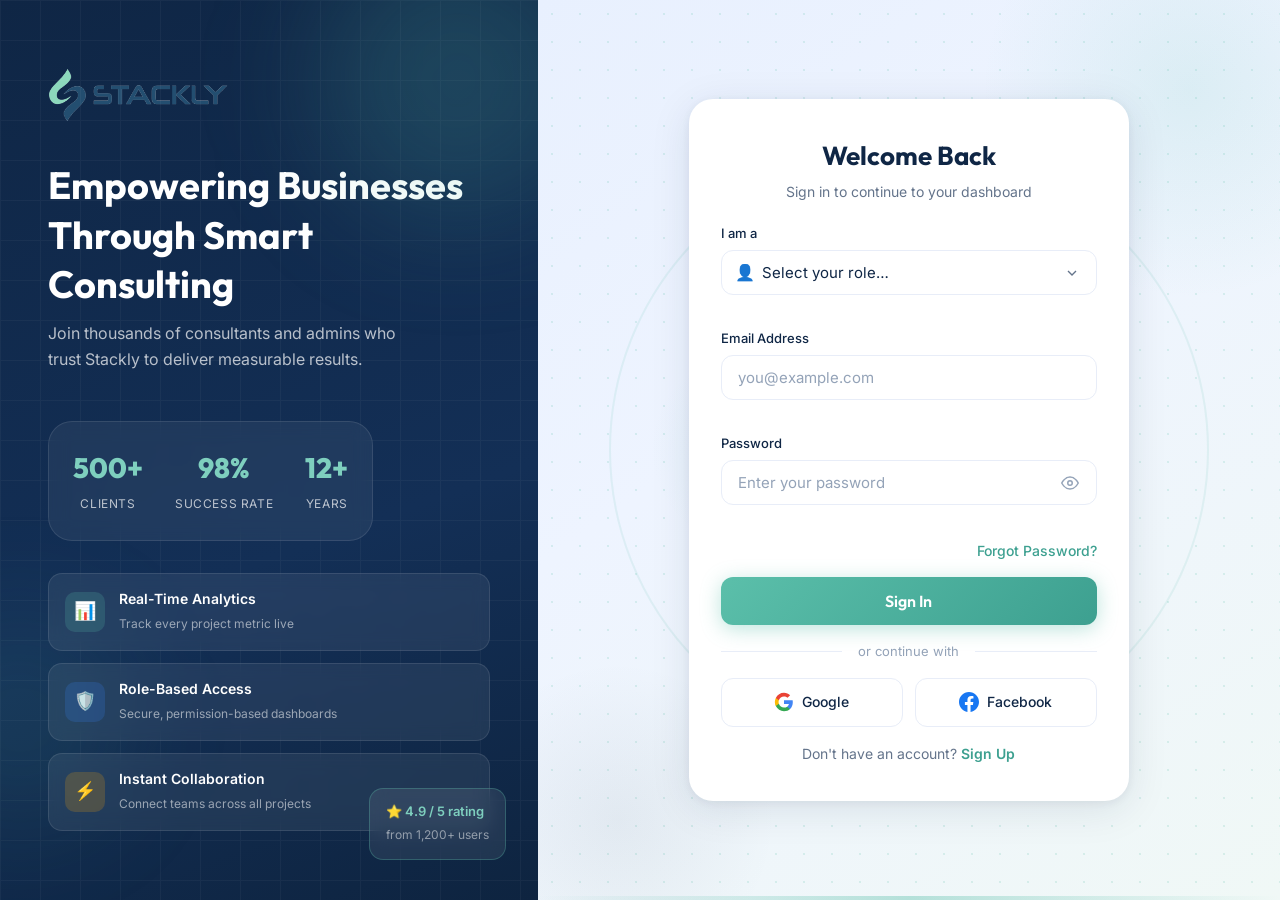
==== index.html @ 60224962 "feat: implement core authentication UI and styling for login, signup, and dashboard pages" ====
<!DOCTYPE html>
<html lang="en">

<head>
  <meta charset="UTF-8">
  <meta name="viewport" content="width=device-width, initial-scale=1.0">
  <meta name="description" content="Sign in to Stackly Business Consulting — your intelligent consulting platform.">
  <title>Stackly — Sign In</title>
  <link rel="stylesheet" href="style.css">
  <style>
    /* ── Reduced form spacing ─────────────────────── */
    .form-group {
      margin-bottom: 0.75rem;
    }

    .form-header {
      margin-bottom: 1.25rem;
    }

    .form-forgot {
      margin-bottom: 0.875rem;
    }

    .divider {
      margin: 1rem 0;
    }

    .auth-switch {
      margin-top: 1rem;
    }

    /* ── Brand Panel Visual Enhancements ─────────── */
    .brand-panel {
      background: linear-gradient(160deg, #0F2645 0%, #132f56 60%, #0e2440 100%);
      overflow: hidden;
    }

    /* ── Form Panel Rich Background ──────────────── */
    .form-panel {
      position: relative;
      overflow: hidden;
      background: linear-gradient(145deg, #E8F0FE 0%, #EEF4FF 40%, #F0F8F6 100%) !important;
    }

    /* Dot grid overlay */
    .form-panel::before {
      content: '';
      position: absolute;
      inset: 0;
      background-image: radial-gradient(circle, rgba(91, 191, 170, 0.18) 1.5px, transparent 1.5px);
      background-size: 28px 28px;
      pointer-events: none;
      z-index: 0;
    }

    /* Large glowing teal orb — top right */
    .form-panel::after {
      content: '';
      position: absolute;
      width: 420px;
      height: 420px;
      background: radial-gradient(circle, rgba(91, 191, 170, 0.13) 0%, transparent 70%);
      top: -120px;
      right: -120px;
      border-radius: 50%;
      pointer-events: none;
      z-index: 0;
    }

    /* Extra decorative orbs via injected divs */
    .fp-orb-bl {
      position: absolute;
      width: 320px;
      height: 320px;
      background: radial-gradient(circle, rgba(15, 38, 69, 0.06) 0%, transparent 70%);
      bottom: -80px;
      left: -80px;
      border-radius: 50%;
      pointer-events: none;
      z-index: 0;
    }

    .fp-orb-center {
      position: absolute;
      width: 200px;
      height: 200px;
      background: radial-gradient(circle, rgba(91, 191, 170, 0.07) 0%, transparent 70%);
      top: 50%;
      left: 15%;
      transform: translateY(-50%);
      border-radius: 50%;
      pointer-events: none;
      z-index: 0;
    }

    /* Arc / wave shape behind the card */
    .fp-arc {
      position: absolute;
      width: 600px;
      height: 600px;
      border: 2px solid rgba(91, 191, 170, 0.12);
      border-radius: 50%;
      top: 50%;
      left: 50%;
      transform: translate(-50%, -50%);
      pointer-events: none;
      z-index: 0;
    }

    .fp-arc-2 {
      position: absolute;
      width: 420px;
      height: 420px;
      border: 1.5px solid rgba(91, 191, 170, 0.08);
      border-radius: 50%;
      top: 50%;
      left: 50%;
      transform: translate(-50%, -50%);
      pointer-events: none;
      z-index: 0;
    }

    /* Floating accent chip top-left */
    .fp-chip {
      position: absolute;
      top: 1.5rem;
      left: 1.5rem;
      display: none;
      background: rgba(91, 191, 170, 0.12);
      border: 1px solid rgba(91, 191, 170, 0.25);
      border-radius: 99px;
      padding: 0.4rem 1rem;
      font-size: 0.75rem;
      font-weight: 600;
      color: #3DA090;
      pointer-events: none;
      z-index: 1;
      animation: fadeIn 0.8s ease both;
    }

    /* Bottom decorative bar */
    .fp-bar {
      position: absolute;
      bottom: 0;
      left: 0;
      right: 0;
      height: 4px;
      background: linear-gradient(90deg, transparent, rgba(91, 191, 170, 0.4), transparent);
      pointer-events: none;
      z-index: 1;
    }

    /* Ensure card sits above decorations */
    .form-card {
      position: relative;
      z-index: 2;
    }

    @media (min-width: 768px) {
      .fp-chip {
        display: flex;
        align-items: center;
        gap: 0.4rem;
      }
    }

    /* Floating feature cards */
    .brand-features {
      display: flex;
      flex-direction: column;
      gap: 0.75rem;
      margin-top: 2rem;
      width: 100%;
    }

    .feat-card {
      display: flex;
      align-items: center;
      gap: 0.875rem;
      background: rgba(255, 255, 255, 0.07);
      border: 1px solid rgba(255, 255, 255, 0.1);
      border-radius: 0.875rem;
      padding: 0.875rem 1rem;
      backdrop-filter: blur(8px);
      animation: slideInLeft 0.5s ease both;
    }

    .feat-card:nth-child(1) {
      animation-delay: 0.1s;
    }

    .feat-card:nth-child(2) {
      animation-delay: 0.2s;
    }

    .feat-card:nth-child(3) {
      animation-delay: 0.3s;
    }

    .feat-icon {
      width: 40px;
      height: 40px;
      border-radius: 0.625rem;
      flex-shrink: 0;
      display: flex;
      align-items: center;
      justify-content: center;
      font-size: 1.125rem;
    }

    .feat-icon.teal {
      background: rgba(91, 191, 170, 0.2);
    }

    .feat-icon.blue {
      background: rgba(59, 130, 246, 0.2);
    }

    .feat-icon.amber {
      background: rgba(245, 158, 11, 0.2);
    }

    .feat-text p {
      font-size: 0.875rem;
      font-weight: 600;
      color: #fff;
    }

    .feat-text span {
      font-size: 0.75rem;
      color: rgba(255, 255, 255, 0.55);
    }

    /* Decorative grid pattern */
    .brand-grid {
      position: absolute;
      inset: 0;
      opacity: 0.035;
      background-image: linear-gradient(rgba(255, 255, 255, 1) 1px, transparent 1px),
        linear-gradient(90deg, rgba(255, 255, 255, 1) 1px, transparent 1px);
      background-size: 40px 40px;
      pointer-events: none;
    }

    /* Glowing orb */
    .brand-orb {
      position: absolute;
      border-radius: 50%;
      pointer-events: none;
      filter: blur(60px);
    }

    .orb-1 {
      width: 280px;
      height: 280px;
      background: rgba(91, 191, 170, 0.18);
      top: -60px;
      right: -60px;
    }

    .orb-2 {
      width: 200px;
      height: 200px;
      background: rgba(91, 191, 170, 0.1);
      bottom: 80px;
      left: -80px;
    }

    /* Floating badge (desktop only) */
    .brand-badge {
      display: none;
      position: absolute;
      bottom: 2.5rem;
      right: 2rem;
      background: rgba(255, 255, 255, 0.08);
      border: 1px solid rgba(91, 191, 170, 0.3);
      border-radius: 0.875rem;
      padding: 0.75rem 1rem;
      backdrop-filter: blur(10px);
      animation: float 4s ease-in-out infinite;
    }

    .brand-badge p {
      font-size: 0.8125rem;
      font-weight: 600;
      color: var(--accent-light);
    }

    .brand-badge span {
      font-size: 0.75rem;
      color: rgba(255, 255, 255, 0.5);
    }

    /* Hide features on mobile, show on desktop in brand-panel */
    @media (max-width: 767px) {
      .brand-features {
        display: none;
      }

      .brand-panel {
        padding-bottom: 1.5rem;
      }
    }

    @media (min-width: 768px) {
      .brand-badge {
        display: block;
      }

      .brand-panel::before,
      .brand-panel::after {
        display: none;
      }
    }

    @keyframes slideInLeft {
      from {
        opacity: 0;
        transform: translateX(-20px);
      }

      to {
        opacity: 1;
        transform: translateX(0);
      }
    }

    /* ── Form card glass effect ───────────────────── */
    /* form-panel background handled above with ::before / ::after */
    .form-card {
      background: #fff;
      border-radius: 1.25rem;
      box-shadow: 0 8px 40px rgba(15, 38, 69, 0.1), 0 2px 8px rgba(15, 38, 69, 0.06);
      padding: 2rem 1.75rem;
    }

    @media (min-width: 768px) {
      .form-card {
        border-radius: 1.5rem;
        padding: 2.25rem 2rem;
      }

      .form-panel {
        padding: 0;
      }
    }

    /* ── Role select icon prefix ─────────────────── */
    .select-wrap {
      position: relative;
    }

    .select-wrap .select-icon {
      position: absolute;
      left: 0.875rem;
      top: 50%;
      transform: translateY(-50%);
      font-size: 1rem;
      pointer-events: none;
      z-index: 1;
    }

    .select-wrap select {
      padding-left: 2.5rem;
    }
  </style>
</head>

<body class="auth-page">

  <!-- ── Brand Panel ─────────────────────────────── -->
  <div class="brand-panel">
    <div class="brand-grid"></div>
    <div class="brand-orb orb-1"></div>
    <div class="brand-orb orb-2"></div>

    <img src="assets/logo.png" alt="Stackly" class="brand-logo">
    <h1 class="brand-tagline">Empowering Businesses<br>Through Smart Consulting</h1>
    <p class="brand-sub">Join thousands of consultants and admins who trust Stackly to deliver measurable results.</p>

    <!-- Stats (desktop) -->
    <div class="brand-stats">
      <div class="stat"><span class="stat-num">500+</span><span class="stat-label">Clients</span></div>
      <div class="stat"><span class="stat-num">98%</span><span class="stat-label">Success Rate</span></div>
      <div class="stat"><span class="stat-num">12+</span><span class="stat-label">Years</span></div>
    </div>

    <!-- Feature Cards (desktop) -->
    <div class="brand-features">
      <div class="feat-card">
        <div class="feat-icon teal">📊</div>
        <div class="feat-text">
          <p>Real-Time Analytics</p>
          <span>Track every project metric live</span>
        </div>
      </div>
      <div class="feat-card">
        <div class="feat-icon blue">🛡️</div>
        <div class="feat-text">
          <p>Role-Based Access</p>
          <span>Secure, permission-based dashboards</span>
        </div>
      </div>
      <div class="feat-card">
        <div class="feat-icon amber">⚡</div>
        <div class="feat-text">
          <p>Instant Collaboration</p>
          <span>Connect teams across all projects</span>
        </div>
      </div>
    </div>

    <!-- Floating badge -->
    <div class="brand-badge">
      <p>⭐ 4.9 / 5 rating</p>
      <span>from 1,200+ users</span>
    </div>
  </div>

  <!-- ── Form Panel ────────────────────────────────── -->
  <div class="form-panel">
    <!-- Decorative background elements -->
    <div class="fp-orb-bl"></div>
    <div class="fp-orb-center"></div>
    <div class="fp-arc"></div>
    <div class="fp-arc-2"></div>

    <div class="fp-bar"></div>
    <div class="form-card">
      <div class="form-header">
        <img src="assets/logo.png" alt="Stackly" class="form-logo">
        <h2>Welcome Back</h2>
        <p>Sign in to continue to your dashboard</p>
      </div>

      <!-- Alert Banner -->
      <div class="alert" id="alertBanner"></div>

      <!-- Login Form -->
      <form id="loginForm" novalidate>

        <!-- Role Select -->
        <div class="form-group" id="grpRole">
          <label for="role">I am a</label>
          <div class="select-wrap">
            <span class="select-icon">👤</span>
            <select id="role" name="role">
              <option value="">Select your role…</option>
              <option value="consultant">💼 Consultant</option>
              <option value="admin">🛡️ Admin</option>
            </select>
          </div>
          <span class="error-msg" id="roleError"></span>
        </div>

        <!-- Email -->
        <div class="form-group" id="grpEmail">
          <label for="email">Email Address</label>
          <input type="email" id="email" name="email" placeholder="you@example.com" autocomplete="email">
          <span class="error-msg" id="emailError"></span>
        </div>

        <!-- Password -->
        <div class="form-group" id="grpPassword">
          <label for="password">Password</label>
          <div class="pw-wrap">
            <input type="password" id="password" name="password" placeholder="Enter your password"
              autocomplete="current-password">
            <button type="button" class="toggle-pw" id="togglePw" aria-label="Toggle password visibility">
              <svg id="eyeIcon" xmlns="http://www.w3.org/2000/svg" viewBox="0 0 24 24" fill="none" stroke="currentColor"
                stroke-width="2" stroke-linecap="round" stroke-linejoin="round">
                <path d="M1 12s4-8 11-8 11 8 11 8-4 8-11 8-11-8-11-8z" />
                <circle cx="12" cy="12" r="3" />
              </svg>
            </button>
          </div>
          <span class="error-msg" id="passwordError"></span>
        </div>

        <div class="form-forgot">
          <a href="404.html" class="link-accent">Forgot Password?</a>
        </div>

        <button type="submit" class="btn-primary" id="loginBtn">
          <span id="loginBtnText">Sign In</span>
          <div class="btn-loader hidden" id="loginLoader"></div>
        </button>
      </form>

      <div class="divider"><span>or continue with</span></div>

      <!-- SSO Buttons -->
      <div class="sso-group">
        <a href="404.html" class="sso-btn" id="googleBtn">
          <svg viewBox="0 0 24 24" xmlns="http://www.w3.org/2000/svg" width="20" height="20">
            <path
              d="M22.56 12.25c0-.78-.07-1.53-.2-2.25H12v4.26h5.92c-.26 1.37-1.04 2.53-2.21 3.31v2.77h3.57c2.08-1.92 3.28-4.74 3.28-8.09z"
              fill="#4285F4" />
            <path
              d="M12 23c2.97 0 5.46-.98 7.28-2.66l-3.57-2.77c-.98.66-2.23 1.06-3.71 1.06-2.86 0-5.29-1.93-6.16-4.53H2.18v2.84C3.99 20.53 7.7 23 12 23z"
              fill="#34A853" />
            <path
              d="M5.84 14.09c-.22-.66-.35-1.36-.35-2.09s.13-1.43.35-2.09V7.07H2.18C1.43 8.55 1 10.22 1 12s.43 3.45 1.18 4.93l3.66-2.84z"
              fill="#FBBC05" />
            <path
              d="M12 5.38c1.62 0 3.06.56 4.21 1.64l3.15-3.15C17.45 2.09 14.97 1 12 1 7.7 1 3.99 3.47 2.18 7.07l3.66 2.84c.87-2.6 3.3-4.53 6.16-4.53z"
              fill="#EA4335" />
          </svg>
          Google
        </a>
        <a href="404.html" class="sso-btn" id="facebookBtn">
          <svg viewBox="0 0 24 24" xmlns="http://www.w3.org/2000/svg" width="20" height="20">
            <path
              d="M24 12.073c0-6.627-5.373-12-12-12s-12 5.373-12 12c0 5.99 4.388 10.954 10.125 11.854v-8.385H7.078v-3.47h3.047V9.43c0-3.007 1.792-4.669 4.533-4.669 1.312 0 2.686.235 2.686.235v2.953H15.83c-1.491 0-1.956.925-1.956 1.874v2.25h3.328l-.532 3.47h-2.796v8.385C19.612 23.027 24 18.062 24 12.073z"
              fill="#1877F2" />
          </svg>
          Facebook
        </a>
      </div>

      <p class="auth-switch">Don't have an account? <a href="signup.html" class="link-accent">Sign Up</a></p>

    </div>
  </div>

  <script src="auth.js"></script>
  <script>
    redirectIfLoggedIn();

    const form = document.getElementById('loginForm');
    const roleEl = document.getElementById('role');
    const emailEl = document.getElementById('email');
    const passwordEl = document.getElementById('password');
    const loginBtn = document.getElementById('loginBtn');
    const loginText = document.getElementById('loginBtnText');
    const loginLoader = document.getElementById('loginLoader');
    const alertBanner = document.getElementById('alertBanner');

    // ── Password toggle ───────────────────────────────
    document.getElementById('togglePw').addEventListener('click', () => {
      const isText = passwordEl.type === 'text';
      passwordEl.type = isText ? 'password' : 'text';
      document.getElementById('eyeIcon').innerHTML = isText
        ? '<path d="M1 12s4-8 11-8 11 8 11 8-4 8-11 8-11-8-11-8z"/><circle cx="12" cy="12" r="3"/>'
        : '<path d="M17.94 17.94A10.07 10.07 0 0 1 12 20c-7 0-11-8-11-8a18.45 18.45 0 0 1 5.06-5.94"/><path d="M9.9 4.24A9.12 9.12 0 0 1 12 4c7 0 11 8 11 8a18.5 18.5 0 0 1-2.16 3.19"/><line x1="1" y1="1" x2="23" y2="23"/>';
    });

    // ── Alert helpers ─────────────────────────────────
    function showAlert(msg, type = 'error') { alertBanner.textContent = msg; alertBanner.className = `alert ${type} show`; }
    function hideAlert() { alertBanner.className = 'alert'; }

    // ── Field error helpers ───────────────────────────
    function setError(grpId, msgId, msg) { document.getElementById(grpId).classList.add('has-error'); document.getElementById(msgId).textContent = msg; }
    function clearError(grpId, msgId) { document.getElementById(grpId).classList.remove('has-error'); document.getElementById(msgId).textContent = ''; }

    // ── Blur validations ──────────────────────────────
    roleEl.addEventListener('change', () => roleEl.value ? clearError('grpRole', 'roleError') : null);
    emailEl.addEventListener('blur', () => {
      if (!emailEl.value) setError('grpEmail', 'emailError', 'Email is required.');
      else if (!/^[^\s@]+@[^\s@]+\.[^\s@]+$/.test(emailEl.value)) setError('grpEmail', 'emailError', 'Enter a valid email address.');
      else clearError('grpEmail', 'emailError');
    });
    passwordEl.addEventListener('blur', () => {
      if (!passwordEl.value) setError('grpPassword', 'passwordError', 'Password is required.');
      else clearError('grpPassword', 'passwordError');
    });

    // ── Form submit ───────────────────────────────────
    form.addEventListener('submit', e => {
      e.preventDefault();
      hideAlert();
      let valid = true;

      const role = roleEl.value;
      const email = emailEl.value.trim();
      const password = passwordEl.value;

      if (!role) { setError('grpRole', 'roleError', 'Please select your role.'); valid = false; }
      else clearError('grpRole', 'roleError');
      if (!email) { setError('grpEmail', 'emailError', 'Email is required.'); valid = false; }
      else if (!/^[^\s@]+@[^\s@]+\.[^\s@]+$/.test(email)) { setError('grpEmail', 'emailError', 'Enter a valid email.'); valid = false; }
      else clearError('grpEmail', 'emailError');
      if (!password) { setError('grpPassword', 'passwordError', 'Password is required.'); valid = false; }
      else clearError('grpPassword', 'passwordError');

      if (!valid) return;

      loginBtn.disabled = true;
      loginText.textContent = 'Signing in…';
      loginLoader.classList.remove('hidden');

      setTimeout(() => {
        const result = login(email, password, role);
        loginBtn.disabled = false;
        loginText.textContent = 'Sign In';
        loginLoader.classList.add('hidden');
        if (result.success) {
          showAlert('Login successful! Redirecting…', 'success');
          setTimeout(() => { window.location.href = getDashboardUrl(result.user.role); }, 800);
        } else {
          showAlert(result.message, 'error');
        }
      }, 900);
    });
  </script>

  <style>
    .demo-hint {
      margin-top: 1rem;
      padding: 0.625rem 0.875rem;
      background: rgba(91, 191, 170, 0.07);
      border: 1px dashed var(--accent);
      border-radius: var(--radius-md);
      font-size: 0.72rem;
      color: var(--text-secondary);
      text-align: center;
      line-height: 1.7;
    }
  </style>
</body>

</html>
---- style.css ----
/* =====================================================
   STACKLY — Global Auth Stylesheet
   Mobile-First | 60-30-10 Color Rule
   60% = #0F2645 Navy | 30% = #F5F8FF White | 10% = #5BBFAA Teal
   ===================================================== */
@import url('https://fonts.googleapis.com/css2?family=Inter:wght@300;400;500;600;700&family=Outfit:wght@400;600;700;800&display=swap');

/* ── Custom Properties ─────────────────────────────── */
:root {
  --primary: #0F2645;
  --primary-light: #1a3a6b;
  --primary-dark: #081629;
  --secondary: #F5F8FF;
  --secondary-dark: #E8EDF8;
  --white: #FFFFFF;
  --accent: #5BBFAA;
  --accent-light: #7ECFBE;
  --accent-dark: #3DA090;
  --accent-glass: rgba(91, 191, 170, 0.15);
  --text-primary: #0F2645;
  --text-secondary: #64748B;
  --text-muted: #94A3B8;
  --text-white: #FFFFFF;
  --text-white-70: rgba(255, 255, 255, 0.7);
  --error: #EF4444;
  --error-bg: #FEF2F2;
  --success: #10B981;
  --success-bg: #ECFDF5;
  --radius-sm: 0.375rem;
  --radius-md: 0.75rem;
  --radius-lg: 1rem;
  --radius-xl: 1.5rem;
  --radius-2xl: 2rem;
  --radius-full: 9999px;
  --shadow-sm: 0 1px 3px rgba(15, 38, 69, 0.08);
  --shadow-md: 0 4px 16px rgba(15, 38, 69, 0.12);
  --shadow-lg: 0 8px 32px rgba(15, 38, 69, 0.18);
  --shadow-xl: 0 20px 60px rgba(15, 38, 69, 0.25);
  --shadow-acc: 0 4px 20px rgba(91, 191, 170, 0.4);
  --t: all 0.25s cubic-bezier(0.4, 0, 0.2, 1);
  --t-fast: all 0.15s ease;
  --font-body: 'Inter', -apple-system, sans-serif;
  --font-display: 'Outfit', sans-serif;
}

/* ── Reset ─────────────────────────────────────────── */
*,
*::before,
*::after {
  box-sizing: border-box;
  margin: 0;
  padding: 0;
}

html {
  font-size: 16px;
  scroll-behavior: smooth;
}

body {
  font-family: var(--font-body);
  color: var(--text-primary);
  line-height: 1.6;
  -webkit-font-smoothing: antialiased;
}

a {
  text-decoration: none;
  color: inherit;
}

img {
  max-width: 100%;
  display: block;
}

button,
input,
select,
textarea {
  font-family: inherit;
}

/* ── Auth Layout (Mobile-first: stacked) ───────────── */
.auth-page {
  min-height: 100vh;
  display: flex;
  flex-direction: column;
  background: var(--primary);
}

/* Brand Panel */
.brand-panel {
  position: relative;
  background: var(--primary);
  padding: 2.5rem 2rem 2rem;
  overflow: hidden;
  display: flex;
  flex-direction: column;
  align-items: center;
  text-align: center;
}

.brand-panel::before {
  content: '';
  position: absolute;
  width: 300px;
  height: 300px;
  background: radial-gradient(circle, var(--accent-glass) 0%, transparent 70%);
  top: -80px;
  right: -80px;
  border-radius: 50%;
  pointer-events: none;
}

.brand-panel::after {
  content: '';
  position: absolute;
  width: 200px;
  height: 200px;
  background: radial-gradient(circle, rgba(91, 191, 170, 0.08) 0%, transparent 70%);
  bottom: -40px;
  left: -40px;
  border-radius: 50%;
  pointer-events: none;
}

.brand-logo {
  height: 44px;
  width: auto;
  margin-bottom: 1.5rem;

}

.brand-tagline {
  font-family: var(--font-display);
  font-size: 1.5rem;
  font-weight: 700;
  color: var(--white);
  line-height: 1.3;
  margin-bottom: 0.75rem;
}

.brand-sub {
  font-size: 0.875rem;
  color: var(--text-white-70);
  max-width: 360px;
}

.brand-stats {
  display: none;
}

/* Form Panel */
.form-panel {
  flex: 1;
  background: var(--secondary);
  border-radius: 2rem 2rem 0 0;
  padding: 2rem 1.5rem 3rem;
  display: flex;
  flex-direction: column;
  align-items: center;
}

.form-card {
  width: 100%;
  max-width: 440px;
  animation: slideUp 0.5s cubic-bezier(0.4, 0, 0.2, 1) both;
}

.form-header {
  text-align: center;
  margin-bottom: 1.75rem;
}

.form-logo {
  height: 36px;
  width: auto;
  margin: 0 auto 1rem;
}

.form-header h2 {
  font-family: var(--font-display);
  font-size: 1.625rem;
  font-weight: 700;
  color: var(--primary);
  margin-bottom: 0.25rem;
}

.form-header p {
  font-size: 0.875rem;
  color: var(--text-secondary);
}

/* ── Form Groups ───────────────────────────────────── */
.form-group {
  margin-bottom: 1.125rem;
  position: relative;
}

.form-group label {
  display: block;
  font-size: 0.8125rem;
  font-weight: 500;
  color: var(--text-primary);
  margin-bottom: 0.4rem;
}

.form-group input,
.form-group select {
  width: 100%;
  padding: 0.75rem 1rem;
  border: 1.5px solid var(--secondary-dark);
  border-radius: var(--radius-md);
  background: var(--white);
  color: var(--text-primary);
  font-size: 0.9375rem;
  transition: var(--t);
  outline: none;
}

.form-group input::placeholder {
  color: var(--text-muted);
}

.form-group input:focus,
.form-group select:focus {
  border-color: var(--accent);
  box-shadow: 0 0 0 3px rgba(91, 191, 170, 0.15);
}

.form-group.has-error input,
.form-group.has-error select {
  border-color: var(--error);
}

.form-group.has-error input:focus,
.form-group.has-error select:focus {
  box-shadow: 0 0 0 3px rgba(239, 68, 68, 0.12);
}

.form-group select {
  appearance: none;
  background-image: url("data:image/svg+xml,%3Csvg xmlns='http://www.w3.org/2000/svg' width='16' height='16' viewBox='0 0 24 24' fill='none' stroke='%2364748B' stroke-width='2'%3E%3Cpath d='m6 9 6 6 6-6'/%3E%3C/svg%3E");
  background-repeat: no-repeat;
  background-position: right 1rem center;
  padding-right: 2.5rem;
  cursor: pointer;
}

/* Password toggle */
.pw-wrap {
  position: relative;
}

.pw-wrap input {
  padding-right: 3rem;
}

.toggle-pw {
  position: absolute;
  right: 0.875rem;
  top: 50%;
  transform: translateY(-50%);
  background: none;
  border: none;
  cursor: pointer;
  padding: 0.25rem;
  color: var(--text-muted);
  transition: var(--t-fast);
  display: flex;
  align-items: center;
}

.toggle-pw:hover {
  color: var(--accent);
}

.toggle-pw svg {
  width: 18px;
  height: 18px;
}

/* Error messages */
.error-msg {
  display: block;
  font-size: 0.75rem;
  color: var(--error);
  margin-top: 0.3rem;
  min-height: 1rem;
  animation: fadeIn 0.2s ease;
}

/* Strength bar */
.strength-bar {
  display: flex;
  gap: 4px;
  margin-top: 0.5rem;
}

.strength-bar span {
  flex: 1;
  height: 3px;
  border-radius: 99px;
  background: var(--secondary-dark);
  transition: var(--t);
}

.strength-bar[data-strength="1"] span:nth-child(1) {
  background: var(--error);
}

.strength-bar[data-strength="2"] span:nth-child(-n+2) {
  background: var(--warning, #F59E0B);
}

.strength-bar[data-strength="3"] span:nth-child(-n+3) {
  background: var(--warning, #F59E0B);
}

.strength-bar[data-strength="4"] span:nth-child(-n+4) {
  background: var(--success);
}

.strength-bar[data-strength="5"] span {
  background: var(--success);
}

/* ── Forgot / Switch Links ─────────────────────────── */
.form-forgot {
  text-align: right;
  margin-bottom: 1.25rem;
}

.link-accent {
  color: var(--accent-dark);
  font-size: 0.875rem;
  font-weight: 500;
  transition: var(--t-fast);
}

.link-accent:hover {
  color: var(--accent);
  text-decoration: underline;
}

.auth-switch {
  text-align: center;
  font-size: 0.875rem;
  color: var(--text-secondary);
  margin-top: 1.25rem;
}

.auth-switch .link-accent {
  font-weight: 600;
}

/* ── Primary Button ────────────────────────────────── */
.btn-primary {
  width: 100%;
  padding: 0.875rem;
  background: linear-gradient(135deg, var(--accent) 0%, var(--accent-dark) 100%);
  color: var(--white);
  border: none;
  border-radius: var(--radius-md);
  font-size: 1rem;
  font-weight: 600;
  font-family: var(--font-display);
  cursor: pointer;
  transition: var(--t);
  box-shadow: var(--shadow-acc);
  display: flex;
  align-items: center;
  justify-content: center;
  gap: 0.5rem;
  position: relative;
  overflow: hidden;
}

.btn-primary::before {
  content: '';
  position: absolute;
  inset: 0;
  background: rgba(255, 255, 255, 0);
  transition: var(--t);
}

.btn-primary:hover::before {
  background: rgba(255, 255, 255, 0.1);
}

.btn-primary:hover {
  transform: translateY(-1px);
  box-shadow: 0 6px 24px rgba(91, 191, 170, 0.5);
}

.btn-primary:active {
  transform: translateY(0);
}

.btn-primary:disabled {
  opacity: 0.65;
  cursor: not-allowed;
  transform: none;
}

.btn-loader {
  width: 18px;
  height: 18px;
  border: 2px solid rgba(255, 255, 255, 0.35);
  border-top-color: #fff;
  border-radius: 50%;
  animation: spin 0.7s linear infinite;
}

.btn-loader.hidden {
  display: none;
}

/* ── Divider ───────────────────────────────────────── */
.divider {
  display: flex;
  align-items: center;
  gap: 1rem;
  margin: 1.25rem 0;
  color: var(--text-muted);
  font-size: 0.8125rem;
}

.divider::before,
.divider::after {
  content: '';
  flex: 1;
  height: 1px;
  background: var(--secondary-dark);
}

/* ── SSO Buttons ───────────────────────────────────── */
.sso-group {
  display: flex;
  gap: 0.75rem;
}

.sso-btn {
  flex: 1;
  display: flex;
  align-items: center;
  justify-content: center;
  gap: 0.5rem;
  padding: 0.75rem 0.5rem;
  border: 1.5px solid var(--secondary-dark);
  border-radius: var(--radius-md);
  background: var(--white);
  font-size: 0.875rem;
  font-weight: 500;
  color: var(--text-primary);
  cursor: pointer;
  transition: var(--t);
}

.sso-btn:hover {
  border-color: var(--accent);
  background: var(--accent-glass);
  transform: translateY(-1px);
  box-shadow: var(--shadow-sm);
}

.sso-btn svg {
  width: 20px;
  height: 20px;
  flex-shrink: 0;
}

/* ── Alert Banner ──────────────────────────────────── */
.alert {
  padding: 0.75rem 1rem;
  border-radius: var(--radius-md);
  font-size: 0.875rem;
  font-weight: 500;
  margin-bottom: 1rem;
  display: none;
  animation: fadeIn 0.3s ease;
}

.alert.show {
  display: block;
}

.alert.error {
  background: var(--error-bg);
  color: var(--error);
  border: 1px solid rgba(239, 68, 68, 0.2);
}

.alert.success {
  background: var(--success-bg);
  color: var(--success);
  border: 1px solid rgba(16, 185, 129, 0.2);
}

/* ── Role Badge (login header) ─────────────────────── */
.role-badges {
  display: flex;
  gap: 0.75rem;
  margin-bottom: 1.5rem;
  justify-content: center;
}

.role-badge {
  flex: 1;
  padding: 0.6rem;
  border: 1.5px solid var(--secondary-dark);
  border-radius: var(--radius-md);
  text-align: center;
  cursor: pointer;
  transition: var(--t);
  background: var(--white);
}

.role-badge input {
  display: none;
}

.role-badge span {
  font-size: 0.8125rem;
  font-weight: 600;
  color: var(--text-secondary);
  display: block;
}

.role-badge .rb-icon {
  font-size: 1.375rem;
  margin-bottom: 0.25rem;
}

.role-badge.selected,
.role-badge:has(input:checked) {
  border-color: var(--accent);
  background: var(--accent-glass);
}

.role-badge.selected span {
  color: var(--accent-dark);
}

/* ── Keyframes ─────────────────────────────────────── */
@keyframes slideUp {
  from {
    opacity: 0;
    transform: translateY(24px);
  }

  to {
    opacity: 1;
    transform: translateY(0);
  }
}

@keyframes fadeIn {
  from {
    opacity: 0;
  }

  to {
    opacity: 1;
  }
}

@keyframes spin {
  to {
    transform: rotate(360deg);
  }
}

@keyframes float {

  0%,
  100% {
    transform: translateY(0);
  }

  50% {
    transform: translateY(-8px);
  }
}

/* ── Desktop (≥ 768px) ─────────────────────────────── */
@media (min-width:768px) {
  .auth-page {
    flex-direction: row;
  }

  .brand-panel {
    width: 45%;
    min-height: 100vh;
    justify-content: center;
    padding: 3rem;
    text-align: left;
    align-items: flex-start;
    border-radius: 0;
  }

  .brand-panel::before {
    width: 500px;
    height: 500px;
    top: -150px;
    right: -150px;
  }

  .brand-logo {
    height: 52px;
    margin-bottom: 2.5rem;
  }

  .brand-tagline {
    font-size: 2rem;
  }

  .brand-sub {
    font-size: 1rem;
  }

  .brand-stats {
    display: flex;
    gap: 2rem;
    margin-top: 3rem;
    padding: 1.5rem;
    background: rgba(255, 255, 255, 0.06);
    border-radius: var(--radius-xl);
    border: 1px solid rgba(255, 255, 255, 0.1);
    backdrop-filter: blur(10px);
  }

  .stat {
    text-align: center;
  }

  .stat-num {
    display: block;
    font-family: var(--font-display);
    font-size: 1.75rem;
    font-weight: 800;
    color: var(--accent-light);
  }

  .stat-label {
    font-size: 0.75rem;
    color: var(--text-white-70);
    text-transform: uppercase;
    letter-spacing: 0.05em;
  }

  .form-panel {
    width: 55%;
    justify-content: center;
    border-radius: 0;
    padding: 3rem 2.5rem;
    min-height: 100vh;
    overflow-y: auto;
  }

  .form-logo {
    display: none;
  }
}

@media (min-width:1024px) {
  .brand-panel {
    width: 42%;
  }

  .form-panel {
    width: 58%;
  }

  .brand-tagline {
    font-size: 2.375rem;
  }
}
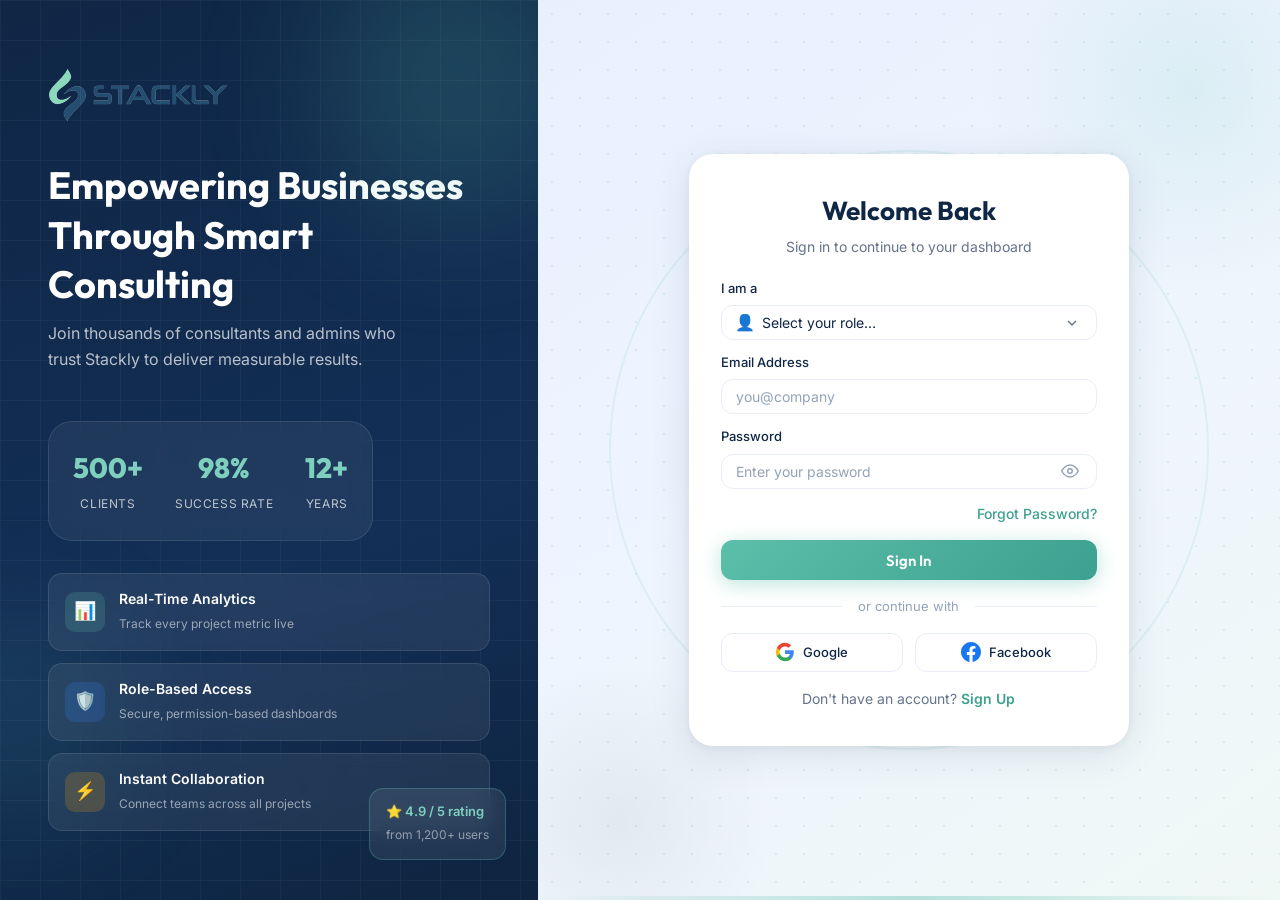
==== commit 105f2f0c: "refactor: tighten form layouts and simplify email validation logic" ====
--- a/index.html
+++ b/index.html
@@ -456,7 +456,7 @@
         <!-- Email -->
         <div class="form-group" id="grpEmail">
           <label for="email">Email Address</label>
-          <input type="email" id="email" name="email" placeholder="you@example.com" autocomplete="email">
+          <input type="text" id="email" name="email" placeholder="you@company" autocomplete="email">
           <span class="error-msg" id="emailError"></span>
         </div>
 
@@ -557,7 +557,7 @@
     roleEl.addEventListener('change', () => roleEl.value ? clearError('grpRole', 'roleError') : null);
     emailEl.addEventListener('blur', () => {
       if (!emailEl.value) setError('grpEmail', 'emailError', 'Email is required.');
-      else if (!/^[^\s@]+@[^\s@]+\.[^\s@]+$/.test(emailEl.value)) setError('grpEmail', 'emailError', 'Enter a valid email address.');
+      else if (!/^[^\s@]+@[^\s@]+$/.test(emailEl.value)) setError('grpEmail', 'emailError', 'Enter a valid email address.');
       else clearError('grpEmail', 'emailError');
     });
     passwordEl.addEventListener('blur', () => {
@@ -578,7 +578,7 @@
       if (!role) { setError('grpRole', 'roleError', 'Please select your role.'); valid = false; }
       else clearError('grpRole', 'roleError');
       if (!email) { setError('grpEmail', 'emailError', 'Email is required.'); valid = false; }
-      else if (!/^[^\s@]+@[^\s@]+\.[^\s@]+$/.test(email)) { setError('grpEmail', 'emailError', 'Enter a valid email.'); valid = false; }
+      else if (!/^[^\s@]+@[^\s@]+$/.test(email)) { setError('grpEmail', 'emailError', 'Enter a valid email.'); valid = false; }
       else clearError('grpEmail', 'emailError');
       if (!password) { setError('grpPassword', 'passwordError', 'Password is required.'); valid = false; }
       else clearError('grpPassword', 'passwordError');
--- a/style.css
+++ b/style.css
@@ -170,7 +170,7 @@
 
 .form-header {
   text-align: center;
-  margin-bottom: 1.75rem;
+  margin-bottom: 0.875rem;
 }
 
 .form-logo {
@@ -194,7 +194,7 @@
 
 /* ── Form Groups ───────────────────────────────────── */
 .form-group {
-  margin-bottom: 1.125rem;
+  margin-bottom: 0.4rem;
   position: relative;
 }
 
@@ -209,12 +209,12 @@
 .form-group input,
 .form-group select {
   width: 100%;
-  padding: 0.75rem 1rem;
+  padding: 0.5rem 0.875rem;
   border: 1.5px solid var(--secondary-dark);
   border-radius: var(--radius-md);
   background: var(--white);
   color: var(--text-primary);
-  font-size: 0.9375rem;
+  font-size: 0.875rem;
   transition: var(--t);
   outline: none;
 }
@@ -284,10 +284,10 @@
 /* Error messages */
 .error-msg {
   display: block;
-  font-size: 0.75rem;
+  font-size: 0.7rem;
   color: var(--error);
-  margin-top: 0.3rem;
-  min-height: 1rem;
+  margin-top: 0.15rem;
+  min-height: 0;
   animation: fadeIn 0.2s ease;
 }
 
@@ -295,7 +295,7 @@
 .strength-bar {
   display: flex;
   gap: 4px;
-  margin-top: 0.5rem;
+  margin-top: 0.2rem;
 }
 
 .strength-bar span {
@@ -358,12 +358,12 @@
 /* ── Primary Button ────────────────────────────────── */
 .btn-primary {
   width: 100%;
-  padding: 0.875rem;
+  padding: 0.65rem;
   background: linear-gradient(135deg, var(--accent) 0%, var(--accent-dark) 100%);
   color: var(--white);
   border: none;
   border-radius: var(--radius-md);
-  font-size: 1rem;
+  font-size: 0.9375rem;
   font-weight: 600;
   font-family: var(--font-display);
   cursor: pointer;
@@ -447,11 +447,11 @@
   align-items: center;
   justify-content: center;
   gap: 0.5rem;
-  padding: 0.75rem 0.5rem;
+  padding: 0.5rem 0.5rem;
   border: 1.5px solid var(--secondary-dark);
   border-radius: var(--radius-md);
   background: var(--white);
-  font-size: 0.875rem;
+  font-size: 0.8125rem;
   font-weight: 500;
   color: var(--text-primary);
   cursor: pointer;
@@ -654,9 +654,8 @@
     width: 55%;
     justify-content: center;
     border-radius: 0;
-    padding: 3rem 2.5rem;
+    padding: 2rem 2rem;
     min-height: 100vh;
-    overflow-y: auto;
   }
 
   .form-logo {
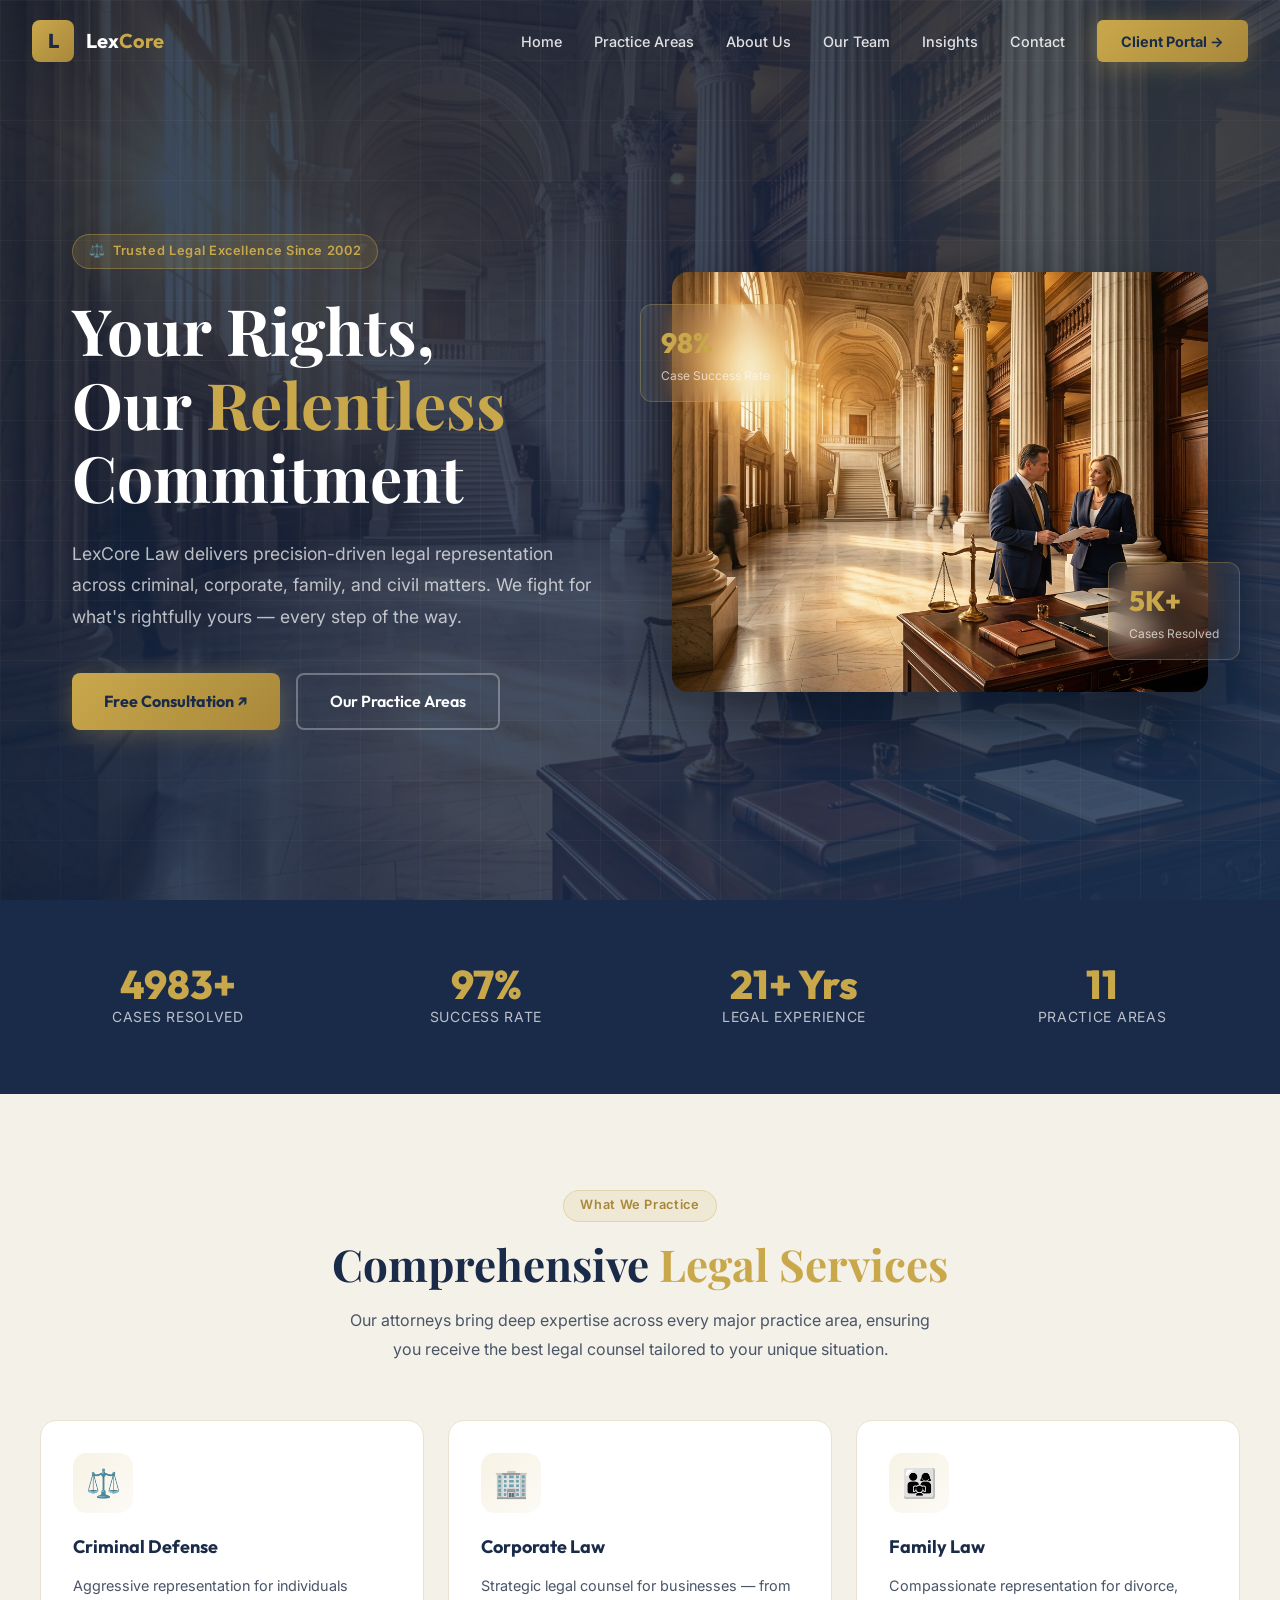
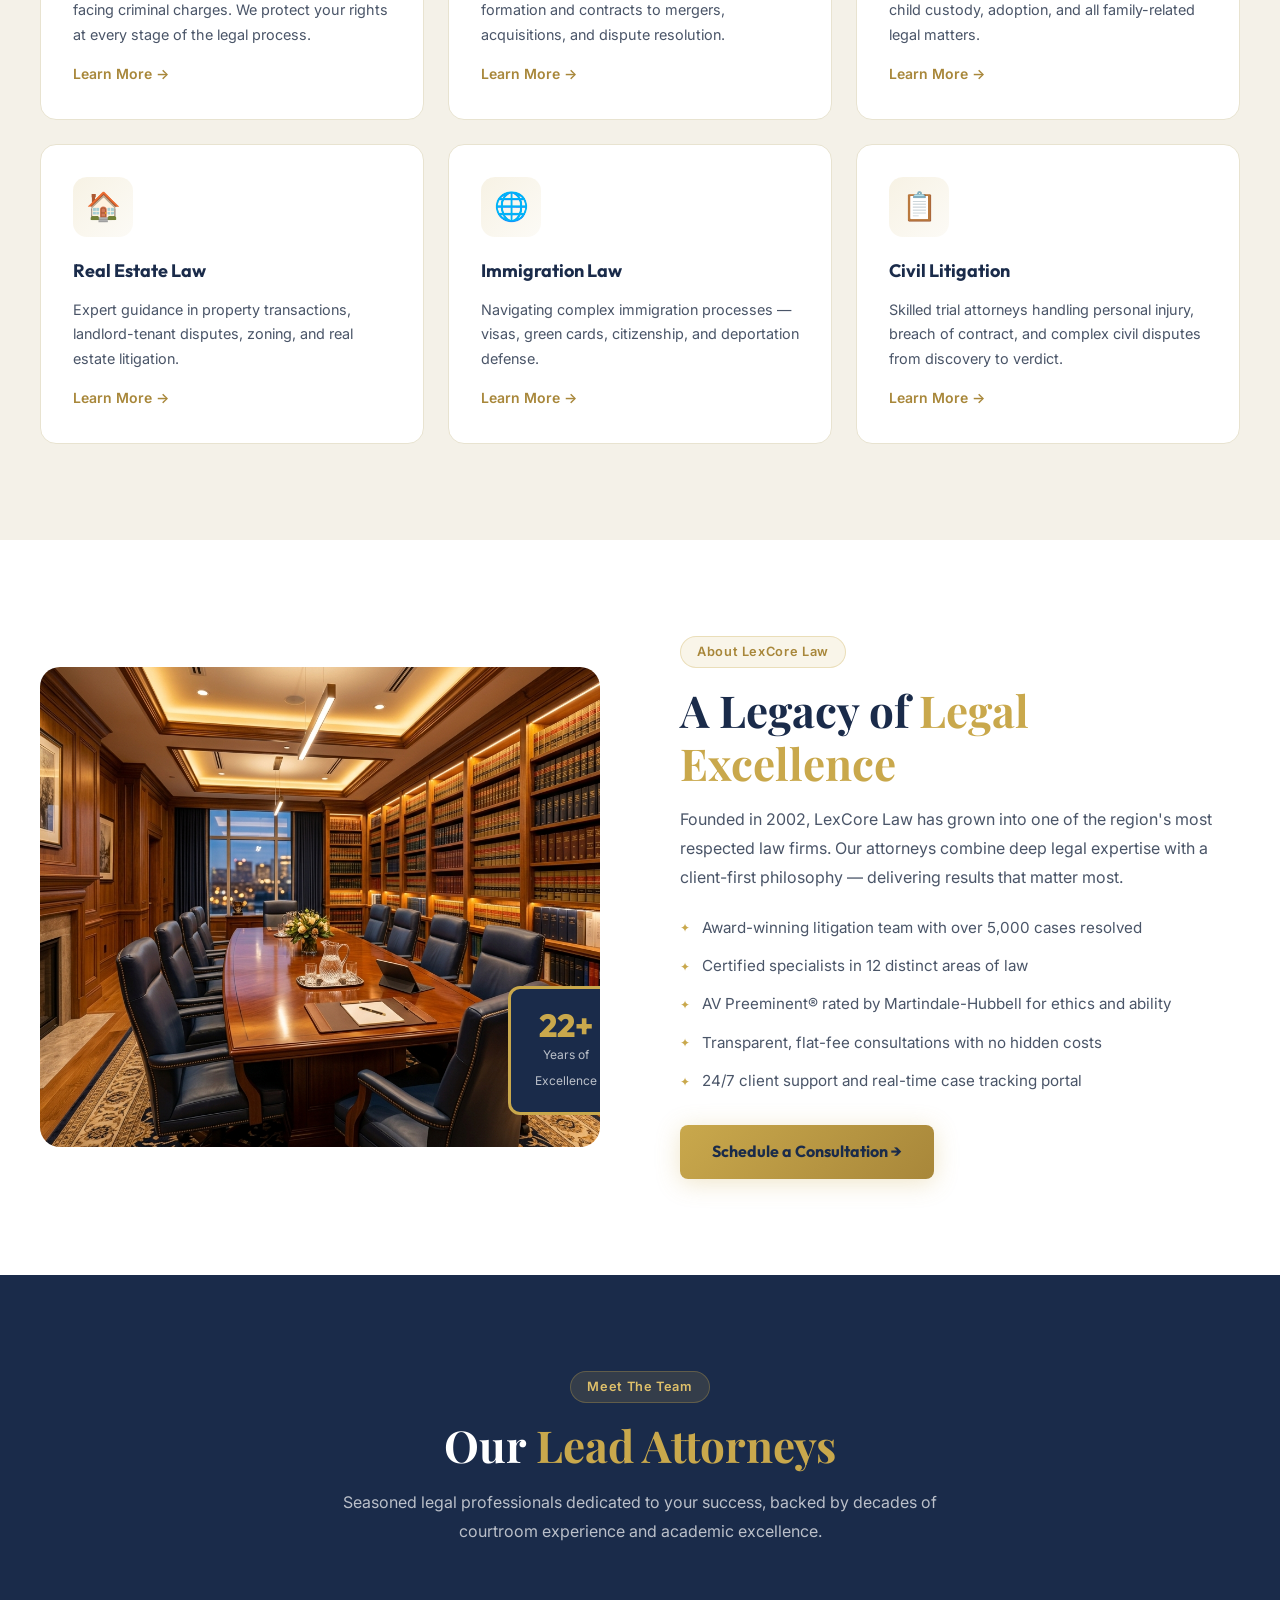
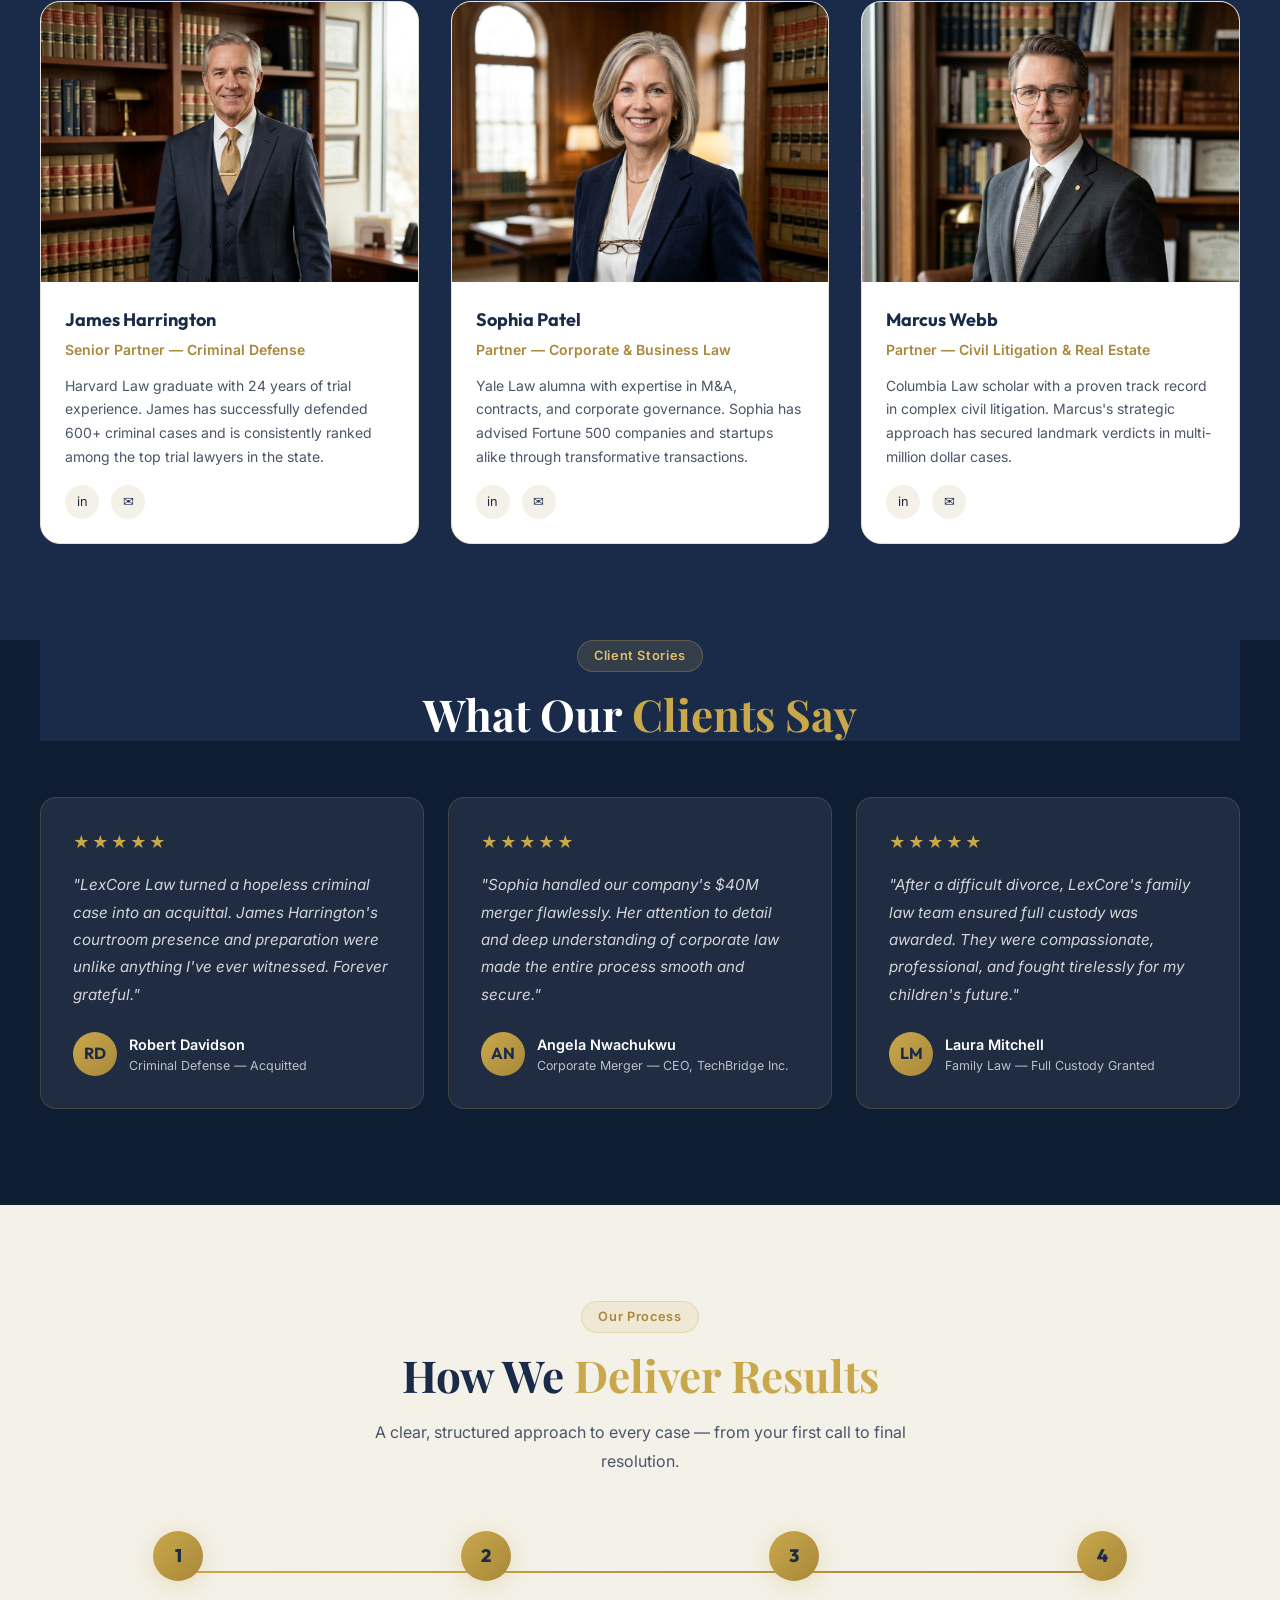
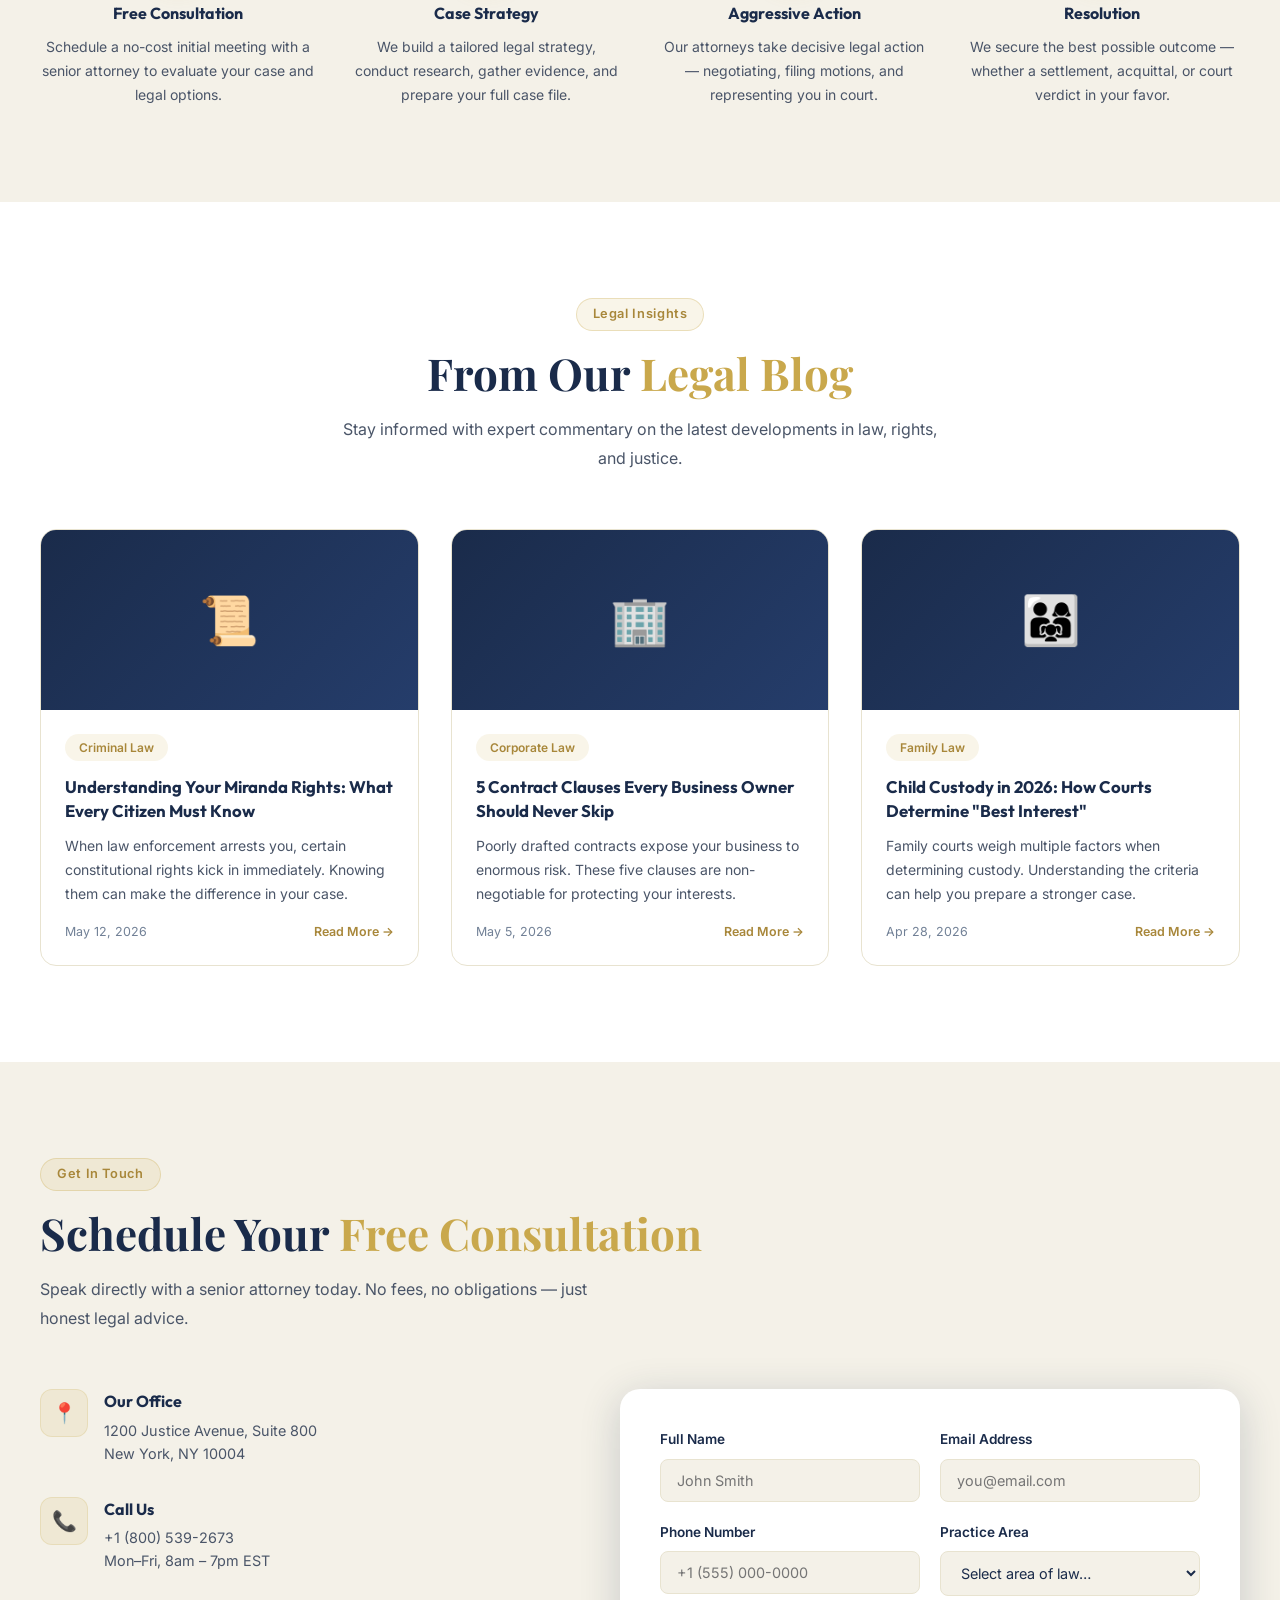
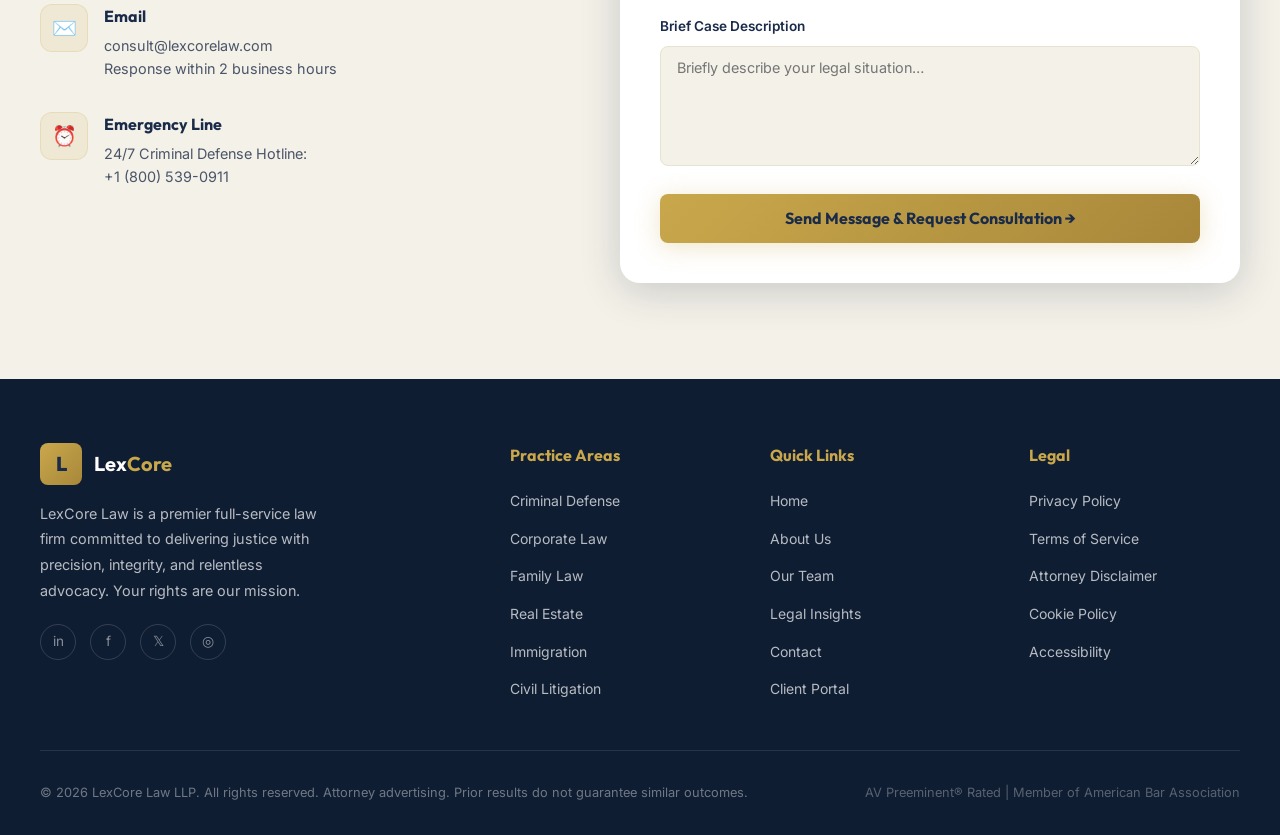
==== commit fd836333: "hi" ====
--- a/index.html
+++ b/index.html
@@ -1,622 +1,483 @@
 <!DOCTYPE html>
 <html lang="en">
-
 <head>
   <meta charset="UTF-8">
   <meta name="viewport" content="width=device-width, initial-scale=1.0">
-  <meta name="description" content="Sign in to Stackly Business Consulting — your intelligent consulting platform.">
-  <title>Stackly — Sign In</title>
-  <link rel="stylesheet" href="style.css">
-  <style>
-    /* ── Reduced form spacing ─────────────────────── */
-    .form-group {
-      margin-bottom: 0.75rem;
-    }
-
-    .form-header {
-      margin-bottom: 1.25rem;
-    }
-
-    .form-forgot {
-      margin-bottom: 0.875rem;
-    }
-
-    .divider {
-      margin: 1rem 0;
-    }
-
-    .auth-switch {
-      margin-top: 1rem;
-    }
-
-    /* ── Brand Panel Visual Enhancements ─────────── */
-    .brand-panel {
-      background: linear-gradient(160deg, #0F2645 0%, #132f56 60%, #0e2440 100%);
-      overflow: hidden;
-    }
-
-    /* ── Form Panel Rich Background ──────────────── */
-    .form-panel {
-      position: relative;
-      overflow: hidden;
-      background: linear-gradient(145deg, #E8F0FE 0%, #EEF4FF 40%, #F0F8F6 100%) !important;
-    }
-
-    /* Dot grid overlay */
-    .form-panel::before {
-      content: '';
-      position: absolute;
-      inset: 0;
-      background-image: radial-gradient(circle, rgba(91, 191, 170, 0.18) 1.5px, transparent 1.5px);
-      background-size: 28px 28px;
-      pointer-events: none;
-      z-index: 0;
-    }
-
-    /* Large glowing teal orb — top right */
-    .form-panel::after {
-      content: '';
-      position: absolute;
-      width: 420px;
-      height: 420px;
-      background: radial-gradient(circle, rgba(91, 191, 170, 0.13) 0%, transparent 70%);
-      top: -120px;
-      right: -120px;
-      border-radius: 50%;
-      pointer-events: none;
-      z-index: 0;
-    }
-
-    /* Extra decorative orbs via injected divs */
-    .fp-orb-bl {
-      position: absolute;
-      width: 320px;
-      height: 320px;
-      background: radial-gradient(circle, rgba(15, 38, 69, 0.06) 0%, transparent 70%);
-      bottom: -80px;
-      left: -80px;
-      border-radius: 50%;
-      pointer-events: none;
-      z-index: 0;
-    }
-
-    .fp-orb-center {
-      position: absolute;
-      width: 200px;
-      height: 200px;
-      background: radial-gradient(circle, rgba(91, 191, 170, 0.07) 0%, transparent 70%);
-      top: 50%;
-      left: 15%;
-      transform: translateY(-50%);
-      border-radius: 50%;
-      pointer-events: none;
-      z-index: 0;
-    }
-
-    /* Arc / wave shape behind the card */
-    .fp-arc {
-      position: absolute;
-      width: 600px;
-      height: 600px;
-      border: 2px solid rgba(91, 191, 170, 0.12);
-      border-radius: 50%;
-      top: 50%;
-      left: 50%;
-      transform: translate(-50%, -50%);
-      pointer-events: none;
-      z-index: 0;
-    }
-
-    .fp-arc-2 {
-      position: absolute;
-      width: 420px;
-      height: 420px;
-      border: 1.5px solid rgba(91, 191, 170, 0.08);
-      border-radius: 50%;
-      top: 50%;
-      left: 50%;
-      transform: translate(-50%, -50%);
-      pointer-events: none;
-      z-index: 0;
-    }
-
-    /* Floating accent chip top-left */
-    .fp-chip {
-      position: absolute;
-      top: 1.5rem;
-      left: 1.5rem;
-      display: none;
-      background: rgba(91, 191, 170, 0.12);
-      border: 1px solid rgba(91, 191, 170, 0.25);
-      border-radius: 99px;
-      padding: 0.4rem 1rem;
-      font-size: 0.75rem;
-      font-weight: 600;
-      color: #3DA090;
-      pointer-events: none;
-      z-index: 1;
-      animation: fadeIn 0.8s ease both;
-    }
-
-    /* Bottom decorative bar */
-    .fp-bar {
-      position: absolute;
-      bottom: 0;
-      left: 0;
-      right: 0;
-      height: 4px;
-      background: linear-gradient(90deg, transparent, rgba(91, 191, 170, 0.4), transparent);
-      pointer-events: none;
-      z-index: 1;
-    }
-
-    /* Ensure card sits above decorations */
-    .form-card {
-      position: relative;
-      z-index: 2;
-    }
-
-    @media (min-width: 768px) {
-      .fp-chip {
-        display: flex;
-        align-items: center;
-        gap: 0.4rem;
-      }
-    }
-
-    /* Floating feature cards */
-    .brand-features {
-      display: flex;
-      flex-direction: column;
-      gap: 0.75rem;
-      margin-top: 2rem;
-      width: 100%;
-    }
-
-    .feat-card {
-      display: flex;
-      align-items: center;
-      gap: 0.875rem;
-      background: rgba(255, 255, 255, 0.07);
-      border: 1px solid rgba(255, 255, 255, 0.1);
-      border-radius: 0.875rem;
-      padding: 0.875rem 1rem;
-      backdrop-filter: blur(8px);
-      animation: slideInLeft 0.5s ease both;
-    }
-
-    .feat-card:nth-child(1) {
-      animation-delay: 0.1s;
-    }
-
-    .feat-card:nth-child(2) {
-      animation-delay: 0.2s;
-    }
-
-    .feat-card:nth-child(3) {
-      animation-delay: 0.3s;
-    }
-
-    .feat-icon {
-      width: 40px;
-      height: 40px;
-      border-radius: 0.625rem;
-      flex-shrink: 0;
-      display: flex;
-      align-items: center;
-      justify-content: center;
-      font-size: 1.125rem;
-    }
-
-    .feat-icon.teal {
-      background: rgba(91, 191, 170, 0.2);
-    }
-
-    .feat-icon.blue {
-      background: rgba(59, 130, 246, 0.2);
-    }
-
-    .feat-icon.amber {
-      background: rgba(245, 158, 11, 0.2);
-    }
-
-    .feat-text p {
-      font-size: 0.875rem;
-      font-weight: 600;
-      color: #fff;
-    }
-
-    .feat-text span {
-      font-size: 0.75rem;
-      color: rgba(255, 255, 255, 0.55);
-    }
-
-    /* Decorative grid pattern */
-    .brand-grid {
-      position: absolute;
-      inset: 0;
-      opacity: 0.035;
-      background-image: linear-gradient(rgba(255, 255, 255, 1) 1px, transparent 1px),
-        linear-gradient(90deg, rgba(255, 255, 255, 1) 1px, transparent 1px);
-      background-size: 40px 40px;
-      pointer-events: none;
-    }
-
-    /* Glowing orb */
-    .brand-orb {
-      position: absolute;
-      border-radius: 50%;
-      pointer-events: none;
-      filter: blur(60px);
-    }
-
-    .orb-1 {
-      width: 280px;
-      height: 280px;
-      background: rgba(91, 191, 170, 0.18);
-      top: -60px;
-      right: -60px;
-    }
-
-    .orb-2 {
-      width: 200px;
-      height: 200px;
-      background: rgba(91, 191, 170, 0.1);
-      bottom: 80px;
-      left: -80px;
-    }
-
-    /* Floating badge (desktop only) */
-    .brand-badge {
-      display: none;
-      position: absolute;
-      bottom: 2.5rem;
-      right: 2rem;
-      background: rgba(255, 255, 255, 0.08);
-      border: 1px solid rgba(91, 191, 170, 0.3);
-      border-radius: 0.875rem;
-      padding: 0.75rem 1rem;
-      backdrop-filter: blur(10px);
-      animation: float 4s ease-in-out infinite;
-    }
-
-    .brand-badge p {
-      font-size: 0.8125rem;
-      font-weight: 600;
-      color: var(--accent-light);
-    }
-
-    .brand-badge span {
-      font-size: 0.75rem;
-      color: rgba(255, 255, 255, 0.5);
-    }
-
-    /* Hide features on mobile, show on desktop in brand-panel */
-    @media (max-width: 767px) {
-      .brand-features {
-        display: none;
-      }
-
-      .brand-panel {
-        padding-bottom: 1.5rem;
-      }
-    }
-
-    @media (min-width: 768px) {
-      .brand-badge {
-        display: block;
-      }
-
-      .brand-panel::before,
-      .brand-panel::after {
-        display: none;
-      }
-    }
-
-    @keyframes slideInLeft {
-      from {
-        opacity: 0;
-        transform: translateX(-20px);
-      }
-
-      to {
-        opacity: 1;
-        transform: translateX(0);
-      }
-    }
-
-    /* ── Form card glass effect ───────────────────── */
-    /* form-panel background handled above with ::before / ::after */
-    .form-card {
-      background: #fff;
-      border-radius: 1.25rem;
-      box-shadow: 0 8px 40px rgba(15, 38, 69, 0.1), 0 2px 8px rgba(15, 38, 69, 0.06);
-      padding: 2rem 1.75rem;
-    }
-
-    @media (min-width: 768px) {
-      .form-card {
-        border-radius: 1.5rem;
-        padding: 2.25rem 2rem;
-      }
-
-      .form-panel {
-        padding: 0;
-      }
-    }
-
-    /* ── Role select icon prefix ─────────────────── */
-    .select-wrap {
-      position: relative;
-    }
-
-    .select-wrap .select-icon {
-      position: absolute;
-      left: 0.875rem;
-      top: 50%;
-      transform: translateY(-50%);
-      font-size: 1rem;
-      pointer-events: none;
-      z-index: 1;
-    }
-
-    .select-wrap select {
-      padding-left: 2.5rem;
-    }
-  </style>
+  <meta name="description" content="LexCore Law — Expert legal representation in criminal defense, corporate law, family law, real estate, immigration, and civil litigation. Justice. Precision. Results.">
+  <title>LexCore Law — Justice. Precision. Results.</title>
+  <link rel="stylesheet" href="home.css">
 </head>
-
-<body class="auth-page">
-
-  <!-- ── Brand Panel ─────────────────────────────── -->
-  <div class="brand-panel">
-    <div class="brand-grid"></div>
-    <div class="brand-orb orb-1"></div>
-    <div class="brand-orb orb-2"></div>
-
-    <img src="assets/logo.png" alt="Stackly" class="brand-logo">
-    <h1 class="brand-tagline">Empowering Businesses<br>Through Smart Consulting</h1>
-    <p class="brand-sub">Join thousands of consultants and admins who trust Stackly to deliver measurable results.</p>
-
-    <!-- Stats (desktop) -->
-    <div class="brand-stats">
-      <div class="stat"><span class="stat-num">500+</span><span class="stat-label">Clients</span></div>
-      <div class="stat"><span class="stat-num">98%</span><span class="stat-label">Success Rate</span></div>
-      <div class="stat"><span class="stat-num">12+</span><span class="stat-label">Years</span></div>
-    </div>
-
-    <!-- Feature Cards (desktop) -->
-    <div class="brand-features">
-      <div class="feat-card">
-        <div class="feat-icon teal">📊</div>
-        <div class="feat-text">
-          <p>Real-Time Analytics</p>
-          <span>Track every project metric live</span>
-        </div>
-      </div>
-      <div class="feat-card">
-        <div class="feat-icon blue">🛡️</div>
-        <div class="feat-text">
-          <p>Role-Based Access</p>
-          <span>Secure, permission-based dashboards</span>
-        </div>
-      </div>
-      <div class="feat-card">
-        <div class="feat-icon amber">⚡</div>
-        <div class="feat-text">
-          <p>Instant Collaboration</p>
-          <span>Connect teams across all projects</span>
-        </div>
-      </div>
-    </div>
-
-    <!-- Floating badge -->
-    <div class="brand-badge">
-      <p>⭐ 4.9 / 5 rating</p>
-      <span>from 1,200+ users</span>
-    </div>
-  </div>
-
-  <!-- ── Form Panel ────────────────────────────────── -->
-  <div class="form-panel">
-    <!-- Decorative background elements -->
-    <div class="fp-orb-bl"></div>
-    <div class="fp-orb-center"></div>
-    <div class="fp-arc"></div>
-    <div class="fp-arc-2"></div>
-
-    <div class="fp-bar"></div>
-    <div class="form-card">
-      <div class="form-header">
-        <img src="assets/logo.png" alt="Stackly" class="form-logo">
-        <h2>Welcome Back</h2>
-        <p>Sign in to continue to your dashboard</p>
-      </div>
-
-      <!-- Alert Banner -->
-      <div class="alert" id="alertBanner"></div>
-
-      <!-- Login Form -->
-      <form id="loginForm" novalidate>
-
-        <!-- Role Select -->
-        <div class="form-group" id="grpRole">
-          <label for="role">I am a</label>
-          <div class="select-wrap">
-            <span class="select-icon">👤</span>
-            <select id="role" name="role">
-              <option value="">Select your role…</option>
-              <option value="consultant">💼 Consultant</option>
-              <option value="admin">🛡️ Admin</option>
-            </select>
-          </div>
-          <span class="error-msg" id="roleError"></span>
-        </div>
-
-        <!-- Email -->
-        <div class="form-group" id="grpEmail">
-          <label for="email">Email Address</label>
-          <input type="text" id="email" name="email" placeholder="you@company" autocomplete="email">
-          <span class="error-msg" id="emailError"></span>
-        </div>
-
-        <!-- Password -->
-        <div class="form-group" id="grpPassword">
-          <label for="password">Password</label>
-          <div class="pw-wrap">
-            <input type="password" id="password" name="password" placeholder="Enter your password"
-              autocomplete="current-password">
-            <button type="button" class="toggle-pw" id="togglePw" aria-label="Toggle password visibility">
-              <svg id="eyeIcon" xmlns="http://www.w3.org/2000/svg" viewBox="0 0 24 24" fill="none" stroke="currentColor"
-                stroke-width="2" stroke-linecap="round" stroke-linejoin="round">
-                <path d="M1 12s4-8 11-8 11 8 11 8-4 8-11 8-11-8-11-8z" />
-                <circle cx="12" cy="12" r="3" />
-              </svg>
-            </button>
-          </div>
-          <span class="error-msg" id="passwordError"></span>
-        </div>
-
-        <div class="form-forgot">
-          <a href="404.html" class="link-accent">Forgot Password?</a>
-        </div>
-
-        <button type="submit" class="btn-primary" id="loginBtn">
-          <span id="loginBtnText">Sign In</span>
-          <div class="btn-loader hidden" id="loginLoader"></div>
-        </button>
-      </form>
-
-      <div class="divider"><span>or continue with</span></div>
-
-      <!-- SSO Buttons -->
-      <div class="sso-group">
-        <a href="404.html" class="sso-btn" id="googleBtn">
-          <svg viewBox="0 0 24 24" xmlns="http://www.w3.org/2000/svg" width="20" height="20">
-            <path
-              d="M22.56 12.25c0-.78-.07-1.53-.2-2.25H12v4.26h5.92c-.26 1.37-1.04 2.53-2.21 3.31v2.77h3.57c2.08-1.92 3.28-4.74 3.28-8.09z"
-              fill="#4285F4" />
-            <path
-              d="M12 23c2.97 0 5.46-.98 7.28-2.66l-3.57-2.77c-.98.66-2.23 1.06-3.71 1.06-2.86 0-5.29-1.93-6.16-4.53H2.18v2.84C3.99 20.53 7.7 23 12 23z"
-              fill="#34A853" />
-            <path
-              d="M5.84 14.09c-.22-.66-.35-1.36-.35-2.09s.13-1.43.35-2.09V7.07H2.18C1.43 8.55 1 10.22 1 12s.43 3.45 1.18 4.93l3.66-2.84z"
-              fill="#FBBC05" />
-            <path
-              d="M12 5.38c1.62 0 3.06.56 4.21 1.64l3.15-3.15C17.45 2.09 14.97 1 12 1 7.7 1 3.99 3.47 2.18 7.07l3.66 2.84c.87-2.6 3.3-4.53 6.16-4.53z"
-              fill="#EA4335" />
-          </svg>
-          Google
-        </a>
-        <a href="404.html" class="sso-btn" id="facebookBtn">
-          <svg viewBox="0 0 24 24" xmlns="http://www.w3.org/2000/svg" width="20" height="20">
-            <path
-              d="M24 12.073c0-6.627-5.373-12-12-12s-12 5.373-12 12c0 5.99 4.388 10.954 10.125 11.854v-8.385H7.078v-3.47h3.047V9.43c0-3.007 1.792-4.669 4.533-4.669 1.312 0 2.686.235 2.686.235v2.953H15.83c-1.491 0-1.956.925-1.956 1.874v2.25h3.328l-.532 3.47h-2.796v8.385C19.612 23.027 24 18.062 24 12.073z"
-              fill="#1877F2" />
-          </svg>
-          Facebook
-        </a>
-      </div>
-
-      <p class="auth-switch">Don't have an account? <a href="signup.html" class="link-accent">Sign Up</a></p>
-
-    </div>
-  </div>
-
-  <script src="auth.js"></script>
-  <script>
-    redirectIfLoggedIn();
-
-    const form = document.getElementById('loginForm');
-    const roleEl = document.getElementById('role');
-    const emailEl = document.getElementById('email');
-    const passwordEl = document.getElementById('password');
-    const loginBtn = document.getElementById('loginBtn');
-    const loginText = document.getElementById('loginBtnText');
-    const loginLoader = document.getElementById('loginLoader');
-    const alertBanner = document.getElementById('alertBanner');
-
-    // ── Password toggle ───────────────────────────────
-    document.getElementById('togglePw').addEventListener('click', () => {
-      const isText = passwordEl.type === 'text';
-      passwordEl.type = isText ? 'password' : 'text';
-      document.getElementById('eyeIcon').innerHTML = isText
-        ? '<path d="M1 12s4-8 11-8 11 8 11 8-4 8-11 8-11-8-11-8z"/><circle cx="12" cy="12" r="3"/>'
-        : '<path d="M17.94 17.94A10.07 10.07 0 0 1 12 20c-7 0-11-8-11-8a18.45 18.45 0 0 1 5.06-5.94"/><path d="M9.9 4.24A9.12 9.12 0 0 1 12 4c7 0 11 8 11 8a18.5 18.5 0 0 1-2.16 3.19"/><line x1="1" y1="1" x2="23" y2="23"/>';
-    });
-
-    // ── Alert helpers ─────────────────────────────────
-    function showAlert(msg, type = 'error') { alertBanner.textContent = msg; alertBanner.className = `alert ${type} show`; }
-    function hideAlert() { alertBanner.className = 'alert'; }
-
-    // ── Field error helpers ───────────────────────────
-    function setError(grpId, msgId, msg) { document.getElementById(grpId).classList.add('has-error'); document.getElementById(msgId).textContent = msg; }
-    function clearError(grpId, msgId) { document.getElementById(grpId).classList.remove('has-error'); document.getElementById(msgId).textContent = ''; }
-
-    // ── Blur validations ──────────────────────────────
-    roleEl.addEventListener('change', () => roleEl.value ? clearError('grpRole', 'roleError') : null);
-    emailEl.addEventListener('blur', () => {
-      if (!emailEl.value) setError('grpEmail', 'emailError', 'Email is required.');
-      else if (!/^[^\s@]+@[^\s@]+$/.test(emailEl.value)) setError('grpEmail', 'emailError', 'Enter a valid email address.');
-      else clearError('grpEmail', 'emailError');
-    });
-    passwordEl.addEventListener('blur', () => {
-      if (!passwordEl.value) setError('grpPassword', 'passwordError', 'Password is required.');
-      else clearError('grpPassword', 'passwordError');
-    });
-
-    // ── Form submit ───────────────────────────────────
-    form.addEventListener('submit', e => {
-      e.preventDefault();
-      hideAlert();
-      let valid = true;
-
-      const role = roleEl.value;
-      const email = emailEl.value.trim();
-      const password = passwordEl.value;
-
-      if (!role) { setError('grpRole', 'roleError', 'Please select your role.'); valid = false; }
-      else clearError('grpRole', 'roleError');
-      if (!email) { setError('grpEmail', 'emailError', 'Email is required.'); valid = false; }
-      else if (!/^[^\s@]+@[^\s@]+$/.test(email)) { setError('grpEmail', 'emailError', 'Enter a valid email.'); valid = false; }
-      else clearError('grpEmail', 'emailError');
-      if (!password) { setError('grpPassword', 'passwordError', 'Password is required.'); valid = false; }
-      else clearError('grpPassword', 'passwordError');
-
-      if (!valid) return;
-
-      loginBtn.disabled = true;
-      loginText.textContent = 'Signing in…';
-      loginLoader.classList.remove('hidden');
-
-      setTimeout(() => {
-        const result = login(email, password, role);
-        loginBtn.disabled = false;
-        loginText.textContent = 'Sign In';
-        loginLoader.classList.add('hidden');
-        if (result.success) {
-          showAlert('Login successful! Redirecting…', 'success');
-          setTimeout(() => { window.location.href = getDashboardUrl(result.user.role); }, 800);
-        } else {
-          showAlert(result.message, 'error');
-        }
-      }, 900);
-    });
-  </script>
-
-  <style>
-    .demo-hint {
-      margin-top: 1rem;
-      padding: 0.625rem 0.875rem;
-      background: rgba(91, 191, 170, 0.07);
-      border: 1px dashed var(--accent);
-      border-radius: var(--radius-md);
-      font-size: 0.72rem;
-      color: var(--text-secondary);
-      text-align: center;
-      line-height: 1.7;
-    }
-  </style>
+<body>
+
+<!-- ── NAVBAR ── -->
+<nav class="navbar" id="navbar">
+  <a href="index.html" class="nav-logo">
+    <div class="nav-logo-icon">L</div>
+    <span class="nav-logo-text">Lex<span>Core</span></span>
+  </a>
+  <div class="nav-links">
+    <a href="#home">Home</a>
+    <a href="#practice">Practice Areas</a>
+    <a href="#about">About Us</a>
+    <a href="#team">Our Team</a>
+    <a href="#blog">Insights</a>
+    <a href="#contact">Contact</a>
+    <a href="login.html" class="nav-cta">Client Portal →</a>
+  </div>
+  <button class="hamburger" id="hamburger" aria-label="Toggle menu">
+    <span></span><span></span><span></span>
+  </button>
+</nav>
+
+<!-- ── MOBILE MENU ── -->
+<div class="mobile-menu" id="mobileMenu">
+  <a href="#home">Home</a>
+  <a href="#practice">Practice Areas</a>
+  <a href="#about">About Us</a>
+  <a href="#team">Our Team</a>
+  <a href="#blog">Insights</a>
+  <a href="#contact">Contact</a>
+  <a href="login.html" class="nav-cta">Client Portal →</a>
+</div>
+
+<!-- ── HERO ── -->
+<section class="hero" id="home">
+  <div class="hero-bg"></div>
+  <div class="hero-grid"></div>
+  <div class="hero-orb hero-orb-1"></div>
+  <div class="hero-orb hero-orb-2"></div>
+  <div class="hero-content">
+    <div class="hero-text">
+      <div class="hero-badge">⚖️ &nbsp;Trusted Legal Excellence Since 2002</div>
+      <h1 class="hero-title">Your Rights,<br>Our <span>Relentless</span><br>Commitment</h1>
+      <p class="hero-desc">LexCore Law delivers precision-driven legal representation across criminal, corporate, family, and civil matters. We fight for what's rightfully yours — every step of the way.</p>
+      <div class="hero-btns">
+        <a href="#contact" class="btn-gold">Free Consultation ↗</a>
+        <a href="#practice" class="btn-outline">Our Practice Areas</a>
+      </div>
+    </div>
+    <div class="hero-visual">
+      <div class="hero-img-wrap">
+        <img src="assets/hero.webp" alt="LexCore Law Firm - Courthouse Interior" loading="eager">
+      </div>
+      <div class="hero-float-card hfc-1">
+        <div class="hfc-num">98%</div>
+        <div class="hfc-label">Case Success Rate</div>
+      </div>
+      <div class="hero-float-card hfc-2">
+        <div class="hfc-num">5K+</div>
+        <div class="hfc-label">Cases Resolved</div>
+      </div>
+    </div>
+  </div>
+</section>
+
+<!-- ── STATS BAR ── -->
+<section class="stats-bar">
+  <div class="stats-inner">
+    <div class="stat-item reveal delay-1">
+      <span class="stat-num" data-target="5000" data-suffix="+">5000+</span>
+      <span class="stat-label">Cases Resolved</span>
+    </div>
+    <div class="stat-item reveal delay-2">
+      <span class="stat-num" data-target="98" data-suffix="%">98%</span>
+      <span class="stat-label">Success Rate</span>
+    </div>
+    <div class="stat-item reveal delay-3">
+      <span class="stat-num" data-target="22" data-suffix="+ Yrs">22+ Yrs</span>
+      <span class="stat-label">Legal Experience</span>
+    </div>
+    <div class="stat-item reveal delay-4">
+      <span class="stat-num" data-target="12" data-suffix="">12</span>
+      <span class="stat-label">Practice Areas</span>
+    </div>
+  </div>
+</section>
+
+<!-- ── PRACTICE AREAS ── -->
+<section class="section" id="practice">
+  <div class="section-inner">
+    <div class="section-header center">
+      <div class="section-tag reveal">What We Practice</div>
+      <h2 class="section-title reveal delay-1">Comprehensive <span>Legal Services</span></h2>
+      <p class="section-sub reveal delay-2">Our attorneys bring deep expertise across every major practice area, ensuring you receive the best legal counsel tailored to your unique situation.</p>
+    </div>
+    <div class="practice-grid">
+      <div class="practice-card reveal delay-1">
+        <div class="pc-icon">⚖️</div>
+        <h3 class="pc-title">Criminal Defense</h3>
+        <p class="pc-desc">Aggressive representation for individuals facing criminal charges. We protect your rights at every stage of the legal process.</p>
+        <a href="#contact" class="pc-link">Learn More →</a>
+      </div>
+      <div class="practice-card reveal delay-2">
+        <div class="pc-icon">🏢</div>
+        <h3 class="pc-title">Corporate Law</h3>
+        <p class="pc-desc">Strategic legal counsel for businesses — from formation and contracts to mergers, acquisitions, and dispute resolution.</p>
+        <a href="#contact" class="pc-link">Learn More →</a>
+      </div>
+      <div class="practice-card reveal delay-3">
+        <div class="pc-icon">👨‍👩‍👧</div>
+        <h3 class="pc-title">Family Law</h3>
+        <p class="pc-desc">Compassionate representation for divorce, child custody, adoption, and all family-related legal matters.</p>
+        <a href="#contact" class="pc-link">Learn More →</a>
+      </div>
+      <div class="practice-card reveal delay-1">
+        <div class="pc-icon">🏠</div>
+        <h3 class="pc-title">Real Estate Law</h3>
+        <p class="pc-desc">Expert guidance in property transactions, landlord-tenant disputes, zoning, and real estate litigation.</p>
+        <a href="#contact" class="pc-link">Learn More →</a>
+      </div>
+      <div class="practice-card reveal delay-2">
+        <div class="pc-icon">🌐</div>
+        <h3 class="pc-title">Immigration Law</h3>
+        <p class="pc-desc">Navigating complex immigration processes — visas, green cards, citizenship, and deportation defense.</p>
+        <a href="#contact" class="pc-link">Learn More →</a>
+      </div>
+      <div class="practice-card reveal delay-3">
+        <div class="pc-icon">📋</div>
+        <h3 class="pc-title">Civil Litigation</h3>
+        <p class="pc-desc">Skilled trial attorneys handling personal injury, breach of contract, and complex civil disputes from discovery to verdict.</p>
+        <a href="#contact" class="pc-link">Learn More →</a>
+      </div>
+    </div>
+  </div>
+</section>
+
+<!-- ── ABOUT ── -->
+<section class="section" id="about" style="background:#fff;">
+  <div class="section-inner">
+    <div class="about-grid">
+      <div class="about-img-wrap reveal-left">
+        <img src="assets/about.webp" alt="LexCore Law Office Interior" loading="lazy">
+        <div class="about-img-badge">
+          <span class="ab-num">22+</span>
+          <span class="ab-label">Years of<br>Excellence</span>
+        </div>
+      </div>
+      <div class="about-text reveal-right">
+        <div class="section-tag">About LexCore Law</div>
+        <h2 class="section-title">A Legacy of <span>Legal Excellence</span></h2>
+        <p class="section-sub">Founded in 2002, LexCore Law has grown into one of the region's most respected law firms. Our attorneys combine deep legal expertise with a client-first philosophy — delivering results that matter most.</p>
+        <ul class="about-list">
+          <li>Award-winning litigation team with over 5,000 cases resolved</li>
+          <li>Certified specialists in 12 distinct areas of law</li>
+          <li>AV Preeminent® rated by Martindale-Hubbell for ethics and ability</li>
+          <li>Transparent, flat-fee consultations with no hidden costs</li>
+          <li>24/7 client support and real-time case tracking portal</li>
+        </ul>
+        <a href="#contact" class="btn-gold" style="display:inline-flex;">Schedule a Consultation →</a>
+      </div>
+    </div>
+  </div>
+</section>
+
+<!-- ── TEAM ── -->
+<section class="section section-dark" id="team" style="background:var(--navy);">
+  <div class="section-inner">
+    <div class="section-header center section-dark">
+      <div class="section-tag reveal">Meet The Team</div>
+      <h2 class="section-title reveal delay-1">Our <span>Lead Attorneys</span></h2>
+      <p class="section-sub reveal delay-2">Seasoned legal professionals dedicated to your success, backed by decades of courtroom experience and academic excellence.</p>
+    </div>
+    <div class="team-grid">
+      <div class="team-card reveal delay-1">
+        <img src="assets/attorney-1.webp" alt="James Harrington — Senior Partner" class="team-img" loading="lazy">
+        <div class="team-info">
+          <h3 class="team-name">James Harrington</h3>
+          <div class="team-role">Senior Partner — Criminal Defense</div>
+          <p class="team-bio">Harvard Law graduate with 24 years of trial experience. James has successfully defended 600+ criminal cases and is consistently ranked among the top trial lawyers in the state.</p>
+          <div class="team-socials">
+            <a href="#" title="LinkedIn">in</a>
+            <a href="#" title="Email">✉</a>
+          </div>
+        </div>
+      </div>
+      <div class="team-card reveal delay-2">
+        <img src="assets/attorney-2.webp" alt="Sophia Patel — Corporate Law Partner" class="team-img" loading="lazy">
+        <div class="team-info">
+          <h3 class="team-name">Sophia Patel</h3>
+          <div class="team-role">Partner — Corporate & Business Law</div>
+          <p class="team-bio">Yale Law alumna with expertise in M&A, contracts, and corporate governance. Sophia has advised Fortune 500 companies and startups alike through transformative transactions.</p>
+          <div class="team-socials">
+            <a href="#" title="LinkedIn">in</a>
+            <a href="#" title="Email">✉</a>
+          </div>
+        </div>
+      </div>
+      <div class="team-card reveal delay-3">
+        <img src="assets/attorney-3.webp" alt="Marcus Webb — Civil Litigation Partner" class="team-img" loading="lazy">
+        <div class="team-info">
+          <h3 class="team-name">Marcus Webb</h3>
+          <div class="team-role">Partner — Civil Litigation & Real Estate</div>
+          <p class="team-bio">Columbia Law scholar with a proven track record in complex civil litigation. Marcus's strategic approach has secured landmark verdicts in multi-million dollar cases.</p>
+          <div class="team-socials">
+            <a href="#" title="LinkedIn">in</a>
+            <a href="#" title="Email">✉</a>
+          </div>
+        </div>
+      </div>
+    </div>
+  </div>
+</section>
+
+<!-- ── TESTIMONIALS ── -->
+<section class="section section-dark" style="background:var(--navy-dark);padding-top:0;">
+  <div class="section-inner">
+    <div class="section-header center section-dark">
+      <div class="section-tag reveal">Client Stories</div>
+      <h2 class="section-title reveal delay-1">What Our <span>Clients Say</span></h2>
+    </div>
+    <div class="testi-grid">
+      <div class="testi-card reveal delay-1">
+        <div class="testi-stars">★★★★★</div>
+        <p class="testi-quote">"LexCore Law turned a hopeless criminal case into an acquittal. James Harrington's courtroom presence and preparation were unlike anything I've ever witnessed. Forever grateful."</p>
+        <div class="testi-author">
+          <div class="testi-avatar">RD</div>
+          <div>
+            <div class="testi-name">Robert Davidson</div>
+            <div class="testi-case">Criminal Defense — Acquitted</div>
+          </div>
+        </div>
+      </div>
+      <div class="testi-card reveal delay-2">
+        <div class="testi-stars">★★★★★</div>
+        <p class="testi-quote">"Sophia handled our company's $40M merger flawlessly. Her attention to detail and deep understanding of corporate law made the entire process smooth and secure."</p>
+        <div class="testi-author">
+          <div class="testi-avatar">AN</div>
+          <div>
+            <div class="testi-name">Angela Nwachukwu</div>
+            <div class="testi-case">Corporate Merger — CEO, TechBridge Inc.</div>
+          </div>
+        </div>
+      </div>
+      <div class="testi-card reveal delay-3">
+        <div class="testi-stars">★★★★★</div>
+        <p class="testi-quote">"After a difficult divorce, LexCore's family law team ensured full custody was awarded. They were compassionate, professional, and fought tirelessly for my children's future."</p>
+        <div class="testi-author">
+          <div class="testi-avatar">LM</div>
+          <div>
+            <div class="testi-name">Laura Mitchell</div>
+            <div class="testi-case">Family Law — Full Custody Granted</div>
+          </div>
+        </div>
+      </div>
+    </div>
+  </div>
+</section>
+
+<!-- ── HOW WE WORK ── -->
+<section class="section" style="background:var(--ivory);">
+  <div class="section-inner">
+    <div class="section-header center">
+      <div class="section-tag reveal">Our Process</div>
+      <h2 class="section-title reveal delay-1">How We <span>Deliver Results</span></h2>
+      <p class="section-sub reveal delay-2">A clear, structured approach to every case — from your first call to final resolution.</p>
+    </div>
+    <div class="process-steps">
+      <div class="process-step reveal delay-1">
+        <div class="ps-num">1</div>
+        <h4 class="ps-title">Free Consultation</h4>
+        <p class="ps-desc">Schedule a no-cost initial meeting with a senior attorney to evaluate your case and legal options.</p>
+      </div>
+      <div class="process-step reveal delay-2">
+        <div class="ps-num">2</div>
+        <h4 class="ps-title">Case Strategy</h4>
+        <p class="ps-desc">We build a tailored legal strategy, conduct research, gather evidence, and prepare your full case file.</p>
+      </div>
+      <div class="process-step reveal delay-3">
+        <div class="ps-num">3</div>
+        <h4 class="ps-title">Aggressive Action</h4>
+        <p class="ps-desc">Our attorneys take decisive legal action — negotiating, filing motions, and representing you in court.</p>
+      </div>
+      <div class="process-step reveal delay-4">
+        <div class="ps-num">4</div>
+        <h4 class="ps-title">Resolution</h4>
+        <p class="ps-desc">We secure the best possible outcome — whether a settlement, acquittal, or court verdict in your favor.</p>
+      </div>
+    </div>
+  </div>
+</section>
+
+<!-- ── BLOG / INSIGHTS ── -->
+<section class="section" id="blog" style="background:#fff;">
+  <div class="section-inner">
+    <div class="section-header center">
+      <div class="section-tag reveal">Legal Insights</div>
+      <h2 class="section-title reveal delay-1">From Our <span>Legal Blog</span></h2>
+      <p class="section-sub reveal delay-2">Stay informed with expert commentary on the latest developments in law, rights, and justice.</p>
+    </div>
+    <div class="blog-grid">
+      <div class="blog-card reveal delay-1">
+        <div class="blog-thumb">📜</div>
+        <div class="blog-body">
+          <span class="blog-cat">Criminal Law</span>
+          <h3 class="blog-title">Understanding Your Miranda Rights: What Every Citizen Must Know</h3>
+          <p class="blog-excerpt">When law enforcement arrests you, certain constitutional rights kick in immediately. Knowing them can make the difference in your case.</p>
+          <div class="blog-meta"><span>May 12, 2026</span><a href="#" class="blog-read">Read More →</a></div>
+        </div>
+      </div>
+      <div class="blog-card reveal delay-2">
+        <div class="blog-thumb">🏢</div>
+        <div class="blog-body">
+          <span class="blog-cat">Corporate Law</span>
+          <h3 class="blog-title">5 Contract Clauses Every Business Owner Should Never Skip</h3>
+          <p class="blog-excerpt">Poorly drafted contracts expose your business to enormous risk. These five clauses are non-negotiable for protecting your interests.</p>
+          <div class="blog-meta"><span>May 5, 2026</span><a href="#" class="blog-read">Read More →</a></div>
+        </div>
+      </div>
+      <div class="blog-card reveal delay-3">
+        <div class="blog-thumb">👨‍👩‍👧</div>
+        <div class="blog-body">
+          <span class="blog-cat">Family Law</span>
+          <h3 class="blog-title">Child Custody in 2026: How Courts Determine "Best Interest"</h3>
+          <p class="blog-excerpt">Family courts weigh multiple factors when determining custody. Understanding the criteria can help you prepare a stronger case.</p>
+          <div class="blog-meta"><span>Apr 28, 2026</span><a href="#" class="blog-read">Read More →</a></div>
+        </div>
+      </div>
+    </div>
+  </div>
+</section>
+
+<!-- ── CONTACT ── -->
+<section class="section" id="contact" style="background:var(--ivory);">
+  <div class="section-inner">
+    <div class="section-header">
+      <div class="section-tag reveal">Get In Touch</div>
+      <h2 class="section-title reveal delay-1">Schedule Your <span>Free Consultation</span></h2>
+      <p class="section-sub reveal delay-2">Speak directly with a senior attorney today. No fees, no obligations — just honest legal advice.</p>
+    </div>
+    <div class="contact-grid">
+      <div class="contact-info reveal-left">
+        <div class="ci-item">
+          <div class="ci-icon">📍</div>
+          <div class="ci-text">
+            <h4>Our Office</h4>
+            <p>1200 Justice Avenue, Suite 800<br>New York, NY 10004</p>
+          </div>
+        </div>
+        <div class="ci-item">
+          <div class="ci-icon">📞</div>
+          <div class="ci-text">
+            <h4>Call Us</h4>
+            <p>+1 (800) 539-2673<br>Mon–Fri, 8am – 7pm EST</p>
+          </div>
+        </div>
+        <div class="ci-item">
+          <div class="ci-icon">✉️</div>
+          <div class="ci-text">
+            <h4>Email</h4>
+            <p>consult@lexcorelaw.com<br>Response within 2 business hours</p>
+          </div>
+        </div>
+        <div class="ci-item">
+          <div class="ci-icon">⏰</div>
+          <div class="ci-text">
+            <h4>Emergency Line</h4>
+            <p>24/7 Criminal Defense Hotline:<br>+1 (800) 539-0911</p>
+          </div>
+        </div>
+      </div>
+      <div class="contact-form reveal-right">
+        <form id="contactForm" novalidate>
+          <div class="form-row">
+            <div class="cf-group">
+              <label for="cf-name">Full Name</label>
+              <input type="text" id="cf-name" placeholder="John Smith" required>
+            </div>
+            <div class="cf-group">
+              <label for="cf-email">Email Address</label>
+              <input type="email" id="cf-email" placeholder="you@email.com" required>
+            </div>
+          </div>
+          <div class="form-row">
+            <div class="cf-group">
+              <label for="cf-phone">Phone Number</label>
+              <input type="tel" id="cf-phone" placeholder="+1 (555) 000-0000">
+            </div>
+            <div class="cf-group">
+              <label for="cf-area">Practice Area</label>
+              <select id="cf-area">
+                <option value="">Select area of law…</option>
+                <option>Criminal Defense</option>
+                <option>Corporate Law</option>
+                <option>Family Law</option>
+                <option>Real Estate Law</option>
+                <option>Immigration Law</option>
+                <option>Civil Litigation</option>
+                <option>Other</option>
+              </select>
+            </div>
+          </div>
+          <div class="cf-group">
+            <label for="cf-message">Brief Case Description</label>
+            <textarea id="cf-message" placeholder="Briefly describe your legal situation…" required></textarea>
+          </div>
+          <button type="submit" class="btn-gold" style="width:100%;justify-content:center;font-size:1rem;padding:0.9rem;">
+            Send Message &amp; Request Consultation →
+          </button>
+        </form>
+      </div>
+    </div>
+  </div>
+</section>
+
+<!-- ── FOOTER ── -->
+<footer class="footer">
+  <div class="footer-inner">
+    <div class="footer-top">
+      <div class="footer-brand">
+        <div class="nav-logo" style="margin-bottom:0;">
+          <div class="nav-logo-icon">L</div>
+          <span class="nav-logo-text">Lex<span>Core</span></span>
+        </div>
+        <p>LexCore Law is a premier full-service law firm committed to delivering justice with precision, integrity, and relentless advocacy. Your rights are our mission.</p>
+        <div class="footer-socials" style="margin-top:1.25rem;">
+          <a href="#" title="LinkedIn">in</a>
+          <a href="#" title="Facebook">f</a>
+          <a href="#" title="Twitter">𝕏</a>
+          <a href="#" title="Instagram">◎</a>
+        </div>
+      </div>
+      <div class="footer-col">
+        <h4>Practice Areas</h4>
+        <ul>
+          <li><a href="#practice">Criminal Defense</a></li>
+          <li><a href="#practice">Corporate Law</a></li>
+          <li><a href="#practice">Family Law</a></li>
+          <li><a href="#practice">Real Estate</a></li>
+          <li><a href="#practice">Immigration</a></li>
+          <li><a href="#practice">Civil Litigation</a></li>
+        </ul>
+      </div>
+      <div class="footer-col">
+        <h4>Quick Links</h4>
+        <ul>
+          <li><a href="#home">Home</a></li>
+          <li><a href="#about">About Us</a></li>
+          <li><a href="#team">Our Team</a></li>
+          <li><a href="#blog">Legal Insights</a></li>
+          <li><a href="#contact">Contact</a></li>
+          <li><a href="login.html">Client Portal</a></li>
+        </ul>
+      </div>
+      <div class="footer-col">
+        <h4>Legal</h4>
+        <ul>
+          <li><a href="#">Privacy Policy</a></li>
+          <li><a href="#">Terms of Service</a></li>
+          <li><a href="#">Attorney Disclaimer</a></li>
+          <li><a href="#">Cookie Policy</a></li>
+          <li><a href="#">Accessibility</a></li>
+        </ul>
+      </div>
+    </div>
+    <div class="footer-bottom">
+      <p>© 2026 LexCore Law LLP. All rights reserved. Attorney advertising. Prior results do not guarantee similar outcomes.</p>
+      <p style="color:rgba(255,255,255,0.3);">AV Preeminent® Rated | Member of American Bar Association</p>
+    </div>
+  </div>
+</footer>
+
+<script src="home.js"></script>
 </body>
-
 </html>
--- a/home.css
+++ b/home.css
@@ -0,0 +1,264 @@
+@import url('https://fonts.googleapis.com/css2?family=Inter:wght@300;400;500;600;700&family=Outfit:wght@400;600;700;800&family=Playfair+Display:wght@400;600;700&display=swap');
+
+:root {
+  --navy: #1A2B4A;
+  --navy-light: #253d6b;
+  --navy-dark: #0f1d33;
+  --ivory: #F4F1E8;
+  --ivory-dark: #E8E3D0;
+  --gold: #C9A84C;
+  --gold-light: #DFC06A;
+  --gold-dark: #A8873A;
+  --white: #FFFFFF;
+  --text-dark: #1A2B4A;
+  --text-mid: #4A5568;
+  --text-light: #718096;
+  --text-white70: rgba(255,255,255,0.7);
+  --font-body: 'Inter', sans-serif;
+  --font-display: 'Outfit', sans-serif;
+  --font-serif: 'Playfair Display', serif;
+  --t: all 0.3s cubic-bezier(0.4,0,0.2,1);
+  --shadow-gold: 0 4px 24px rgba(201,168,76,0.3);
+  --shadow-navy: 0 8px 40px rgba(26,43,74,0.2);
+}
+
+*,*::before,*::after{box-sizing:border-box;margin:0;padding:0;}
+html{font-size:16px;scroll-behavior:smooth;}
+body{font-family:var(--font-body);color:var(--text-dark);line-height:1.6;background:var(--ivory);overflow-x:hidden;}
+a{text-decoration:none;color:inherit;}
+img{max-width:100%;display:block;}
+ul{list-style:none;}
+
+/* ── NAVBAR ── */
+.navbar{position:fixed;top:0;left:0;right:0;z-index:1000;padding:1.25rem 2rem;display:flex;align-items:center;justify-content:space-between;transition:var(--t);}
+.navbar.scrolled{background:rgba(26,43,74,0.97);backdrop-filter:blur(12px);box-shadow:0 2px 20px rgba(0,0,0,0.3);padding:0.875rem 2rem;}
+.nav-logo{display:flex;align-items:center;gap:0.75rem;}
+.nav-logo-icon{width:42px;height:42px;background:linear-gradient(135deg,var(--gold),var(--gold-dark));border-radius:8px;display:flex;align-items:center;justify-content:center;font-size:1.25rem;color:var(--navy);font-weight:800;font-family:var(--font-display);}
+.nav-logo-text{font-family:var(--font-display);font-size:1.25rem;font-weight:700;color:var(--white);}
+.nav-logo-text span{color:var(--gold);}
+.nav-links{display:flex;align-items:center;gap:2rem;}
+.nav-links a{color:rgba(255,255,255,0.85);font-size:0.9rem;font-weight:500;transition:var(--t);position:relative;}
+.nav-links a::after{content:'';position:absolute;bottom:-4px;left:0;width:0;height:2px;background:var(--gold);transition:var(--t);}
+.nav-links a:hover{color:var(--gold);}
+.nav-links a:hover::after{width:100%;}
+.nav-cta{background:linear-gradient(135deg,var(--gold),var(--gold-dark));color:var(--navy)!important;padding:0.6rem 1.5rem;border-radius:6px;font-weight:700!important;transition:var(--t)!important;box-shadow:var(--shadow-gold);}
+.nav-cta:hover{transform:translateY(-2px);box-shadow:0 6px 28px rgba(201,168,76,0.45);}
+.nav-cta::after{display:none!important;}
+.hamburger{display:none;flex-direction:column;gap:5px;cursor:pointer;padding:4px;}
+.hamburger span{display:block;width:24px;height:2px;background:var(--white);border-radius:2px;transition:var(--t);}
+.hamburger.open span:nth-child(1){transform:translateY(7px) rotate(45deg);}
+.hamburger.open span:nth-child(2){opacity:0;}
+.hamburger.open span:nth-child(3){transform:translateY(-7px) rotate(-45deg);}
+.mobile-menu{display:none;position:fixed;top:0;left:0;right:0;bottom:0;background:var(--navy-dark);z-index:999;flex-direction:column;align-items:center;justify-content:center;gap:2rem;}
+.mobile-menu.open{display:flex;}
+.mobile-menu a{color:var(--white);font-size:1.5rem;font-weight:600;font-family:var(--font-display);}
+.mobile-menu a:hover{color:var(--gold);}
+.mobile-menu .nav-cta{background:linear-gradient(135deg,var(--gold),var(--gold-dark));color:var(--navy);padding:0.875rem 2.5rem;border-radius:8px;font-size:1.25rem;}
+
+/* ── HERO ── */
+.hero{position:relative;min-height:100vh;display:flex;align-items:center;background:linear-gradient(135deg,var(--navy-dark) 0%,var(--navy) 60%,#1e3a5f 100%);overflow:hidden;}
+.hero-bg{position:absolute;inset:0;background-image:url('assets/hero.webp');background-size:cover;background-position:center;opacity:0.18;}
+.hero-grid{position:absolute;inset:0;background-image:linear-gradient(rgba(255,255,255,0.03) 1px,transparent 1px),linear-gradient(90deg,rgba(255,255,255,0.03) 1px,transparent 1px);background-size:60px 60px;}
+.hero-orb{position:absolute;border-radius:50%;filter:blur(80px);pointer-events:none;}
+.hero-orb-1{width:500px;height:500px;background:rgba(201,168,76,0.12);top:-100px;right:-100px;}
+.hero-orb-2{width:400px;height:400px;background:rgba(26,43,74,0.4);bottom:-80px;left:-80px;}
+.hero-content{position:relative;z-index:2;max-width:1200px;margin:0 auto;padding:8rem 2rem 4rem;display:grid;grid-template-columns:1fr 1fr;gap:4rem;align-items:center;}
+.hero-badge{display:inline-flex;align-items:center;gap:0.5rem;background:rgba(201,168,76,0.15);border:1px solid rgba(201,168,76,0.4);border-radius:99px;padding:0.4rem 1rem;color:var(--gold);font-size:0.8rem;font-weight:600;letter-spacing:0.05em;margin-bottom:1.5rem;animation:fadeInUp 0.6s ease both;}
+.hero-title{font-family:var(--font-serif);font-size:clamp(2.5rem,5vw,4rem);font-weight:700;color:var(--white);line-height:1.15;margin-bottom:1.5rem;animation:fadeInUp 0.6s 0.1s ease both;}
+.hero-title span{color:var(--gold);}
+.hero-desc{font-size:1.1rem;color:var(--text-white70);line-height:1.8;margin-bottom:2.5rem;animation:fadeInUp 0.6s 0.2s ease both;}
+.hero-btns{display:flex;gap:1rem;flex-wrap:wrap;animation:fadeInUp 0.6s 0.3s ease both;}
+.btn-gold{background:linear-gradient(135deg,var(--gold),var(--gold-dark));color:var(--navy);padding:0.875rem 2rem;border-radius:8px;font-weight:700;font-family:var(--font-display);font-size:1rem;transition:var(--t);box-shadow:var(--shadow-gold);border:none;cursor:pointer;display:inline-flex;align-items:center;gap:0.5rem;}
+.btn-gold:hover{transform:translateY(-3px);box-shadow:0 8px 32px rgba(201,168,76,0.5);}
+.btn-outline{background:transparent;color:var(--white);padding:0.875rem 2rem;border-radius:8px;font-weight:600;font-family:var(--font-display);font-size:1rem;transition:var(--t);border:2px solid rgba(255,255,255,0.3);display:inline-flex;align-items:center;gap:0.5rem;cursor:pointer;}
+.btn-outline:hover{border-color:var(--gold);color:var(--gold);transform:translateY(-3px);}
+.hero-visual{position:relative;animation:fadeInUp 0.6s 0.4s ease both;}
+.hero-img-wrap{position:relative;border-radius:16px;overflow:hidden;box-shadow:0 30px 80px rgba(0,0,0,0.4);}
+.hero-img-wrap img{width:100%;height:420px;object-fit:cover;}
+.hero-img-wrap::before{content:'';position:absolute;inset:0;background:linear-gradient(135deg,rgba(201,168,76,0.1),transparent);z-index:1;}
+.hero-float-card{position:absolute;background:rgba(255,255,255,0.08);backdrop-filter:blur(12px);border:1px solid rgba(201,168,76,0.3);border-radius:12px;padding:1rem 1.25rem;animation:float 4s ease-in-out infinite;}
+.hero-float-card .hfc-num{font-family:var(--font-display);font-size:1.75rem;font-weight:800;color:var(--gold);}
+.hero-float-card .hfc-label{font-size:0.75rem;color:rgba(255,255,255,0.7);}
+.hfc-1{top:2rem;left:-2rem;}
+.hfc-2{bottom:2rem;right:-2rem;animation-delay:1.5s;}
+
+/* ── STATS BAR ── */
+.stats-bar{background:var(--navy);padding:3rem 2rem;}
+.stats-inner{max-width:1200px;margin:0 auto;display:grid;grid-template-columns:repeat(4,1fr);gap:2rem;text-align:center;}
+.stat-item{padding:1rem;}
+.stat-num{font-family:var(--font-display);font-size:2.5rem;font-weight:800;color:var(--gold);display:block;line-height:1;}
+.stat-label{font-size:0.875rem;color:var(--text-white70);margin-top:0.5rem;letter-spacing:0.05em;text-transform:uppercase;}
+
+/* ── SECTIONS COMMON ── */
+.section{padding:6rem 2rem;}
+.section-inner{max-width:1200px;margin:0 auto;}
+.section-tag{display:inline-block;background:rgba(201,168,76,0.12);color:var(--gold-dark);border:1px solid rgba(201,168,76,0.3);border-radius:99px;padding:0.3rem 1rem;font-size:0.8rem;font-weight:600;letter-spacing:0.05em;margin-bottom:1rem;}
+.section-title{font-family:var(--font-serif);font-size:clamp(2rem,4vw,2.75rem);font-weight:700;color:var(--navy);line-height:1.2;margin-bottom:1rem;}
+.section-title span{color:var(--gold);}
+.section-sub{font-size:1rem;color:var(--text-mid);max-width:600px;line-height:1.8;}
+.section-header{margin-bottom:3.5rem;}
+.section-header.center{text-align:center;}
+.section-header.center .section-sub{margin:0 auto;}
+.section-dark{background:var(--navy);color:var(--white);}
+.section-dark .section-title{color:var(--white);}
+.section-dark .section-sub{color:var(--text-white70);}
+.section-dark .section-tag{background:rgba(201,168,76,0.15);color:var(--gold-light);}
+
+/* ── PRACTICE AREAS ── */
+.practice-grid{display:grid;grid-template-columns:repeat(3,1fr);gap:1.5rem;}
+.practice-card{background:var(--white);border-radius:16px;padding:2rem;border:1px solid var(--ivory-dark);transition:var(--t);cursor:default;position:relative;overflow:hidden;}
+.practice-card::before{content:'';position:absolute;inset:0;background:linear-gradient(135deg,rgba(201,168,76,0.05),transparent);opacity:0;transition:var(--t);}
+.practice-card:hover{transform:translateY(-8px);box-shadow:var(--shadow-navy);border-color:var(--gold);}
+.practice-card:hover::before{opacity:1;}
+.pc-icon{width:60px;height:60px;background:linear-gradient(135deg,rgba(201,168,76,0.15),rgba(201,168,76,0.05));border-radius:14px;display:flex;align-items:center;justify-content:center;font-size:1.75rem;margin-bottom:1.25rem;transition:var(--t);}
+.practice-card:hover .pc-icon{background:linear-gradient(135deg,var(--gold),var(--gold-dark));transform:scale(1.1);}
+.pc-title{font-family:var(--font-display);font-size:1.125rem;font-weight:700;color:var(--navy);margin-bottom:0.75rem;}
+.pc-desc{font-size:0.9rem;color:var(--text-mid);line-height:1.7;}
+.pc-link{display:inline-flex;align-items:center;gap:0.375rem;color:var(--gold-dark);font-size:0.875rem;font-weight:600;margin-top:1rem;transition:var(--t);}
+.pc-link:hover{gap:0.625rem;color:var(--gold);}
+
+/* ── ABOUT ── */
+.about-grid{display:grid;grid-template-columns:1fr 1fr;gap:5rem;align-items:center;}
+.about-img-wrap{position:relative;border-radius:20px;overflow:hidden;}
+.about-img-wrap img{width:100%;height:480px;object-fit:cover;}
+.about-img-badge{position:absolute;bottom:2rem;right:-1.5rem;background:var(--navy);border:3px solid var(--gold);border-radius:12px;padding:1.25rem 1.5rem;text-align:center;}
+.about-img-badge .ab-num{font-family:var(--font-display);font-size:2rem;font-weight:800;color:var(--gold);display:block;line-height:1;}
+.about-img-badge .ab-label{font-size:0.75rem;color:var(--text-white70);}
+.about-text .section-sub{margin-bottom:1.5rem;}
+.about-list{display:flex;flex-direction:column;gap:0.875rem;margin:1.5rem 0 2rem;}
+.about-list li{display:flex;align-items:center;gap:0.75rem;font-size:0.95rem;color:var(--text-mid);}
+.about-list li::before{content:'✦';color:var(--gold);font-size:0.75rem;flex-shrink:0;}
+
+/* ── TEAM ── */
+.team-grid{display:grid;grid-template-columns:repeat(3,1fr);gap:2rem;}
+.team-card{background:var(--white);border-radius:20px;overflow:hidden;border:1px solid var(--ivory-dark);transition:var(--t);}
+.team-card:hover{transform:translateY(-6px);box-shadow:var(--shadow-navy);border-color:var(--gold);}
+.team-img{width:100%;height:280px;object-fit:cover;object-position:top;}
+.team-info{padding:1.5rem;}
+.team-name{font-family:var(--font-display);font-size:1.125rem;font-weight:700;color:var(--navy);margin-bottom:0.25rem;}
+.team-role{font-size:0.875rem;color:var(--gold-dark);font-weight:600;margin-bottom:0.75rem;}
+.team-bio{font-size:0.875rem;color:var(--text-mid);line-height:1.7;}
+.team-socials{display:flex;gap:0.75rem;margin-top:1rem;}
+.team-socials a{width:34px;height:34px;border-radius:50%;background:var(--ivory);display:flex;align-items:center;justify-content:center;color:var(--navy);font-size:0.8rem;transition:var(--t);}
+.team-socials a:hover{background:var(--gold);color:var(--white);}
+
+/* ── TESTIMONIALS ── */
+.testi-grid{display:grid;grid-template-columns:repeat(3,1fr);gap:1.5rem;}
+.testi-card{background:rgba(255,255,255,0.07);border:1px solid rgba(201,168,76,0.2);border-radius:16px;padding:2rem;transition:var(--t);}
+.testi-card:hover{border-color:var(--gold);background:rgba(255,255,255,0.1);transform:translateY(-4px);}
+.testi-stars{color:var(--gold);font-size:1rem;margin-bottom:1rem;letter-spacing:2px;}
+.testi-quote{font-size:0.95rem;color:rgba(255,255,255,0.8);line-height:1.8;font-style:italic;margin-bottom:1.5rem;}
+.testi-author{display:flex;align-items:center;gap:0.75rem;}
+.testi-avatar{width:44px;height:44px;border-radius:50%;background:linear-gradient(135deg,var(--gold),var(--gold-dark));display:flex;align-items:center;justify-content:center;font-weight:700;color:var(--navy);font-family:var(--font-display);}
+.testi-name{font-weight:600;color:var(--white);font-size:0.9rem;}
+.testi-case{font-size:0.78rem;color:var(--text-white70);}
+
+/* ── PROCESS ── */
+.process-steps{display:grid;grid-template-columns:repeat(4,1fr);gap:2rem;position:relative;}
+.process-steps::before{content:'';position:absolute;top:2.5rem;left:12%;right:12%;height:2px;background:linear-gradient(90deg,var(--gold),var(--gold-dark));z-index:0;}
+.process-step{text-align:center;position:relative;z-index:1;}
+.ps-num{width:50px;height:50px;border-radius:50%;background:linear-gradient(135deg,var(--gold),var(--gold-dark));color:var(--navy);font-family:var(--font-display);font-size:1.125rem;font-weight:800;display:flex;align-items:center;justify-content:center;margin:0 auto 1.25rem;box-shadow:var(--shadow-gold);}
+.ps-title{font-family:var(--font-display);font-size:1rem;font-weight:700;color:var(--navy);margin-bottom:0.5rem;}
+.ps-desc{font-size:0.875rem;color:var(--text-mid);line-height:1.7;}
+
+/* ── BLOG ── */
+.blog-grid{display:grid;grid-template-columns:repeat(3,1fr);gap:2rem;}
+.blog-card{background:var(--white);border-radius:16px;overflow:hidden;border:1px solid var(--ivory-dark);transition:var(--t);}
+.blog-card:hover{transform:translateY(-6px);box-shadow:var(--shadow-navy);border-color:var(--gold);}
+.blog-cat{display:inline-block;background:rgba(201,168,76,0.12);color:var(--gold-dark);border-radius:99px;padding:0.25rem 0.875rem;font-size:0.75rem;font-weight:600;margin-bottom:0.875rem;}
+.blog-body{padding:1.5rem;}
+.blog-title{font-family:var(--font-display);font-size:1.05rem;font-weight:700;color:var(--navy);margin-bottom:0.75rem;line-height:1.4;}
+.blog-excerpt{font-size:0.875rem;color:var(--text-mid);line-height:1.7;}
+.blog-meta{display:flex;align-items:center;justify-content:space-between;margin-top:1rem;font-size:0.78rem;color:var(--text-light);}
+.blog-read{color:var(--gold-dark);font-weight:600;}
+.blog-thumb{height:180px;background:linear-gradient(135deg,var(--navy),var(--navy-light));display:flex;align-items:center;justify-content:center;font-size:3rem;}
+
+/* ── CONTACT ── */
+.contact-grid{display:grid;grid-template-columns:1fr 1.2fr;gap:4rem;align-items:start;}
+.contact-info{display:flex;flex-direction:column;gap:2rem;}
+.ci-item{display:flex;gap:1rem;align-items:flex-start;}
+.ci-icon{width:48px;height:48px;background:rgba(201,168,76,0.12);border-radius:12px;display:flex;align-items:center;justify-content:center;font-size:1.25rem;flex-shrink:0;border:1px solid rgba(201,168,76,0.2);}
+.ci-text h4{font-family:var(--font-display);font-weight:700;color:var(--navy);margin-bottom:0.25rem;}
+.ci-text p{font-size:0.9rem;color:var(--text-mid);}
+.contact-form{background:var(--white);border-radius:20px;padding:2.5rem;box-shadow:var(--shadow-navy);}
+.form-row{display:grid;grid-template-columns:1fr 1fr;gap:1.25rem;}
+.cf-group{margin-bottom:1.25rem;}
+.cf-group label{display:block;font-size:0.85rem;font-weight:600;color:var(--navy);margin-bottom:0.5rem;}
+.cf-group input,.cf-group select,.cf-group textarea{width:100%;padding:0.75rem 1rem;border:1.5px solid var(--ivory-dark);border-radius:8px;font-family:var(--font-body);font-size:0.9rem;color:var(--text-dark);background:var(--ivory);transition:var(--t);outline:none;}
+.cf-group input:focus,.cf-group select:focus,.cf-group textarea:focus{border-color:var(--gold);box-shadow:0 0 0 3px rgba(201,168,76,0.15);}
+.cf-group textarea{resize:vertical;min-height:120px;}
+
+/* ── FOOTER ── */
+.footer{background:var(--navy-dark);padding:4rem 2rem 2rem;}
+.footer-inner{max-width:1200px;margin:0 auto;}
+.footer-top{display:grid;grid-template-columns:2fr 1fr 1fr 1fr;gap:3rem;padding-bottom:3rem;border-bottom:1px solid rgba(255,255,255,0.1);}
+.footer-brand p{font-size:0.9rem;color:var(--text-white70);line-height:1.8;margin-top:1rem;max-width:280px;}
+.footer-col h4{font-family:var(--font-display);font-size:1rem;font-weight:700;color:var(--gold);margin-bottom:1.25rem;}
+.footer-col ul{display:flex;flex-direction:column;gap:0.75rem;}
+.footer-col ul li a{font-size:0.875rem;color:var(--text-white70);transition:var(--t);}
+.footer-col ul li a:hover{color:var(--gold);}
+.footer-bottom{display:flex;align-items:center;justify-content:space-between;padding-top:2rem;flex-wrap:wrap;gap:1rem;}
+.footer-bottom p{font-size:0.8rem;color:rgba(255,255,255,0.4);}
+.footer-socials{display:flex;gap:0.875rem;}
+.footer-socials a{width:36px;height:36px;border-radius:50%;border:1px solid rgba(255,255,255,0.15);display:flex;align-items:center;justify-content:center;color:rgba(255,255,255,0.5);font-size:0.85rem;transition:var(--t);}
+.footer-socials a:hover{border-color:var(--gold);color:var(--gold);}
+
+/* ── ANIMATIONS ── */
+.reveal{opacity:0;transform:translateY(30px);transition:opacity 0.7s ease,transform 0.7s ease;}
+.reveal.visible{opacity:1;transform:translateY(0);}
+.reveal-left{opacity:0;transform:translateX(-30px);transition:opacity 0.7s ease,transform 0.7s ease;}
+.reveal-left.visible{opacity:1;transform:translateX(0);}
+.reveal-right{opacity:0;transform:translateX(30px);transition:opacity 0.7s ease,transform 0.7s ease;}
+.reveal-right.visible{opacity:1;transform:translateX(0);}
+.delay-1{transition-delay:0.1s!important;}
+.delay-2{transition-delay:0.2s!important;}
+.delay-3{transition-delay:0.3s!important;}
+.delay-4{transition-delay:0.4s!important;}
+.delay-5{transition-delay:0.5s!important;}
+
+@keyframes fadeInUp{from{opacity:0;transform:translateY(24px);}to{opacity:1;transform:translateY(0);}}
+@keyframes float{0%,100%{transform:translateY(0);}50%{transform:translateY(-10px);}}
+@keyframes counterUp{from{opacity:0;}to{opacity:1;}}
+
+/* ── MOBILE RESPONSIVE ── */
+@media(max-width:1024px){
+  .hero-content{grid-template-columns:1fr;gap:3rem;text-align:center;}
+  .hero-btns{justify-content:center;}
+  .hero-visual{max-width:500px;margin:0 auto;}
+  .hfc-1,.hfc-2{display:none;}
+  .practice-grid{grid-template-columns:repeat(2,1fr);}
+  .about-grid{grid-template-columns:1fr;}
+  .about-img-badge{right:1rem;}
+  .team-grid{grid-template-columns:repeat(2,1fr);}
+  .testi-grid{grid-template-columns:repeat(2,1fr);}
+  .blog-grid{grid-template-columns:repeat(2,1fr);}
+  .footer-top{grid-template-columns:1fr 1fr;gap:2rem;}
+  .stats-inner{grid-template-columns:repeat(2,1fr);}
+}
+@media(max-width:768px){
+  .navbar{padding:1rem 1.25rem;}
+  .navbar.scrolled{padding:0.75rem 1.25rem;}
+  .nav-links{display:none;}
+  .hamburger{display:flex;}
+  .hero-content{padding:6rem 1.25rem 3rem;}
+  .hero-title{font-size:2.2rem;}
+  .hero-desc{font-size:1rem;}
+  .section{padding:4rem 1.25rem;}
+  .section-title{font-size:1.75rem;}
+  .practice-grid{grid-template-columns:1fr;}
+  .team-grid{grid-template-columns:1fr;}
+  .testi-grid{grid-template-columns:1fr;}
+  .process-steps{grid-template-columns:1fr 1fr;gap:1.5rem;}
+  .process-steps::before{display:none;}
+  .blog-grid{grid-template-columns:1fr;}
+  .contact-grid{grid-template-columns:1fr;}
+  .footer-top{grid-template-columns:1fr;}
+  .footer-bottom{flex-direction:column;text-align:center;}
+  .form-row{grid-template-columns:1fr;}
+  .stats-inner{grid-template-columns:repeat(2,1fr);}
+}
+@media(max-width:480px){
+  .stats-inner{grid-template-columns:1fr 1fr;}
+  .process-steps{grid-template-columns:1fr;}
+  .hero-btns{flex-direction:column;align-items:center;}
+}
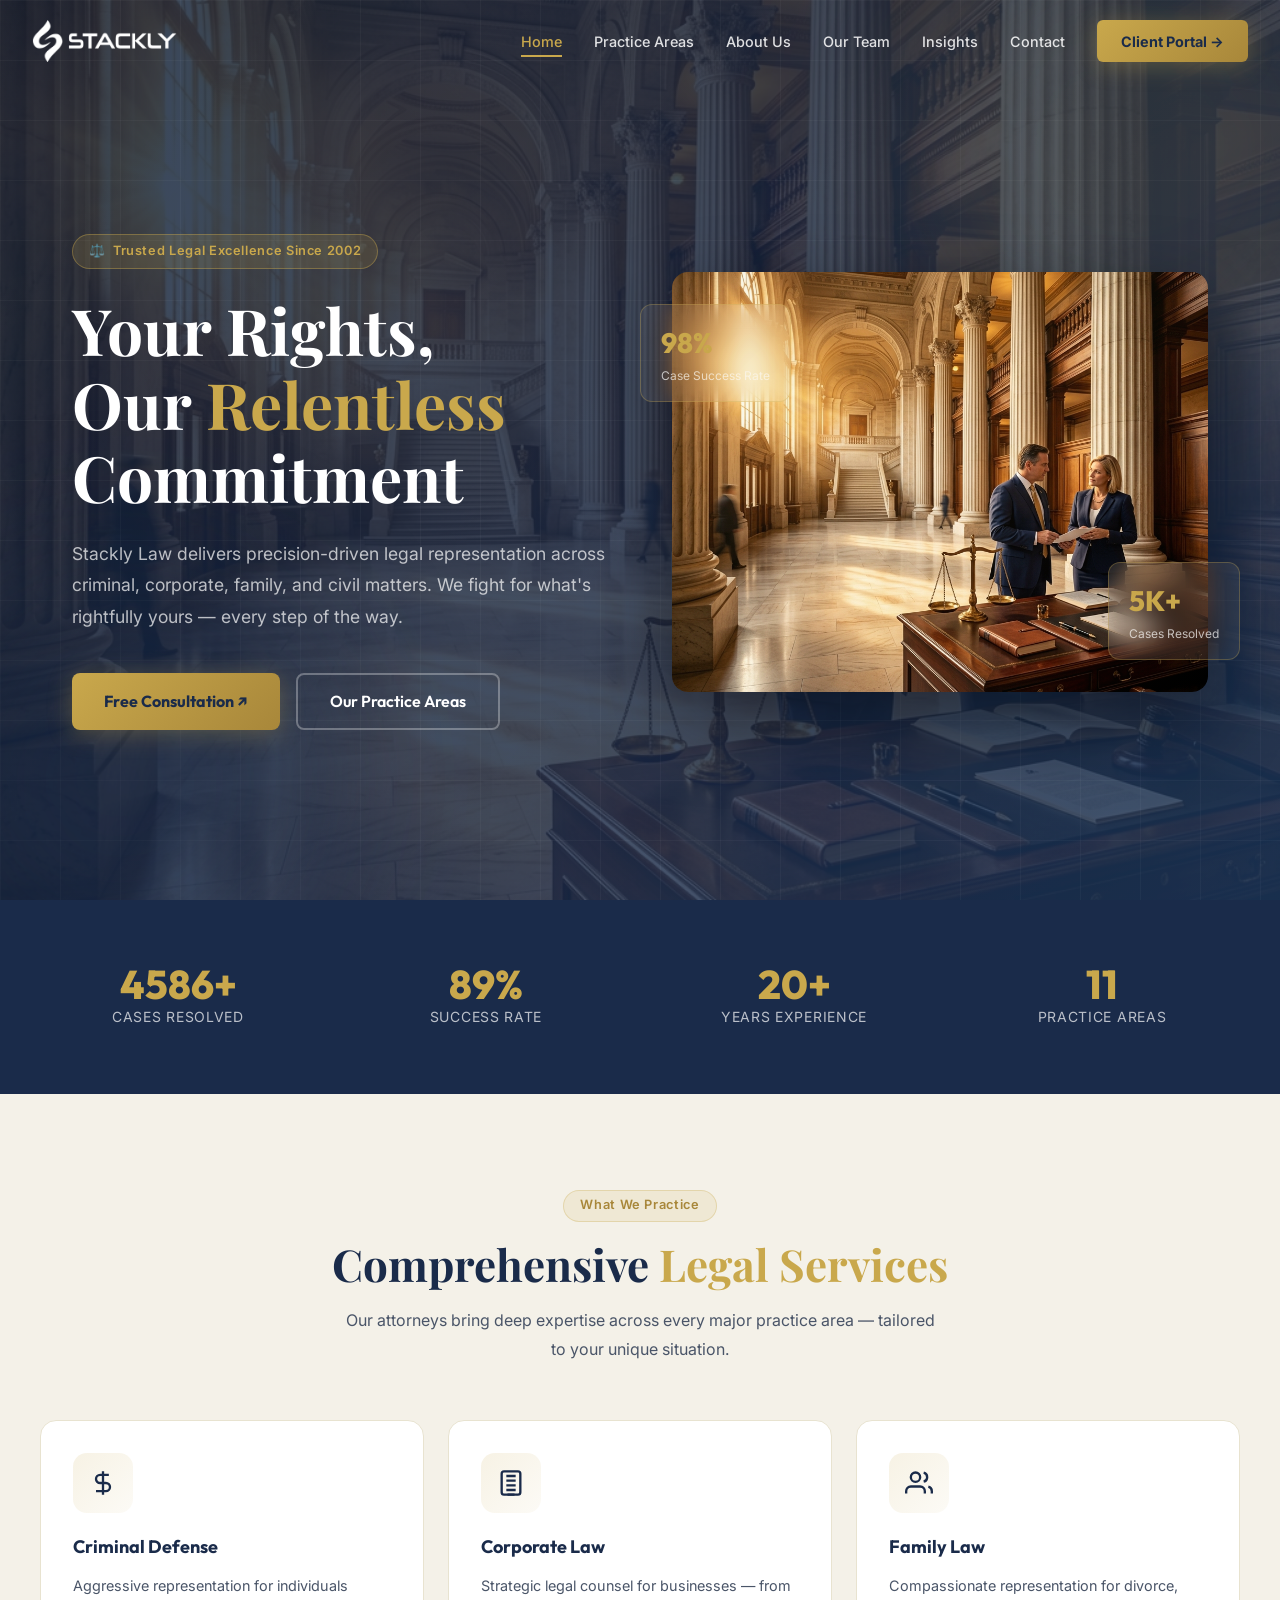
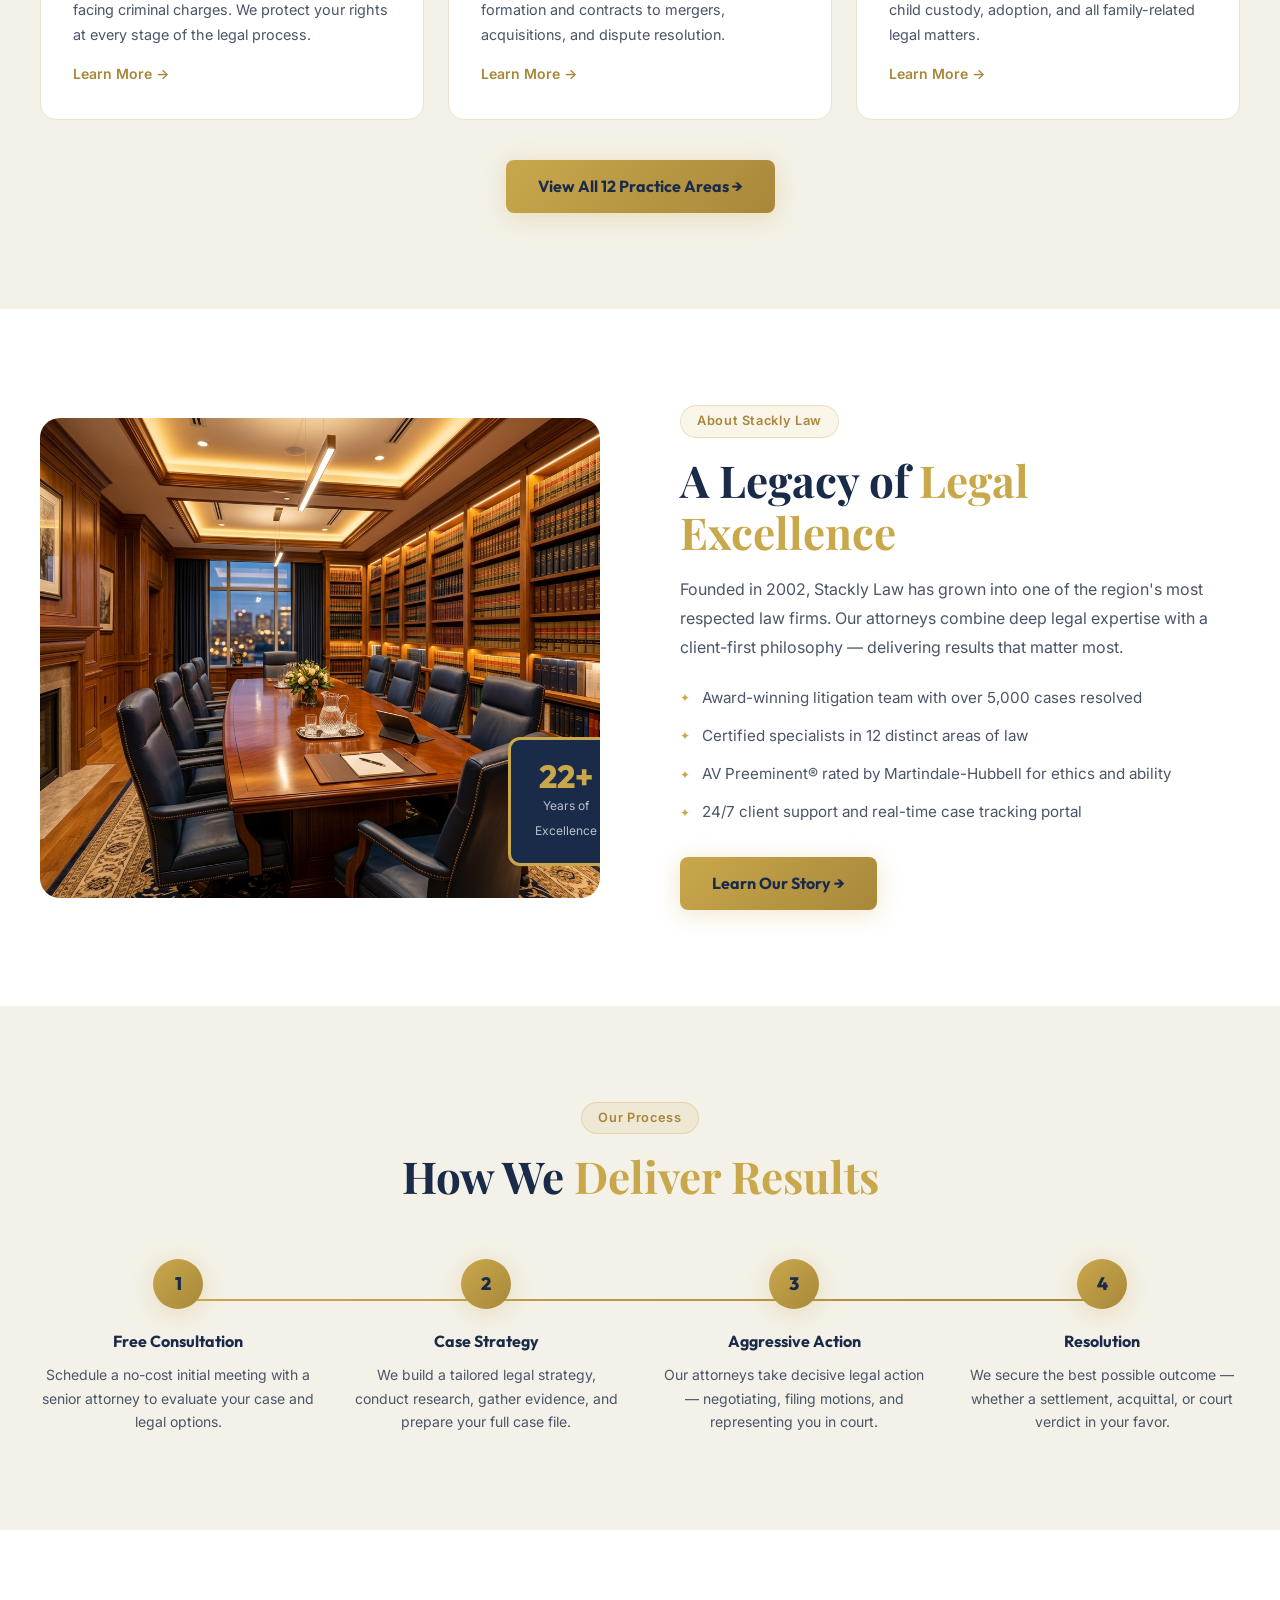
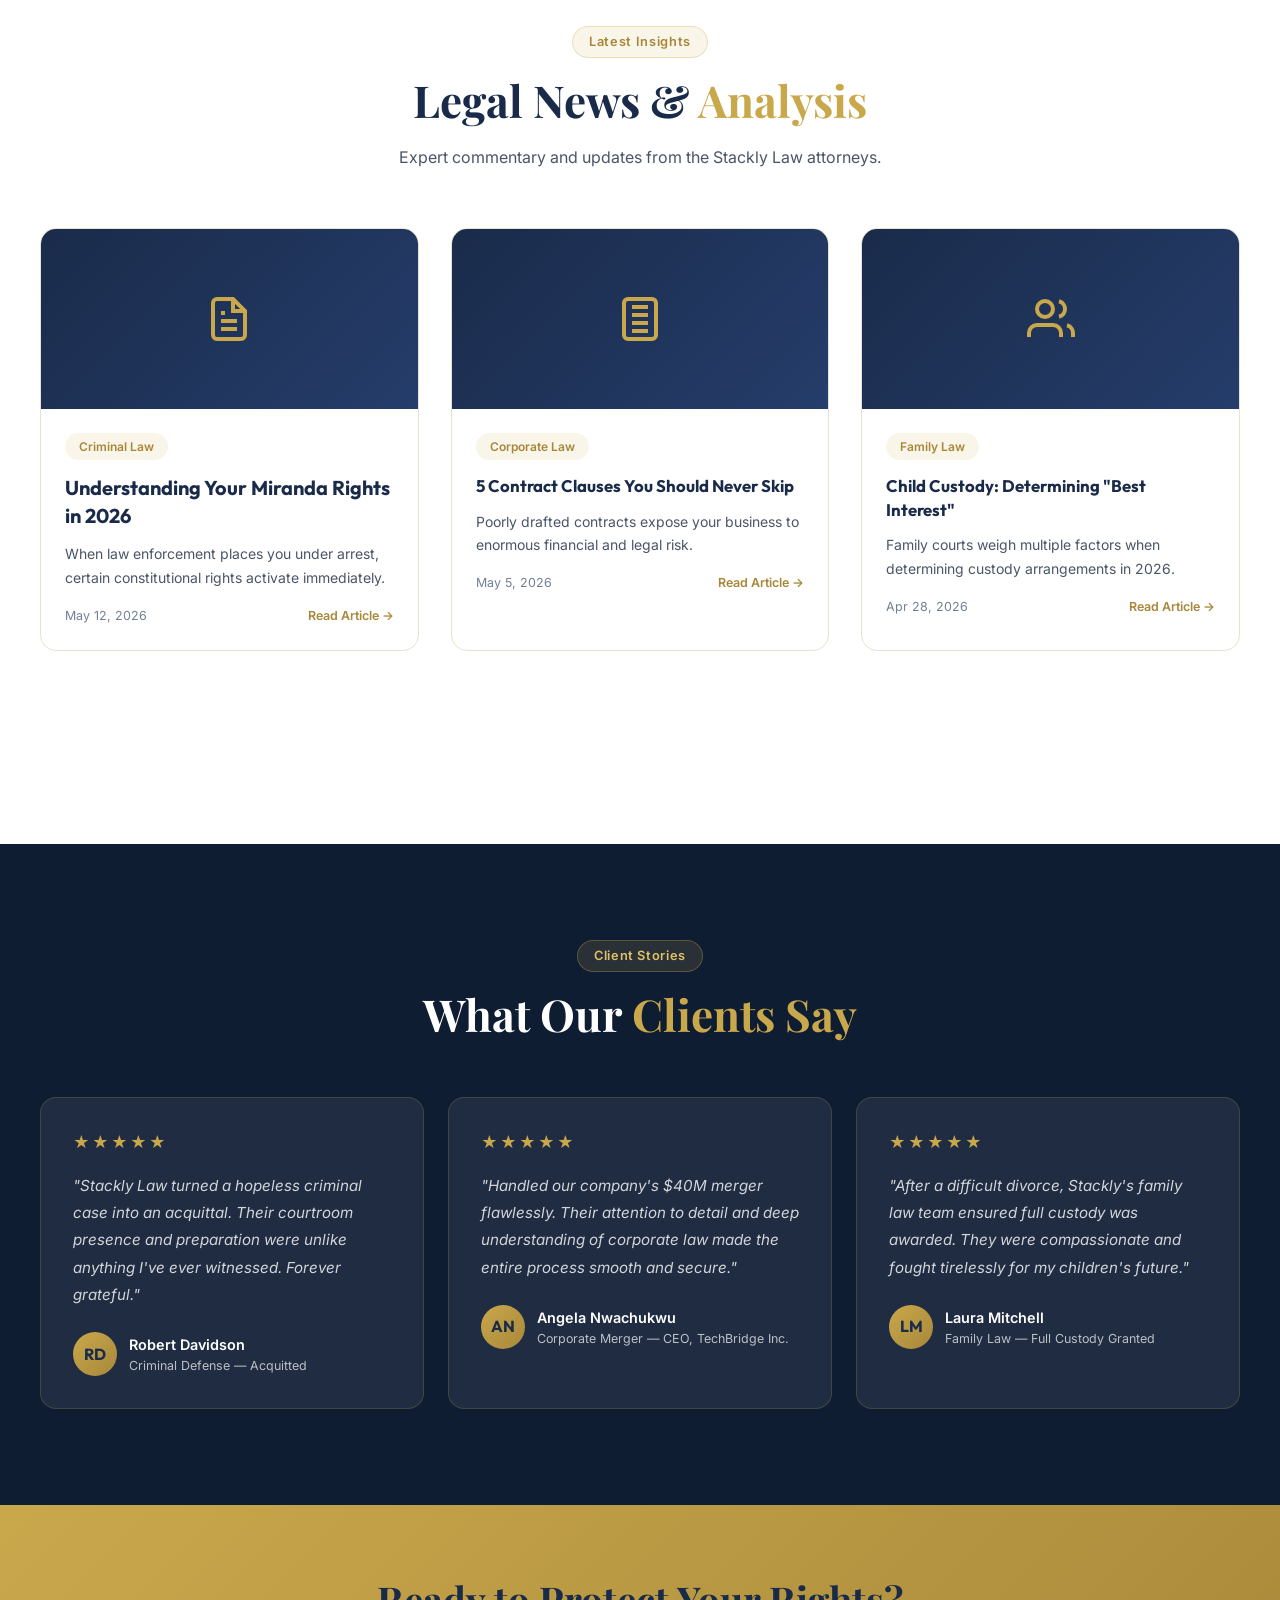
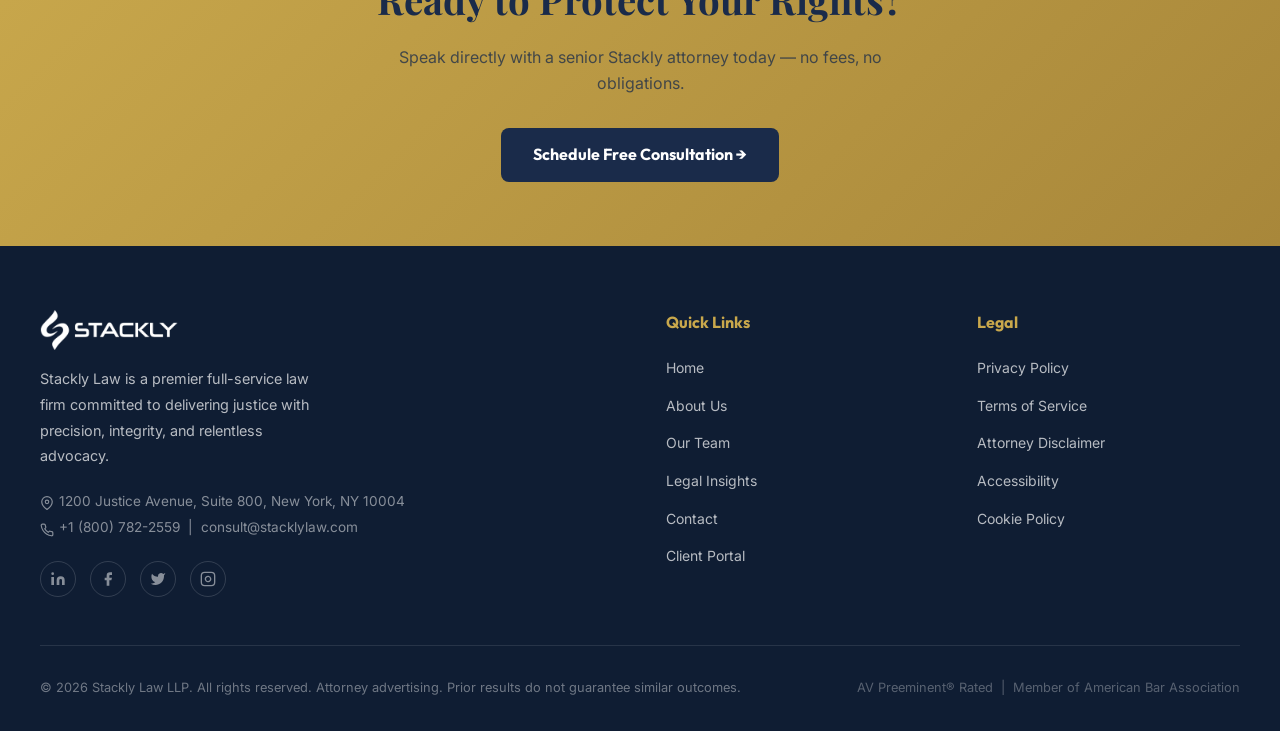
==== commit 06a1338c: "hi" ====
--- a/index.html
+++ b/index.html
@@ -3,8 +3,8 @@
 <head>
   <meta charset="UTF-8">
   <meta name="viewport" content="width=device-width, initial-scale=1.0">
-  <meta name="description" content="LexCore Law — Expert legal representation in criminal defense, corporate law, family law, real estate, immigration, and civil litigation. Justice. Precision. Results.">
-  <title>LexCore Law — Justice. Precision. Results.</title>
+  <meta name="description" content="Stackly Law — Expert legal representation in criminal defense, corporate law, family law, real estate, immigration, and civil litigation. Justice. Precision. Results.">
+  <title>Stackly Law — Justice. Precision. Results.</title>
   <link rel="stylesheet" href="home.css">
 </head>
 <body>
@@ -12,16 +12,15 @@
 <!-- ── NAVBAR ── -->
 <nav class="navbar" id="navbar">
   <a href="index.html" class="nav-logo">
-    <div class="nav-logo-icon">L</div>
-    <span class="nav-logo-text">Lex<span>Core</span></span>
+    <img src="assets/logo.png" alt="Stackly Law">
   </a>
   <div class="nav-links">
-    <a href="#home">Home</a>
-    <a href="#practice">Practice Areas</a>
-    <a href="#about">About Us</a>
-    <a href="#team">Our Team</a>
-    <a href="#blog">Insights</a>
-    <a href="#contact">Contact</a>
+    <a href="index.html" class="active">Home</a>
+    <a href="practice-areas.html">Practice Areas</a>
+    <a href="about.html">About Us</a>
+    <a href="team.html">Our Team</a>
+    <a href="blog.html">Insights</a>
+    <a href="contact.html">Contact</a>
     <a href="login.html" class="nav-cta">Client Portal →</a>
   </div>
   <button class="hamburger" id="hamburger" aria-label="Toggle menu">
@@ -31,12 +30,12 @@
 
 <!-- ── MOBILE MENU ── -->
 <div class="mobile-menu" id="mobileMenu">
-  <a href="#home">Home</a>
-  <a href="#practice">Practice Areas</a>
-  <a href="#about">About Us</a>
-  <a href="#team">Our Team</a>
-  <a href="#blog">Insights</a>
-  <a href="#contact">Contact</a>
+  <a href="index.html">Home</a>
+  <a href="practice-areas.html">Practice Areas</a>
+  <a href="about.html">About Us</a>
+  <a href="team.html">Our Team</a>
+  <a href="blog.html">Insights</a>
+  <a href="contact.html">Contact</a>
   <a href="login.html" class="nav-cta">Client Portal →</a>
 </div>
 
@@ -50,15 +49,15 @@
     <div class="hero-text">
       <div class="hero-badge">⚖️ &nbsp;Trusted Legal Excellence Since 2002</div>
       <h1 class="hero-title">Your Rights,<br>Our <span>Relentless</span><br>Commitment</h1>
-      <p class="hero-desc">LexCore Law delivers precision-driven legal representation across criminal, corporate, family, and civil matters. We fight for what's rightfully yours — every step of the way.</p>
+      <p class="hero-desc">Stackly Law delivers precision-driven legal representation across criminal, corporate, family, and civil matters. We fight for what's rightfully yours — every step of the way.</p>
       <div class="hero-btns">
-        <a href="#contact" class="btn-gold">Free Consultation ↗</a>
-        <a href="#practice" class="btn-outline">Our Practice Areas</a>
+        <a href="contact.html" class="btn-gold">Free Consultation ↗</a>
+        <a href="practice-areas.html" class="btn-outline">Our Practice Areas</a>
       </div>
     </div>
     <div class="hero-visual">
       <div class="hero-img-wrap">
-        <img src="assets/hero.webp" alt="LexCore Law Firm - Courthouse Interior" loading="eager">
+        <img src="assets/hero.webp" alt="Stackly Law Firm" loading="eager">
       </div>
       <div class="hero-float-card hfc-1">
         <div class="hfc-num">98%</div>
@@ -76,190 +75,86 @@
 <section class="stats-bar">
   <div class="stats-inner">
     <div class="stat-item reveal delay-1">
-      <span class="stat-num" data-target="5000" data-suffix="+">5000+</span>
+      <span class="stat-num" data-target="5000" data-suffix="+">0+</span>
       <span class="stat-label">Cases Resolved</span>
     </div>
     <div class="stat-item reveal delay-2">
-      <span class="stat-num" data-target="98" data-suffix="%">98%</span>
+      <span class="stat-num" data-target="98" data-suffix="%">0%</span>
       <span class="stat-label">Success Rate</span>
     </div>
     <div class="stat-item reveal delay-3">
-      <span class="stat-num" data-target="22" data-suffix="+ Yrs">22+ Yrs</span>
-      <span class="stat-label">Legal Experience</span>
+      <span class="stat-num" data-target="22" data-suffix="+">0+</span>
+      <span class="stat-label">Years Experience</span>
     </div>
     <div class="stat-item reveal delay-4">
-      <span class="stat-num" data-target="12" data-suffix="">12</span>
+      <span class="stat-num" data-target="12" data-suffix="">0</span>
       <span class="stat-label">Practice Areas</span>
     </div>
   </div>
 </section>
 
-<!-- ── PRACTICE AREAS ── -->
-<section class="section" id="practice">
+<!-- ── PRACTICE AREAS TEASER ── -->
+<section class="section">
   <div class="section-inner">
     <div class="section-header center">
       <div class="section-tag reveal">What We Practice</div>
       <h2 class="section-title reveal delay-1">Comprehensive <span>Legal Services</span></h2>
-      <p class="section-sub reveal delay-2">Our attorneys bring deep expertise across every major practice area, ensuring you receive the best legal counsel tailored to your unique situation.</p>
+      <p class="section-sub reveal delay-2">Our attorneys bring deep expertise across every major practice area — tailored to your unique situation.</p>
     </div>
     <div class="practice-grid">
       <div class="practice-card reveal delay-1">
-        <div class="pc-icon">⚖️</div>
+        <div class="pc-icon">
+          <svg viewBox="0 0 24 24" fill="none" stroke="currentColor" stroke-width="2" width="28" height="28"><path d="M12 2v20M17 5H9.5a3.5 3.5 0 0 0 0 7h5a3.5 3.5 0 0 1 0 7H6"/></svg>
+        </div>
         <h3 class="pc-title">Criminal Defense</h3>
         <p class="pc-desc">Aggressive representation for individuals facing criminal charges. We protect your rights at every stage of the legal process.</p>
-        <a href="#contact" class="pc-link">Learn More →</a>
+        <a href="practice-areas.html" class="pc-link">Learn More →</a>
       </div>
       <div class="practice-card reveal delay-2">
-        <div class="pc-icon">🏢</div>
+        <div class="pc-icon">
+          <svg viewBox="0 0 24 24" fill="none" stroke="currentColor" stroke-width="2" width="28" height="28"><rect x="4" y="2" width="16" height="20" rx="2" ry="2"/><line x1="9" y1="22" x2="15" y2="22"/><line x1="8" y1="6" x2="16" y2="6"/><line x1="8" y1="10" x2="16" y2="10"/><line x1="8" y1="14" x2="16" y2="14"/><line x1="8" y1="18" x2="16" y2="18"/></svg>
+        </div>
         <h3 class="pc-title">Corporate Law</h3>
         <p class="pc-desc">Strategic legal counsel for businesses — from formation and contracts to mergers, acquisitions, and dispute resolution.</p>
-        <a href="#contact" class="pc-link">Learn More →</a>
+        <a href="practice-areas.html" class="pc-link">Learn More →</a>
       </div>
       <div class="practice-card reveal delay-3">
-        <div class="pc-icon">👨‍👩‍👧</div>
+        <div class="pc-icon">
+          <svg viewBox="0 0 24 24" fill="none" stroke="currentColor" stroke-width="2" width="28" height="28"><path d="M17 21v-2a4 4 0 0 0-4-4H5a4 4 0 0 0-4 4v2"/><circle cx="9" cy="7" r="4"/><path d="M23 21v-2a4 4 0 0 0-3-3.87"/><path d="M16 3.13a4 4 0 0 1 0 7.75"/></svg>
+        </div>
         <h3 class="pc-title">Family Law</h3>
         <p class="pc-desc">Compassionate representation for divorce, child custody, adoption, and all family-related legal matters.</p>
-        <a href="#contact" class="pc-link">Learn More →</a>
-      </div>
-      <div class="practice-card reveal delay-1">
-        <div class="pc-icon">🏠</div>
-        <h3 class="pc-title">Real Estate Law</h3>
-        <p class="pc-desc">Expert guidance in property transactions, landlord-tenant disputes, zoning, and real estate litigation.</p>
-        <a href="#contact" class="pc-link">Learn More →</a>
-      </div>
-      <div class="practice-card reveal delay-2">
-        <div class="pc-icon">🌐</div>
-        <h3 class="pc-title">Immigration Law</h3>
-        <p class="pc-desc">Navigating complex immigration processes — visas, green cards, citizenship, and deportation defense.</p>
-        <a href="#contact" class="pc-link">Learn More →</a>
-      </div>
-      <div class="practice-card reveal delay-3">
-        <div class="pc-icon">📋</div>
-        <h3 class="pc-title">Civil Litigation</h3>
-        <p class="pc-desc">Skilled trial attorneys handling personal injury, breach of contract, and complex civil disputes from discovery to verdict.</p>
-        <a href="#contact" class="pc-link">Learn More →</a>
-      </div>
-    </div>
-  </div>
-</section>
-
-<!-- ── ABOUT ── -->
-<section class="section" id="about" style="background:#fff;">
+        <a href="practice-areas.html" class="pc-link">Learn More →</a>
+      </div>
+    </div>
+    <div style="text-align:center;margin-top:2.5rem;" class="reveal">
+      <a href="practice-areas.html" class="btn-gold">View All 12 Practice Areas →</a>
+    </div>
+  </div>
+</section>
+
+<!-- ── ABOUT TEASER ── -->
+<section class="section" style="background:#fff;">
   <div class="section-inner">
     <div class="about-grid">
       <div class="about-img-wrap reveal-left">
-        <img src="assets/about.webp" alt="LexCore Law Office Interior" loading="lazy">
+        <img src="assets/about.webp" alt="Stackly Law Office" loading="lazy">
         <div class="about-img-badge">
           <span class="ab-num">22+</span>
           <span class="ab-label">Years of<br>Excellence</span>
         </div>
       </div>
       <div class="about-text reveal-right">
-        <div class="section-tag">About LexCore Law</div>
+        <div class="section-tag">About Stackly Law</div>
         <h2 class="section-title">A Legacy of <span>Legal Excellence</span></h2>
-        <p class="section-sub">Founded in 2002, LexCore Law has grown into one of the region's most respected law firms. Our attorneys combine deep legal expertise with a client-first philosophy — delivering results that matter most.</p>
+        <p class="section-sub">Founded in 2002, Stackly Law has grown into one of the region's most respected law firms. Our attorneys combine deep legal expertise with a client-first philosophy — delivering results that matter most.</p>
         <ul class="about-list">
           <li>Award-winning litigation team with over 5,000 cases resolved</li>
           <li>Certified specialists in 12 distinct areas of law</li>
           <li>AV Preeminent® rated by Martindale-Hubbell for ethics and ability</li>
-          <li>Transparent, flat-fee consultations with no hidden costs</li>
           <li>24/7 client support and real-time case tracking portal</li>
         </ul>
-        <a href="#contact" class="btn-gold" style="display:inline-flex;">Schedule a Consultation →</a>
-      </div>
-    </div>
-  </div>
-</section>
-
-<!-- ── TEAM ── -->
-<section class="section section-dark" id="team" style="background:var(--navy);">
-  <div class="section-inner">
-    <div class="section-header center section-dark">
-      <div class="section-tag reveal">Meet The Team</div>
-      <h2 class="section-title reveal delay-1">Our <span>Lead Attorneys</span></h2>
-      <p class="section-sub reveal delay-2">Seasoned legal professionals dedicated to your success, backed by decades of courtroom experience and academic excellence.</p>
-    </div>
-    <div class="team-grid">
-      <div class="team-card reveal delay-1">
-        <img src="assets/attorney-1.webp" alt="James Harrington — Senior Partner" class="team-img" loading="lazy">
-        <div class="team-info">
-          <h3 class="team-name">James Harrington</h3>
-          <div class="team-role">Senior Partner — Criminal Defense</div>
-          <p class="team-bio">Harvard Law graduate with 24 years of trial experience. James has successfully defended 600+ criminal cases and is consistently ranked among the top trial lawyers in the state.</p>
-          <div class="team-socials">
-            <a href="#" title="LinkedIn">in</a>
-            <a href="#" title="Email">✉</a>
-          </div>
-        </div>
-      </div>
-      <div class="team-card reveal delay-2">
-        <img src="assets/attorney-2.webp" alt="Sophia Patel — Corporate Law Partner" class="team-img" loading="lazy">
-        <div class="team-info">
-          <h3 class="team-name">Sophia Patel</h3>
-          <div class="team-role">Partner — Corporate & Business Law</div>
-          <p class="team-bio">Yale Law alumna with expertise in M&A, contracts, and corporate governance. Sophia has advised Fortune 500 companies and startups alike through transformative transactions.</p>
-          <div class="team-socials">
-            <a href="#" title="LinkedIn">in</a>
-            <a href="#" title="Email">✉</a>
-          </div>
-        </div>
-      </div>
-      <div class="team-card reveal delay-3">
-        <img src="assets/attorney-3.webp" alt="Marcus Webb — Civil Litigation Partner" class="team-img" loading="lazy">
-        <div class="team-info">
-          <h3 class="team-name">Marcus Webb</h3>
-          <div class="team-role">Partner — Civil Litigation & Real Estate</div>
-          <p class="team-bio">Columbia Law scholar with a proven track record in complex civil litigation. Marcus's strategic approach has secured landmark verdicts in multi-million dollar cases.</p>
-          <div class="team-socials">
-            <a href="#" title="LinkedIn">in</a>
-            <a href="#" title="Email">✉</a>
-          </div>
-        </div>
-      </div>
-    </div>
-  </div>
-</section>
-
-<!-- ── TESTIMONIALS ── -->
-<section class="section section-dark" style="background:var(--navy-dark);padding-top:0;">
-  <div class="section-inner">
-    <div class="section-header center section-dark">
-      <div class="section-tag reveal">Client Stories</div>
-      <h2 class="section-title reveal delay-1">What Our <span>Clients Say</span></h2>
-    </div>
-    <div class="testi-grid">
-      <div class="testi-card reveal delay-1">
-        <div class="testi-stars">★★★★★</div>
-        <p class="testi-quote">"LexCore Law turned a hopeless criminal case into an acquittal. James Harrington's courtroom presence and preparation were unlike anything I've ever witnessed. Forever grateful."</p>
-        <div class="testi-author">
-          <div class="testi-avatar">RD</div>
-          <div>
-            <div class="testi-name">Robert Davidson</div>
-            <div class="testi-case">Criminal Defense — Acquitted</div>
-          </div>
-        </div>
-      </div>
-      <div class="testi-card reveal delay-2">
-        <div class="testi-stars">★★★★★</div>
-        <p class="testi-quote">"Sophia handled our company's $40M merger flawlessly. Her attention to detail and deep understanding of corporate law made the entire process smooth and secure."</p>
-        <div class="testi-author">
-          <div class="testi-avatar">AN</div>
-          <div>
-            <div class="testi-name">Angela Nwachukwu</div>
-            <div class="testi-case">Corporate Merger — CEO, TechBridge Inc.</div>
-          </div>
-        </div>
-      </div>
-      <div class="testi-card reveal delay-3">
-        <div class="testi-stars">★★★★★</div>
-        <p class="testi-quote">"After a difficult divorce, LexCore's family law team ensured full custody was awarded. They were compassionate, professional, and fought tirelessly for my children's future."</p>
-        <div class="testi-author">
-          <div class="testi-avatar">LM</div>
-          <div>
-            <div class="testi-name">Laura Mitchell</div>
-            <div class="testi-case">Family Law — Full Custody Granted</div>
-          </div>
-        </div>
+        <a href="about.html" class="btn-gold" style="display:inline-flex;">Learn Our Story →</a>
       </div>
     </div>
   </div>
@@ -271,7 +166,6 @@
     <div class="section-header center">
       <div class="section-tag reveal">Our Process</div>
       <h2 class="section-title reveal delay-1">How We <span>Deliver Results</span></h2>
-      <p class="section-sub reveal delay-2">A clear, structured approach to every case — from your first call to final resolution.</p>
     </div>
     <div class="process-steps">
       <div class="process-step reveal delay-1">
@@ -298,182 +192,141 @@
   </div>
 </section>
 
-<!-- ── BLOG / INSIGHTS ── -->
-<section class="section" id="blog" style="background:#fff;">
+<!-- ── LEGAL INSIGHTS (BLOG) ── -->
+<section class="section" style="background:#fff;">
   <div class="section-inner">
     <div class="section-header center">
-      <div class="section-tag reveal">Legal Insights</div>
-      <h2 class="section-title reveal delay-1">From Our <span>Legal Blog</span></h2>
-      <p class="section-sub reveal delay-2">Stay informed with expert commentary on the latest developments in law, rights, and justice.</p>
+      <div class="section-tag reveal">Latest Insights</div>
+      <h2 class="section-title reveal delay-1">Legal News & <span>Analysis</span></h2>
+      <p class="section-sub reveal delay-2">Expert commentary and updates from the Stackly Law attorneys.</p>
     </div>
     <div class="blog-grid">
       <div class="blog-card reveal delay-1">
-        <div class="blog-thumb">📜</div>
+        <div class="blog-thumb">
+          <svg viewBox="0 0 24 24" fill="none" stroke="var(--gold)" stroke-width="2" width="48" height="48"><path d="M14 2H6a2 2 0 0 0-2 2v16a2 2 0 0 0 2 2h12a2 2 0 0 0 2-2V8z"/><polyline points="14 2 14 8 20 8"/><line x1="16" y1="13" x2="8" y2="13"/><line x1="16" y1="17" x2="8" y2="17"/><polyline points="10 9 9 9 8 9"/></svg>
+        </div>
         <div class="blog-body">
           <span class="blog-cat">Criminal Law</span>
-          <h3 class="blog-title">Understanding Your Miranda Rights: What Every Citizen Must Know</h3>
-          <p class="blog-excerpt">When law enforcement arrests you, certain constitutional rights kick in immediately. Knowing them can make the difference in your case.</p>
-          <div class="blog-meta"><span>May 12, 2026</span><a href="#" class="blog-read">Read More →</a></div>
+          <h2 class="blog-title" style="font-size:1.25rem;">Understanding Your Miranda Rights in 2026</h2>
+          <p class="blog-excerpt">When law enforcement places you under arrest, certain constitutional rights activate immediately.</p>
+          <div class="blog-meta"><span>May 12, 2026</span><a href="404.html" class="blog-read">Read Article →</a></div>
         </div>
       </div>
       <div class="blog-card reveal delay-2">
-        <div class="blog-thumb">🏢</div>
+        <div class="blog-thumb">
+          <svg viewBox="0 0 24 24" fill="none" stroke="var(--gold)" stroke-width="2" width="48" height="48"><rect x="4" y="2" width="16" height="20" rx="2" ry="2"/><line x1="9" y1="22" x2="15" y2="22"/><line x1="8" y1="6" x2="16" y2="6"/><line x1="8" y1="10" x2="16" y2="10"/><line x1="8" y1="14" x2="16" y2="14"/><line x1="8" y1="18" x2="16" y2="18"/></svg>
+        </div>
         <div class="blog-body">
           <span class="blog-cat">Corporate Law</span>
-          <h3 class="blog-title">5 Contract Clauses Every Business Owner Should Never Skip</h3>
-          <p class="blog-excerpt">Poorly drafted contracts expose your business to enormous risk. These five clauses are non-negotiable for protecting your interests.</p>
-          <div class="blog-meta"><span>May 5, 2026</span><a href="#" class="blog-read">Read More →</a></div>
+          <h3 class="blog-title">5 Contract Clauses You Should Never Skip</h3>
+          <p class="blog-excerpt">Poorly drafted contracts expose your business to enormous financial and legal risk.</p>
+          <div class="blog-meta"><span>May 5, 2026</span><a href="404.html" class="blog-read">Read Article →</a></div>
         </div>
       </div>
       <div class="blog-card reveal delay-3">
-        <div class="blog-thumb">👨‍👩‍👧</div>
+        <div class="blog-thumb">
+          <svg viewBox="0 0 24 24" fill="none" stroke="var(--gold)" stroke-width="2" width="48" height="48"><path d="M17 21v-2a4 4 0 0 0-4-4H5a4 4 0 0 0-4 4v2"/><circle cx="9" cy="7" r="4"/><path d="M23 21v-2a4 4 0 0 0-3-3.87"/><path d="M16 3.13a4 4 0 0 1 0 7.75"/></svg>
+        </div>
         <div class="blog-body">
           <span class="blog-cat">Family Law</span>
-          <h3 class="blog-title">Child Custody in 2026: How Courts Determine "Best Interest"</h3>
-          <p class="blog-excerpt">Family courts weigh multiple factors when determining custody. Understanding the criteria can help you prepare a stronger case.</p>
-          <div class="blog-meta"><span>Apr 28, 2026</span><a href="#" class="blog-read">Read More →</a></div>
-        </div>
-      </div>
-    </div>
-  </div>
-</section>
-
-<!-- ── CONTACT ── -->
-<section class="section" id="contact" style="background:var(--ivory);">
-  <div class="section-inner">
-    <div class="section-header">
-      <div class="section-tag reveal">Get In Touch</div>
-      <h2 class="section-title reveal delay-1">Schedule Your <span>Free Consultation</span></h2>
-      <p class="section-sub reveal delay-2">Speak directly with a senior attorney today. No fees, no obligations — just honest legal advice.</p>
-    </div>
-    <div class="contact-grid">
-      <div class="contact-info reveal-left">
-        <div class="ci-item">
-          <div class="ci-icon">📍</div>
-          <div class="ci-text">
-            <h4>Our Office</h4>
-            <p>1200 Justice Avenue, Suite 800<br>New York, NY 10004</p>
-          </div>
-        </div>
-        <div class="ci-item">
-          <div class="ci-icon">📞</div>
-          <div class="ci-text">
-            <h4>Call Us</h4>
-            <p>+1 (800) 539-2673<br>Mon–Fri, 8am – 7pm EST</p>
-          </div>
-        </div>
-        <div class="ci-item">
-          <div class="ci-icon">✉️</div>
-          <div class="ci-text">
-            <h4>Email</h4>
-            <p>consult@lexcorelaw.com<br>Response within 2 business hours</p>
-          </div>
-        </div>
-        <div class="ci-item">
-          <div class="ci-icon">⏰</div>
-          <div class="ci-text">
-            <h4>Emergency Line</h4>
-            <p>24/7 Criminal Defense Hotline:<br>+1 (800) 539-0911</p>
-          </div>
-        </div>
-      </div>
-      <div class="contact-form reveal-right">
-        <form id="contactForm" novalidate>
-          <div class="form-row">
-            <div class="cf-group">
-              <label for="cf-name">Full Name</label>
-              <input type="text" id="cf-name" placeholder="John Smith" required>
-            </div>
-            <div class="cf-group">
-              <label for="cf-email">Email Address</label>
-              <input type="email" id="cf-email" placeholder="you@email.com" required>
-            </div>
-          </div>
-          <div class="form-row">
-            <div class="cf-group">
-              <label for="cf-phone">Phone Number</label>
-              <input type="tel" id="cf-phone" placeholder="+1 (555) 000-0000">
-            </div>
-            <div class="cf-group">
-              <label for="cf-area">Practice Area</label>
-              <select id="cf-area">
-                <option value="">Select area of law…</option>
-                <option>Criminal Defense</option>
-                <option>Corporate Law</option>
-                <option>Family Law</option>
-                <option>Real Estate Law</option>
-                <option>Immigration Law</option>
-                <option>Civil Litigation</option>
-                <option>Other</option>
-              </select>
-            </div>
-          </div>
-          <div class="cf-group">
-            <label for="cf-message">Brief Case Description</label>
-            <textarea id="cf-message" placeholder="Briefly describe your legal situation…" required></textarea>
-          </div>
-          <button type="submit" class="btn-gold" style="width:100%;justify-content:center;font-size:1rem;padding:0.9rem;">
-            Send Message &amp; Request Consultation →
-          </button>
-        </form>
-      </div>
-    </div>
-  </div>
-</section>
+          <h3 class="blog-title">Child Custody: Determining "Best Interest"</h3>
+          <p class="blog-excerpt">Family courts weigh multiple factors when determining custody arrangements in 2026.</p>
+          <div class="blog-meta"><span>Apr 28, 2026</span><a href="404.html" class="blog-read">Read Article →</a></div>
+        </div>
+      </div>
+    </div>
+    <div style="text-align:center;margin-top:2.5rem;" class="reveal">
+      <a href="404.html" class="btn-outline">View All Insights →</a>
+    </div>
+  </div>
+</section>
+
+<!-- ── TESTIMONIALS ── -->
+<section class="section section-dark" style="background:var(--navy-dark);">
+  <div class="section-inner">
+    <div class="section-header center">
+      <div class="section-tag reveal">Client Stories</div>
+      <h2 class="section-title reveal delay-1">What Our <span>Clients Say</span></h2>
+    </div>
+    <div class="testi-grid">
+      <div class="testi-card reveal delay-1">
+        <div class="testi-stars">★★★★★</div>
+        <p class="testi-quote">"Stackly Law turned a hopeless criminal case into an acquittal. Their courtroom presence and preparation were unlike anything I've ever witnessed. Forever grateful."</p>
+        <div class="testi-author">
+          <div class="testi-avatar">RD</div>
+          <div><div class="testi-name">Robert Davidson</div><div class="testi-case">Criminal Defense — Acquitted</div></div>
+        </div>
+      </div>
+      <div class="testi-card reveal delay-2">
+        <div class="testi-stars">★★★★★</div>
+        <p class="testi-quote">"Handled our company's $40M merger flawlessly. Their attention to detail and deep understanding of corporate law made the entire process smooth and secure."</p>
+        <div class="testi-author">
+          <div class="testi-avatar">AN</div>
+          <div><div class="testi-name">Angela Nwachukwu</div><div class="testi-case">Corporate Merger — CEO, TechBridge Inc.</div></div>
+        </div>
+      </div>
+      <div class="testi-card reveal delay-3">
+        <div class="testi-stars">★★★★★</div>
+        <p class="testi-quote">"After a difficult divorce, Stackly's family law team ensured full custody was awarded. They were compassionate and fought tirelessly for my children's future."</p>
+        <div class="testi-author">
+          <div class="testi-avatar">LM</div>
+          <div><div class="testi-name">Laura Mitchell</div><div class="testi-case">Family Law — Full Custody Granted</div></div>
+        </div>
+      </div>
+    </div>
+  </div>
+</section>
+
+<!-- ── CTA BANNER ── -->
+<div class="cta-banner">
+  <h2 class="reveal">Ready to Protect Your Rights?</h2>
+  <p class="reveal delay-1">Speak directly with a senior Stackly attorney today — no fees, no obligations.</p>
+  <a href="contact.html" class="btn-navy reveal delay-2">Schedule Free Consultation →</a>
+</div>
 
 <!-- ── FOOTER ── -->
 <footer class="footer">
   <div class="footer-inner">
     <div class="footer-top">
       <div class="footer-brand">
-        <div class="nav-logo" style="margin-bottom:0;">
-          <div class="nav-logo-icon">L</div>
-          <span class="nav-logo-text">Lex<span>Core</span></span>
-        </div>
-        <p>LexCore Law is a premier full-service law firm committed to delivering justice with precision, integrity, and relentless advocacy. Your rights are our mission.</p>
+        <img src="assets/logo.png" alt="Stackly Law" style="height:40px;filter:brightness(0) invert(1);margin-bottom:1rem;">
+        <p>Stackly Law is a premier full-service law firm committed to delivering justice with precision, integrity, and relentless advocacy.</p>
+        <div style="margin-top:1.25rem;font-size:0.85rem;color:rgba(255,255,255,0.5);line-height:1.9;">
+          <svg width="14" height="14" viewBox="0 0 24 24" fill="none" stroke="currentColor" stroke-width="2" style="display:inline;vertical-align:middle;margin-right:5px;"><path d="M21 10c0 7-9 13-9 13s-9-6-9-13a9 9 0 0 1 18 0z"/><circle cx="12" cy="10" r="3"/></svg>1200 Justice Avenue, Suite 800, New York, NY 10004<br>
+          <svg width="14" height="14" viewBox="0 0 24 24" fill="none" stroke="currentColor" stroke-width="2" style="display:inline;vertical-align:middle;margin-right:5px;margin-top:4px;"><path d="M22 16.92v3a2 2 0 0 1-2.18 2 19.79 19.79 0 0 1-8.63-3.07 19.5 19.5 0 0 1-6-6 19.79 19.79 0 0 1-3.07-8.67A2 2 0 0 1 4.11 2h3a2 2 0 0 1 2 1.72c.127.96.361 1.903.7 2.81a2 2 0 0 1-.45 2.11L8.09 9.91a16 16 0 0 0 6 6l1.27-1.27a2 2 0 0 1 2.11-.45c.907.339 1.85.573 2.81.7A2 2 0 0 1 22 16.92z"/></svg>+1 (800) 782-2559 &nbsp;|&nbsp; consult@stacklylaw.com
+        </div>
         <div class="footer-socials" style="margin-top:1.25rem;">
-          <a href="#" title="LinkedIn">in</a>
-          <a href="#" title="Facebook">f</a>
-          <a href="#" title="Twitter">𝕏</a>
-          <a href="#" title="Instagram">◎</a>
-        </div>
-      </div>
-      <div class="footer-col">
-        <h4>Practice Areas</h4>
-        <ul>
-          <li><a href="#practice">Criminal Defense</a></li>
-          <li><a href="#practice">Corporate Law</a></li>
-          <li><a href="#practice">Family Law</a></li>
-          <li><a href="#practice">Real Estate</a></li>
-          <li><a href="#practice">Immigration</a></li>
-          <li><a href="#practice">Civil Litigation</a></li>
-        </ul>
+          <a href="404.html" title="LinkedIn" aria-label="LinkedIn"><svg width="16" height="16" viewBox="0 0 24 24" fill="currentColor"><path d="M16 8a6 6 0 0 1 6 6v7h-4v-7a2 2 0 0 0-2-2 2 2 0 0 0-2 2v7h-4v-7a6 6 0 0 1 6-6z"/><rect x="2" y="9" width="4" height="12"/><circle cx="4" cy="4" r="2"/></svg></a>
+          <a href="404.html" title="Facebook" aria-label="Facebook"><svg width="16" height="16" viewBox="0 0 24 24" fill="currentColor"><path d="M18 2h-3a5 5 0 0 0-5 5v3H7v4h3v8h4v-8h3l1-4h-4V7a1 1 0 0 1 1-1h3z"/></svg></a>
+          <a href="404.html" title="Twitter" aria-label="Twitter"><svg width="16" height="16" viewBox="0 0 24 24" fill="currentColor"><path d="M23 3a10.9 10.9 0 0 1-3.14 1.53 4.48 4.48 0 0 0-7.86 3v1A10.66 10.66 0 0 1 3 4s-4 9 5 13a11.64 11.64 0 0 1-7 2c9 5 20 0 20-11.5a4.5 4.5 0 0 0-.08-.83A7.72 7.72 0 0 0 23 3z"/></svg></a>
+          <a href="404.html" title="Instagram" aria-label="Instagram"><svg width="16" height="16" viewBox="0 0 24 24" fill="none" stroke="currentColor" stroke-width="2"><rect x="2" y="2" width="20" height="20" rx="5" ry="5"/><path d="M16 11.37A4 4 0 1 1 12.63 8 4 4 0 0 1 16 11.37z"/><line x1="17.5" y1="6.5" x2="17.51" y2="6.5"/></svg></a>
+        </div>
       </div>
       <div class="footer-col">
         <h4>Quick Links</h4>
         <ul>
-          <li><a href="#home">Home</a></li>
-          <li><a href="#about">About Us</a></li>
-          <li><a href="#team">Our Team</a></li>
-          <li><a href="#blog">Legal Insights</a></li>
-          <li><a href="#contact">Contact</a></li>
+          <li><a href="index.html">Home</a></li>
+          <li><a href="about.html">About Us</a></li>
+          <li><a href="team.html">Our Team</a></li>
+          <li><a href="blog.html">Legal Insights</a></li>
+          <li><a href="contact.html">Contact</a></li>
           <li><a href="login.html">Client Portal</a></li>
         </ul>
       </div>
       <div class="footer-col">
         <h4>Legal</h4>
         <ul>
-          <li><a href="#">Privacy Policy</a></li>
-          <li><a href="#">Terms of Service</a></li>
-          <li><a href="#">Attorney Disclaimer</a></li>
-          <li><a href="#">Cookie Policy</a></li>
-          <li><a href="#">Accessibility</a></li>
+          <li><a href="404.html">Privacy Policy</a></li>
+          <li><a href="404.html">Terms of Service</a></li>
+          <li><a href="404.html">Attorney Disclaimer</a></li>
+          <li><a href="404.html">Accessibility</a></li>
+          <li><a href="404.html">Cookie Policy</a></li>
         </ul>
       </div>
     </div>
     <div class="footer-bottom">
-      <p>© 2026 LexCore Law LLP. All rights reserved. Attorney advertising. Prior results do not guarantee similar outcomes.</p>
-      <p style="color:rgba(255,255,255,0.3);">AV Preeminent® Rated | Member of American Bar Association</p>
+      <p>© 2026 Stackly Law LLP. All rights reserved. Attorney advertising. Prior results do not guarantee similar outcomes.</p>
+      <p style="color:rgba(255,255,255,0.3);">AV Preeminent® Rated &nbsp;|&nbsp; Member of American Bar Association</p>
     </div>
   </div>
 </footer>
--- a/home.css
+++ b/home.css
@@ -13,252 +13,1769 @@
   --text-dark: #1A2B4A;
   --text-mid: #4A5568;
   --text-light: #718096;
-  --text-white70: rgba(255,255,255,0.7);
+  --text-white70: rgba(255, 255, 255, 0.7);
   --font-body: 'Inter', sans-serif;
   --font-display: 'Outfit', sans-serif;
   --font-serif: 'Playfair Display', serif;
-  --t: all 0.3s cubic-bezier(0.4,0,0.2,1);
-  --shadow-gold: 0 4px 24px rgba(201,168,76,0.3);
-  --shadow-navy: 0 8px 40px rgba(26,43,74,0.2);
-}
-
-*,*::before,*::after{box-sizing:border-box;margin:0;padding:0;}
-html{font-size:16px;scroll-behavior:smooth;}
-body{font-family:var(--font-body);color:var(--text-dark);line-height:1.6;background:var(--ivory);overflow-x:hidden;}
-a{text-decoration:none;color:inherit;}
-img{max-width:100%;display:block;}
-ul{list-style:none;}
+  --t: all 0.3s cubic-bezier(0.4, 0, 0.2, 1);
+  --shadow-gold: 0 4px 24px rgba(201, 168, 76, 0.3);
+  --shadow-navy: 0 8px 40px rgba(26, 43, 74, 0.2);
+}
+
+*,
+*::before,
+*::after {
+  box-sizing: border-box;
+  margin: 0;
+  padding: 0;
+}
+
+html {
+  font-size: 16px;
+  scroll-behavior: smooth;
+}
+
+body {
+  font-family: var(--font-body);
+  color: var(--text-dark);
+  line-height: 1.6;
+  background: var(--ivory);
+  overflow-x: hidden;
+}
+
+a {
+  text-decoration: none;
+  color: inherit;
+}
+
+img {
+  max-width: 100%;
+  display: block;
+}
+
+ul {
+  list-style: none;
+}
 
 /* ── NAVBAR ── */
-.navbar{position:fixed;top:0;left:0;right:0;z-index:1000;padding:1.25rem 2rem;display:flex;align-items:center;justify-content:space-between;transition:var(--t);}
-.navbar.scrolled{background:rgba(26,43,74,0.97);backdrop-filter:blur(12px);box-shadow:0 2px 20px rgba(0,0,0,0.3);padding:0.875rem 2rem;}
-.nav-logo{display:flex;align-items:center;gap:0.75rem;}
-.nav-logo-icon{width:42px;height:42px;background:linear-gradient(135deg,var(--gold),var(--gold-dark));border-radius:8px;display:flex;align-items:center;justify-content:center;font-size:1.25rem;color:var(--navy);font-weight:800;font-family:var(--font-display);}
-.nav-logo-text{font-family:var(--font-display);font-size:1.25rem;font-weight:700;color:var(--white);}
-.nav-logo-text span{color:var(--gold);}
-.nav-links{display:flex;align-items:center;gap:2rem;}
-.nav-links a{color:rgba(255,255,255,0.85);font-size:0.9rem;font-weight:500;transition:var(--t);position:relative;}
-.nav-links a::after{content:'';position:absolute;bottom:-4px;left:0;width:0;height:2px;background:var(--gold);transition:var(--t);}
-.nav-links a:hover{color:var(--gold);}
-.nav-links a:hover::after{width:100%;}
-.nav-cta{background:linear-gradient(135deg,var(--gold),var(--gold-dark));color:var(--navy)!important;padding:0.6rem 1.5rem;border-radius:6px;font-weight:700!important;transition:var(--t)!important;box-shadow:var(--shadow-gold);}
-.nav-cta:hover{transform:translateY(-2px);box-shadow:0 6px 28px rgba(201,168,76,0.45);}
-.nav-cta::after{display:none!important;}
-.hamburger{display:none;flex-direction:column;gap:5px;cursor:pointer;padding:4px;}
-.hamburger span{display:block;width:24px;height:2px;background:var(--white);border-radius:2px;transition:var(--t);}
-.hamburger.open span:nth-child(1){transform:translateY(7px) rotate(45deg);}
-.hamburger.open span:nth-child(2){opacity:0;}
-.hamburger.open span:nth-child(3){transform:translateY(-7px) rotate(-45deg);}
-.mobile-menu{display:none;position:fixed;top:0;left:0;right:0;bottom:0;background:var(--navy-dark);z-index:999;flex-direction:column;align-items:center;justify-content:center;gap:2rem;}
-.mobile-menu.open{display:flex;}
-.mobile-menu a{color:var(--white);font-size:1.5rem;font-weight:600;font-family:var(--font-display);}
-.mobile-menu a:hover{color:var(--gold);}
-.mobile-menu .nav-cta{background:linear-gradient(135deg,var(--gold),var(--gold-dark));color:var(--navy);padding:0.875rem 2.5rem;border-radius:8px;font-size:1.25rem;}
+.navbar {
+  position: fixed;
+  top: 0;
+  left: 0;
+  right: 0;
+  z-index: 1000;
+  padding: 1.25rem 2rem;
+  display: flex;
+  align-items: center;
+  justify-content: space-between;
+  transition: var(--t);
+}
+
+.navbar.scrolled {
+  background: rgba(26, 43, 74, 0.97);
+  backdrop-filter: blur(12px);
+  box-shadow: 0 2px 20px rgba(0, 0, 0, 0.3);
+  padding: 0.875rem 2rem;
+}
+
+.nav-logo {
+  display: flex;
+  align-items: center;
+  gap: 0.75rem;
+}
+
+.nav-logo img {
+  height: 42px;
+  width: auto;
+  object-fit: contain;
+  filter: brightness(0) invert(1);
+}
+
+.navbar.scrolled .nav-logo img {
+  filter: brightness(0) invert(1);
+}
+
+.nav-links {
+  display: flex;
+  align-items: center;
+  gap: 2rem;
+}
+
+.nav-links a {
+  color: rgba(255, 255, 255, 0.85);
+  font-size: 0.9rem;
+  font-weight: 500;
+  transition: var(--t);
+  position: relative;
+}
+
+.nav-links a::after {
+  content: '';
+  position: absolute;
+  bottom: -4px;
+  left: 0;
+  width: 0;
+  height: 2px;
+  background: var(--gold);
+  transition: var(--t);
+}
+
+.nav-links a:hover {
+  color: var(--gold);
+}
+
+.nav-links a:hover::after {
+  width: 100%;
+}
+
+.nav-cta {
+  background: linear-gradient(135deg, var(--gold), var(--gold-dark));
+  color: var(--navy) !important;
+  padding: 0.6rem 1.5rem;
+  border-radius: 6px;
+  font-weight: 700 !important;
+  transition: var(--t) !important;
+  box-shadow: var(--shadow-gold);
+}
+
+.nav-cta:hover {
+  transform: translateY(-2px);
+  box-shadow: 0 6px 28px rgba(201, 168, 76, 0.45);
+}
+
+.nav-cta::after {
+  display: none !important;
+}
+
+.hamburger {
+  display: none;
+  flex-direction: column;
+  gap: 5px;
+  cursor: pointer;
+  padding: 4px;
+}
+
+.hamburger span {
+  display: block;
+  width: 24px;
+  height: 2px;
+  background: var(--white);
+  border-radius: 2px;
+  transition: var(--t);
+}
+
+.hamburger.open span:nth-child(1) {
+  transform: translateY(7px) rotate(45deg);
+}
+
+.hamburger.open span:nth-child(2) {
+  opacity: 0;
+}
+
+.hamburger.open span:nth-child(3) {
+  transform: translateY(-7px) rotate(-45deg);
+}
+
+.mobile-menu {
+  display: none;
+  position: fixed;
+  top: 0;
+  left: 0;
+  right: 0;
+  bottom: 0;
+  background: var(--navy-dark);
+  z-index: 999;
+  flex-direction: column;
+  align-items: center;
+  justify-content: center;
+  gap: 2rem;
+}
+
+.mobile-menu.open {
+  display: flex;
+}
+
+.mobile-menu a {
+  color: var(--white);
+  font-size: 1.5rem;
+  font-weight: 600;
+  font-family: var(--font-display);
+}
+
+.mobile-menu a:hover {
+  color: var(--gold);
+}
+
+.mobile-menu .nav-cta {
+  background: linear-gradient(135deg, var(--gold), var(--gold-dark));
+  color: var(--navy);
+  padding: 0.875rem 2.5rem;
+  border-radius: 8px;
+  font-size: 1.25rem;
+}
 
 /* ── HERO ── */
-.hero{position:relative;min-height:100vh;display:flex;align-items:center;background:linear-gradient(135deg,var(--navy-dark) 0%,var(--navy) 60%,#1e3a5f 100%);overflow:hidden;}
-.hero-bg{position:absolute;inset:0;background-image:url('assets/hero.webp');background-size:cover;background-position:center;opacity:0.18;}
-.hero-grid{position:absolute;inset:0;background-image:linear-gradient(rgba(255,255,255,0.03) 1px,transparent 1px),linear-gradient(90deg,rgba(255,255,255,0.03) 1px,transparent 1px);background-size:60px 60px;}
-.hero-orb{position:absolute;border-radius:50%;filter:blur(80px);pointer-events:none;}
-.hero-orb-1{width:500px;height:500px;background:rgba(201,168,76,0.12);top:-100px;right:-100px;}
-.hero-orb-2{width:400px;height:400px;background:rgba(26,43,74,0.4);bottom:-80px;left:-80px;}
-.hero-content{position:relative;z-index:2;max-width:1200px;margin:0 auto;padding:8rem 2rem 4rem;display:grid;grid-template-columns:1fr 1fr;gap:4rem;align-items:center;}
-.hero-badge{display:inline-flex;align-items:center;gap:0.5rem;background:rgba(201,168,76,0.15);border:1px solid rgba(201,168,76,0.4);border-radius:99px;padding:0.4rem 1rem;color:var(--gold);font-size:0.8rem;font-weight:600;letter-spacing:0.05em;margin-bottom:1.5rem;animation:fadeInUp 0.6s ease both;}
-.hero-title{font-family:var(--font-serif);font-size:clamp(2.5rem,5vw,4rem);font-weight:700;color:var(--white);line-height:1.15;margin-bottom:1.5rem;animation:fadeInUp 0.6s 0.1s ease both;}
-.hero-title span{color:var(--gold);}
-.hero-desc{font-size:1.1rem;color:var(--text-white70);line-height:1.8;margin-bottom:2.5rem;animation:fadeInUp 0.6s 0.2s ease both;}
-.hero-btns{display:flex;gap:1rem;flex-wrap:wrap;animation:fadeInUp 0.6s 0.3s ease both;}
-.btn-gold{background:linear-gradient(135deg,var(--gold),var(--gold-dark));color:var(--navy);padding:0.875rem 2rem;border-radius:8px;font-weight:700;font-family:var(--font-display);font-size:1rem;transition:var(--t);box-shadow:var(--shadow-gold);border:none;cursor:pointer;display:inline-flex;align-items:center;gap:0.5rem;}
-.btn-gold:hover{transform:translateY(-3px);box-shadow:0 8px 32px rgba(201,168,76,0.5);}
-.btn-outline{background:transparent;color:var(--white);padding:0.875rem 2rem;border-radius:8px;font-weight:600;font-family:var(--font-display);font-size:1rem;transition:var(--t);border:2px solid rgba(255,255,255,0.3);display:inline-flex;align-items:center;gap:0.5rem;cursor:pointer;}
-.btn-outline:hover{border-color:var(--gold);color:var(--gold);transform:translateY(-3px);}
-.hero-visual{position:relative;animation:fadeInUp 0.6s 0.4s ease both;}
-.hero-img-wrap{position:relative;border-radius:16px;overflow:hidden;box-shadow:0 30px 80px rgba(0,0,0,0.4);}
-.hero-img-wrap img{width:100%;height:420px;object-fit:cover;}
-.hero-img-wrap::before{content:'';position:absolute;inset:0;background:linear-gradient(135deg,rgba(201,168,76,0.1),transparent);z-index:1;}
-.hero-float-card{position:absolute;background:rgba(255,255,255,0.08);backdrop-filter:blur(12px);border:1px solid rgba(201,168,76,0.3);border-radius:12px;padding:1rem 1.25rem;animation:float 4s ease-in-out infinite;}
-.hero-float-card .hfc-num{font-family:var(--font-display);font-size:1.75rem;font-weight:800;color:var(--gold);}
-.hero-float-card .hfc-label{font-size:0.75rem;color:rgba(255,255,255,0.7);}
-.hfc-1{top:2rem;left:-2rem;}
-.hfc-2{bottom:2rem;right:-2rem;animation-delay:1.5s;}
+.hero {
+  position: relative;
+  min-height: 100vh;
+  display: flex;
+  align-items: center;
+  background: linear-gradient(135deg, var(--navy-dark) 0%, var(--navy) 60%, #1e3a5f 100%);
+  overflow: hidden;
+}
+
+.hero-bg {
+  position: absolute;
+  inset: 0;
+  background-image: url('assets/hero.webp');
+  background-size: cover;
+  background-position: center;
+  opacity: 0.18;
+}
+
+.hero-grid {
+  position: absolute;
+  inset: 0;
+  background-image: linear-gradient(rgba(255, 255, 255, 0.03) 1px, transparent 1px), linear-gradient(90deg, rgba(255, 255, 255, 0.03) 1px, transparent 1px);
+  background-size: 60px 60px;
+}
+
+.hero-orb {
+  position: absolute;
+  border-radius: 50%;
+  filter: blur(80px);
+  pointer-events: none;
+}
+
+.hero-orb-1 {
+  width: 500px;
+  height: 500px;
+  background: rgba(201, 168, 76, 0.12);
+  top: -100px;
+  right: -100px;
+}
+
+.hero-orb-2 {
+  width: 400px;
+  height: 400px;
+  background: rgba(26, 43, 74, 0.4);
+  bottom: -80px;
+  left: -80px;
+}
+
+.hero-content {
+  position: relative;
+  z-index: 2;
+  max-width: 1200px;
+  margin: 0 auto;
+  padding: 8rem 2rem 4rem;
+  display: grid;
+  grid-template-columns: 1fr 1fr;
+  gap: 4rem;
+  align-items: center;
+}
+
+.hero-badge {
+  display: inline-flex;
+  align-items: center;
+  gap: 0.5rem;
+  background: rgba(201, 168, 76, 0.15);
+  border: 1px solid rgba(201, 168, 76, 0.4);
+  border-radius: 99px;
+  padding: 0.4rem 1rem;
+  color: var(--gold);
+  font-size: 0.8rem;
+  font-weight: 600;
+  letter-spacing: 0.05em;
+  margin-bottom: 1.5rem;
+  animation: fadeInUp 0.6s ease both;
+}
+
+.hero-title {
+  font-family: var(--font-serif);
+  font-size: clamp(2.5rem, 5vw, 4rem);
+  font-weight: 700;
+  color: var(--white);
+  line-height: 1.15;
+  margin-bottom: 1.5rem;
+  animation: fadeInUp 0.6s 0.1s ease both;
+}
+
+.hero-title span {
+  color: var(--gold);
+}
+
+.hero-desc {
+  font-size: 1.1rem;
+  color: var(--text-white70);
+  line-height: 1.8;
+  margin-bottom: 2.5rem;
+  animation: fadeInUp 0.6s 0.2s ease both;
+}
+
+.hero-btns {
+  display: flex;
+  gap: 1rem;
+  flex-wrap: wrap;
+  animation: fadeInUp 0.6s 0.3s ease both;
+}
+
+.btn-gold {
+  background: linear-gradient(135deg, var(--gold), var(--gold-dark));
+  color: var(--navy);
+  padding: 0.875rem 2rem;
+  border-radius: 8px;
+  font-weight: 700;
+  font-family: var(--font-display);
+  font-size: 1rem;
+  transition: var(--t);
+  box-shadow: var(--shadow-gold);
+  border: none;
+  cursor: pointer;
+  display: inline-flex;
+  align-items: center;
+  gap: 0.5rem;
+}
+
+.btn-gold:hover {
+  transform: translateY(-3px);
+  box-shadow: 0 8px 32px rgba(201, 168, 76, 0.5);
+}
+
+.btn-outline {
+  background: transparent;
+  color: var(--white);
+  padding: 0.875rem 2rem;
+  border-radius: 8px;
+  font-weight: 600;
+  font-family: var(--font-display);
+  font-size: 1rem;
+  transition: var(--t);
+  border: 2px solid rgba(255, 255, 255, 0.3);
+  display: inline-flex;
+  align-items: center;
+  gap: 0.5rem;
+  cursor: pointer;
+}
+
+.btn-outline:hover {
+  border-color: var(--gold);
+  color: var(--gold);
+  transform: translateY(-3px);
+}
+
+.hero-visual {
+  position: relative;
+  animation: fadeInUp 0.6s 0.4s ease both;
+}
+
+.hero-img-wrap {
+  position: relative;
+  border-radius: 16px;
+  overflow: hidden;
+  box-shadow: 0 30px 80px rgba(0, 0, 0, 0.4);
+}
+
+.hero-img-wrap img {
+  width: 100%;
+  height: 420px;
+  object-fit: cover;
+}
+
+.hero-img-wrap::before {
+  content: '';
+  position: absolute;
+  inset: 0;
+  background: linear-gradient(135deg, rgba(201, 168, 76, 0.1), transparent);
+  z-index: 1;
+}
+
+.hero-float-card {
+  position: absolute;
+  background: rgba(255, 255, 255, 0.08);
+  backdrop-filter: blur(12px);
+  border: 1px solid rgba(201, 168, 76, 0.3);
+  border-radius: 12px;
+  padding: 1rem 1.25rem;
+  animation: float 4s ease-in-out infinite;
+}
+
+.hero-float-card .hfc-num {
+  font-family: var(--font-display);
+  font-size: 1.75rem;
+  font-weight: 800;
+  color: var(--gold);
+}
+
+.hero-float-card .hfc-label {
+  font-size: 0.75rem;
+  color: rgba(255, 255, 255, 0.7);
+}
+
+.hfc-1 {
+  top: 2rem;
+  left: -2rem;
+}
+
+.hfc-2 {
+  bottom: 2rem;
+  right: -2rem;
+  animation-delay: 1.5s;
+}
 
 /* ── STATS BAR ── */
-.stats-bar{background:var(--navy);padding:3rem 2rem;}
-.stats-inner{max-width:1200px;margin:0 auto;display:grid;grid-template-columns:repeat(4,1fr);gap:2rem;text-align:center;}
-.stat-item{padding:1rem;}
-.stat-num{font-family:var(--font-display);font-size:2.5rem;font-weight:800;color:var(--gold);display:block;line-height:1;}
-.stat-label{font-size:0.875rem;color:var(--text-white70);margin-top:0.5rem;letter-spacing:0.05em;text-transform:uppercase;}
+.stats-bar {
+  background: var(--navy);
+  padding: 3rem 2rem;
+}
+
+.stats-inner {
+  max-width: 1200px;
+  margin: 0 auto;
+  display: grid;
+  grid-template-columns: repeat(4, 1fr);
+  gap: 2rem;
+  text-align: center;
+}
+
+.stat-item {
+  padding: 1rem;
+}
+
+.stat-num {
+  font-family: var(--font-display);
+  font-size: 2.5rem;
+  font-weight: 800;
+  color: var(--gold);
+  display: block;
+  line-height: 1;
+}
+
+.stat-label {
+  font-size: 0.875rem;
+  color: var(--text-white70);
+  margin-top: 0.5rem;
+  letter-spacing: 0.05em;
+  text-transform: uppercase;
+}
 
 /* ── SECTIONS COMMON ── */
-.section{padding:6rem 2rem;}
-.section-inner{max-width:1200px;margin:0 auto;}
-.section-tag{display:inline-block;background:rgba(201,168,76,0.12);color:var(--gold-dark);border:1px solid rgba(201,168,76,0.3);border-radius:99px;padding:0.3rem 1rem;font-size:0.8rem;font-weight:600;letter-spacing:0.05em;margin-bottom:1rem;}
-.section-title{font-family:var(--font-serif);font-size:clamp(2rem,4vw,2.75rem);font-weight:700;color:var(--navy);line-height:1.2;margin-bottom:1rem;}
-.section-title span{color:var(--gold);}
-.section-sub{font-size:1rem;color:var(--text-mid);max-width:600px;line-height:1.8;}
-.section-header{margin-bottom:3.5rem;}
-.section-header.center{text-align:center;}
-.section-header.center .section-sub{margin:0 auto;}
-.section-dark{background:var(--navy);color:var(--white);}
-.section-dark .section-title{color:var(--white);}
-.section-dark .section-sub{color:var(--text-white70);}
-.section-dark .section-tag{background:rgba(201,168,76,0.15);color:var(--gold-light);}
+.section {
+  padding: 6rem 2rem;
+}
+
+.section-inner {
+  max-width: 1200px;
+  margin: 0 auto;
+}
+
+.section-tag {
+  display: inline-block;
+  background: rgba(201, 168, 76, 0.12);
+  color: var(--gold-dark);
+  border: 1px solid rgba(201, 168, 76, 0.3);
+  border-radius: 99px;
+  padding: 0.3rem 1rem;
+  font-size: 0.8rem;
+  font-weight: 600;
+  letter-spacing: 0.05em;
+  margin-bottom: 1rem;
+}
+
+.section-title {
+  font-family: var(--font-serif);
+  font-size: clamp(2rem, 4vw, 2.75rem);
+  font-weight: 700;
+  color: var(--navy);
+  line-height: 1.2;
+  margin-bottom: 1rem;
+}
+
+.section-title span {
+  color: var(--gold);
+}
+
+.section-sub {
+  font-size: 1rem;
+  color: var(--text-mid);
+  max-width: 600px;
+  line-height: 1.8;
+}
+
+.section-header {
+  margin-bottom: 3.5rem;
+}
+
+.section-header.center {
+  text-align: center;
+}
+
+.section-header.center .section-sub {
+  margin: 0 auto;
+}
+
+.section-dark {
+  background: var(--navy);
+  color: var(--white);
+}
+
+.section-dark .section-title {
+  color: var(--white);
+}
+
+.section-dark .section-sub {
+  color: var(--text-white70);
+}
+
+.section-dark .section-tag {
+  background: rgba(201, 168, 76, 0.15);
+  color: var(--gold-light);
+}
 
 /* ── PRACTICE AREAS ── */
-.practice-grid{display:grid;grid-template-columns:repeat(3,1fr);gap:1.5rem;}
-.practice-card{background:var(--white);border-radius:16px;padding:2rem;border:1px solid var(--ivory-dark);transition:var(--t);cursor:default;position:relative;overflow:hidden;}
-.practice-card::before{content:'';position:absolute;inset:0;background:linear-gradient(135deg,rgba(201,168,76,0.05),transparent);opacity:0;transition:var(--t);}
-.practice-card:hover{transform:translateY(-8px);box-shadow:var(--shadow-navy);border-color:var(--gold);}
-.practice-card:hover::before{opacity:1;}
-.pc-icon{width:60px;height:60px;background:linear-gradient(135deg,rgba(201,168,76,0.15),rgba(201,168,76,0.05));border-radius:14px;display:flex;align-items:center;justify-content:center;font-size:1.75rem;margin-bottom:1.25rem;transition:var(--t);}
-.practice-card:hover .pc-icon{background:linear-gradient(135deg,var(--gold),var(--gold-dark));transform:scale(1.1);}
-.pc-title{font-family:var(--font-display);font-size:1.125rem;font-weight:700;color:var(--navy);margin-bottom:0.75rem;}
-.pc-desc{font-size:0.9rem;color:var(--text-mid);line-height:1.7;}
-.pc-link{display:inline-flex;align-items:center;gap:0.375rem;color:var(--gold-dark);font-size:0.875rem;font-weight:600;margin-top:1rem;transition:var(--t);}
-.pc-link:hover{gap:0.625rem;color:var(--gold);}
+.practice-grid {
+  display: grid;
+  grid-template-columns: repeat(3, 1fr);
+  gap: 1.5rem;
+}
+
+.practice-card {
+  background: var(--white);
+  border-radius: 16px;
+  padding: 2rem;
+  border: 1px solid var(--ivory-dark);
+  transition: var(--t);
+  cursor: default;
+  position: relative;
+  overflow: hidden;
+}
+
+.practice-card::before {
+  content: '';
+  position: absolute;
+  inset: 0;
+  background: linear-gradient(135deg, rgba(201, 168, 76, 0.05), transparent);
+  opacity: 0;
+  transition: var(--t);
+}
+
+.practice-card:hover {
+  transform: translateY(-8px);
+  box-shadow: var(--shadow-navy);
+  border-color: var(--gold);
+}
+
+.practice-card:hover::before {
+  opacity: 1;
+}
+
+.pc-icon {
+  width: 60px;
+  height: 60px;
+  background: linear-gradient(135deg, rgba(201, 168, 76, 0.15), rgba(201, 168, 76, 0.05));
+  border-radius: 14px;
+  display: flex;
+  align-items: center;
+  justify-content: center;
+  font-size: 1.75rem;
+  margin-bottom: 1.25rem;
+  transition: var(--t);
+}
+
+.practice-card:hover .pc-icon {
+  background: linear-gradient(135deg, var(--gold), var(--gold-dark));
+  transform: scale(1.1);
+}
+
+.pc-title {
+  font-family: var(--font-display);
+  font-size: 1.125rem;
+  font-weight: 700;
+  color: var(--navy);
+  margin-bottom: 0.75rem;
+}
+
+.pc-desc {
+  font-size: 0.9rem;
+  color: var(--text-mid);
+  line-height: 1.7;
+}
+
+.pc-link {
+  display: inline-flex;
+  align-items: center;
+  gap: 0.375rem;
+  color: var(--gold-dark);
+  font-size: 0.875rem;
+  font-weight: 600;
+  margin-top: 1rem;
+  transition: var(--t);
+}
+
+.pc-link:hover {
+  gap: 0.625rem;
+  color: var(--gold);
+}
 
 /* ── ABOUT ── */
-.about-grid{display:grid;grid-template-columns:1fr 1fr;gap:5rem;align-items:center;}
-.about-img-wrap{position:relative;border-radius:20px;overflow:hidden;}
-.about-img-wrap img{width:100%;height:480px;object-fit:cover;}
-.about-img-badge{position:absolute;bottom:2rem;right:-1.5rem;background:var(--navy);border:3px solid var(--gold);border-radius:12px;padding:1.25rem 1.5rem;text-align:center;}
-.about-img-badge .ab-num{font-family:var(--font-display);font-size:2rem;font-weight:800;color:var(--gold);display:block;line-height:1;}
-.about-img-badge .ab-label{font-size:0.75rem;color:var(--text-white70);}
-.about-text .section-sub{margin-bottom:1.5rem;}
-.about-list{display:flex;flex-direction:column;gap:0.875rem;margin:1.5rem 0 2rem;}
-.about-list li{display:flex;align-items:center;gap:0.75rem;font-size:0.95rem;color:var(--text-mid);}
-.about-list li::before{content:'✦';color:var(--gold);font-size:0.75rem;flex-shrink:0;}
+.about-grid {
+  display: grid;
+  grid-template-columns: 1fr 1fr;
+  gap: 5rem;
+  align-items: center;
+}
+
+.about-img-wrap {
+  position: relative;
+  border-radius: 20px;
+  overflow: hidden;
+}
+
+.about-img-wrap img {
+  width: 100%;
+  height: 480px;
+  object-fit: cover;
+}
+
+.about-img-badge {
+  position: absolute;
+  bottom: 2rem;
+  right: -1.5rem;
+  background: var(--navy);
+  border: 3px solid var(--gold);
+  border-radius: 12px;
+  padding: 1.25rem 1.5rem;
+  text-align: center;
+}
+
+.about-img-badge .ab-num {
+  font-family: var(--font-display);
+  font-size: 2rem;
+  font-weight: 800;
+  color: var(--gold);
+  display: block;
+  line-height: 1;
+}
+
+.about-img-badge .ab-label {
+  font-size: 0.75rem;
+  color: var(--text-white70);
+}
+
+.about-text .section-sub {
+  margin-bottom: 1.5rem;
+}
+
+.about-list {
+  display: flex;
+  flex-direction: column;
+  gap: 0.875rem;
+  margin: 1.5rem 0 2rem;
+}
+
+.about-list li {
+  display: flex;
+  align-items: center;
+  gap: 0.75rem;
+  font-size: 0.95rem;
+  color: var(--text-mid);
+}
+
+.about-list li::before {
+  content: '✦';
+  color: var(--gold);
+  font-size: 0.75rem;
+  flex-shrink: 0;
+}
 
 /* ── TEAM ── */
-.team-grid{display:grid;grid-template-columns:repeat(3,1fr);gap:2rem;}
-.team-card{background:var(--white);border-radius:20px;overflow:hidden;border:1px solid var(--ivory-dark);transition:var(--t);}
-.team-card:hover{transform:translateY(-6px);box-shadow:var(--shadow-navy);border-color:var(--gold);}
-.team-img{width:100%;height:280px;object-fit:cover;object-position:top;}
-.team-info{padding:1.5rem;}
-.team-name{font-family:var(--font-display);font-size:1.125rem;font-weight:700;color:var(--navy);margin-bottom:0.25rem;}
-.team-role{font-size:0.875rem;color:var(--gold-dark);font-weight:600;margin-bottom:0.75rem;}
-.team-bio{font-size:0.875rem;color:var(--text-mid);line-height:1.7;}
-.team-socials{display:flex;gap:0.75rem;margin-top:1rem;}
-.team-socials a{width:34px;height:34px;border-radius:50%;background:var(--ivory);display:flex;align-items:center;justify-content:center;color:var(--navy);font-size:0.8rem;transition:var(--t);}
-.team-socials a:hover{background:var(--gold);color:var(--white);}
+.team-grid {
+  display: grid;
+  grid-template-columns: repeat(3, 1fr);
+  gap: 2rem;
+}
+
+.team-card {
+  background: var(--white);
+  border-radius: 20px;
+  overflow: hidden;
+  border: 1px solid var(--ivory-dark);
+  transition: var(--t);
+}
+
+.team-card:hover {
+  transform: translateY(-6px);
+  box-shadow: var(--shadow-navy);
+  border-color: var(--gold);
+}
+
+.team-img {
+  width: 100%;
+  height: 280px;
+  object-fit: cover;
+  object-position: top;
+}
+
+.team-info {
+  padding: 1.5rem;
+}
+
+.team-name {
+  font-family: var(--font-display);
+  font-size: 1.125rem;
+  font-weight: 700;
+  color: var(--navy);
+  margin-bottom: 0.25rem;
+}
+
+.team-role {
+  font-size: 0.875rem;
+  color: var(--gold-dark);
+  font-weight: 600;
+  margin-bottom: 0.75rem;
+}
+
+.team-bio {
+  font-size: 0.875rem;
+  color: var(--text-mid);
+  line-height: 1.7;
+}
+
+.team-socials {
+  display: flex;
+  gap: 0.75rem;
+  margin-top: 1rem;
+}
+
+.team-socials a {
+  width: 34px;
+  height: 34px;
+  border-radius: 50%;
+  background: var(--ivory);
+  display: flex;
+  align-items: center;
+  justify-content: center;
+  color: var(--navy);
+  font-size: 0.8rem;
+  transition: var(--t);
+}
+
+.team-socials a:hover {
+  background: var(--gold);
+  color: var(--white);
+}
 
 /* ── TESTIMONIALS ── */
-.testi-grid{display:grid;grid-template-columns:repeat(3,1fr);gap:1.5rem;}
-.testi-card{background:rgba(255,255,255,0.07);border:1px solid rgba(201,168,76,0.2);border-radius:16px;padding:2rem;transition:var(--t);}
-.testi-card:hover{border-color:var(--gold);background:rgba(255,255,255,0.1);transform:translateY(-4px);}
-.testi-stars{color:var(--gold);font-size:1rem;margin-bottom:1rem;letter-spacing:2px;}
-.testi-quote{font-size:0.95rem;color:rgba(255,255,255,0.8);line-height:1.8;font-style:italic;margin-bottom:1.5rem;}
-.testi-author{display:flex;align-items:center;gap:0.75rem;}
-.testi-avatar{width:44px;height:44px;border-radius:50%;background:linear-gradient(135deg,var(--gold),var(--gold-dark));display:flex;align-items:center;justify-content:center;font-weight:700;color:var(--navy);font-family:var(--font-display);}
-.testi-name{font-weight:600;color:var(--white);font-size:0.9rem;}
-.testi-case{font-size:0.78rem;color:var(--text-white70);}
+.testi-grid {
+  display: grid;
+  grid-template-columns: repeat(3, 1fr);
+  gap: 1.5rem;
+}
+
+.testi-card {
+  background: rgba(255, 255, 255, 0.07);
+  border: 1px solid rgba(201, 168, 76, 0.2);
+  border-radius: 16px;
+  padding: 2rem;
+  transition: var(--t);
+}
+
+.testi-card:hover {
+  border-color: var(--gold);
+  background: rgba(255, 255, 255, 0.1);
+  transform: translateY(-4px);
+}
+
+.testi-stars {
+  color: var(--gold);
+  font-size: 1rem;
+  margin-bottom: 1rem;
+  letter-spacing: 2px;
+}
+
+.testi-quote {
+  font-size: 0.95rem;
+  color: rgba(255, 255, 255, 0.8);
+  line-height: 1.8;
+  font-style: italic;
+  margin-bottom: 1.5rem;
+}
+
+.testi-author {
+  display: flex;
+  align-items: center;
+  gap: 0.75rem;
+}
+
+.testi-avatar {
+  width: 44px;
+  height: 44px;
+  border-radius: 50%;
+  background: linear-gradient(135deg, var(--gold), var(--gold-dark));
+  display: flex;
+  align-items: center;
+  justify-content: center;
+  font-weight: 700;
+  color: var(--navy);
+  font-family: var(--font-display);
+}
+
+.testi-name {
+  font-weight: 600;
+  color: var(--white);
+  font-size: 0.9rem;
+}
+
+.testi-case {
+  font-size: 0.78rem;
+  color: var(--text-white70);
+}
 
 /* ── PROCESS ── */
-.process-steps{display:grid;grid-template-columns:repeat(4,1fr);gap:2rem;position:relative;}
-.process-steps::before{content:'';position:absolute;top:2.5rem;left:12%;right:12%;height:2px;background:linear-gradient(90deg,var(--gold),var(--gold-dark));z-index:0;}
-.process-step{text-align:center;position:relative;z-index:1;}
-.ps-num{width:50px;height:50px;border-radius:50%;background:linear-gradient(135deg,var(--gold),var(--gold-dark));color:var(--navy);font-family:var(--font-display);font-size:1.125rem;font-weight:800;display:flex;align-items:center;justify-content:center;margin:0 auto 1.25rem;box-shadow:var(--shadow-gold);}
-.ps-title{font-family:var(--font-display);font-size:1rem;font-weight:700;color:var(--navy);margin-bottom:0.5rem;}
-.ps-desc{font-size:0.875rem;color:var(--text-mid);line-height:1.7;}
+.process-steps {
+  display: grid;
+  grid-template-columns: repeat(4, 1fr);
+  gap: 2rem;
+  position: relative;
+}
+
+.process-steps::before {
+  content: '';
+  position: absolute;
+  top: 2.5rem;
+  left: 12%;
+  right: 12%;
+  height: 2px;
+  background: linear-gradient(90deg, var(--gold), var(--gold-dark));
+  z-index: 0;
+}
+
+.process-step {
+  text-align: center;
+  position: relative;
+  z-index: 1;
+}
+
+.ps-num {
+  width: 50px;
+  height: 50px;
+  border-radius: 50%;
+  background: linear-gradient(135deg, var(--gold), var(--gold-dark));
+  color: var(--navy);
+  font-family: var(--font-display);
+  font-size: 1.125rem;
+  font-weight: 800;
+  display: flex;
+  align-items: center;
+  justify-content: center;
+  margin: 0 auto 1.25rem;
+  box-shadow: var(--shadow-gold);
+}
+
+.ps-title {
+  font-family: var(--font-display);
+  font-size: 1rem;
+  font-weight: 700;
+  color: var(--navy);
+  margin-bottom: 0.5rem;
+}
+
+.ps-desc {
+  font-size: 0.875rem;
+  color: var(--text-mid);
+  line-height: 1.7;
+}
 
 /* ── BLOG ── */
-.blog-grid{display:grid;grid-template-columns:repeat(3,1fr);gap:2rem;}
-.blog-card{background:var(--white);border-radius:16px;overflow:hidden;border:1px solid var(--ivory-dark);transition:var(--t);}
-.blog-card:hover{transform:translateY(-6px);box-shadow:var(--shadow-navy);border-color:var(--gold);}
-.blog-cat{display:inline-block;background:rgba(201,168,76,0.12);color:var(--gold-dark);border-radius:99px;padding:0.25rem 0.875rem;font-size:0.75rem;font-weight:600;margin-bottom:0.875rem;}
-.blog-body{padding:1.5rem;}
-.blog-title{font-family:var(--font-display);font-size:1.05rem;font-weight:700;color:var(--navy);margin-bottom:0.75rem;line-height:1.4;}
-.blog-excerpt{font-size:0.875rem;color:var(--text-mid);line-height:1.7;}
-.blog-meta{display:flex;align-items:center;justify-content:space-between;margin-top:1rem;font-size:0.78rem;color:var(--text-light);}
-.blog-read{color:var(--gold-dark);font-weight:600;}
-.blog-thumb{height:180px;background:linear-gradient(135deg,var(--navy),var(--navy-light));display:flex;align-items:center;justify-content:center;font-size:3rem;}
+.blog-grid {
+  display: grid;
+  grid-template-columns: repeat(3, 1fr);
+  gap: 2rem;
+}
+
+.blog-card {
+  background: var(--white);
+  border-radius: 16px;
+  overflow: hidden;
+  border: 1px solid var(--ivory-dark);
+  transition: var(--t);
+}
+
+.blog-card:hover {
+  transform: translateY(-6px);
+  box-shadow: var(--shadow-navy);
+  border-color: var(--gold);
+}
+
+.blog-cat {
+  display: inline-block;
+  background: rgba(201, 168, 76, 0.12);
+  color: var(--gold-dark);
+  border-radius: 99px;
+  padding: 0.25rem 0.875rem;
+  font-size: 0.75rem;
+  font-weight: 600;
+  margin-bottom: 0.875rem;
+}
+
+.blog-body {
+  padding: 1.5rem;
+}
+
+.blog-title {
+  font-family: var(--font-display);
+  font-size: 1.05rem;
+  font-weight: 700;
+  color: var(--navy);
+  margin-bottom: 0.75rem;
+  line-height: 1.4;
+}
+
+.blog-excerpt {
+  font-size: 0.875rem;
+  color: var(--text-mid);
+  line-height: 1.7;
+}
+
+.blog-meta {
+  display: flex;
+  align-items: center;
+  justify-content: space-between;
+  margin-top: 1rem;
+  font-size: 0.78rem;
+  color: var(--text-light);
+}
+
+.blog-read {
+  color: var(--gold-dark);
+  font-weight: 600;
+}
+
+.blog-thumb {
+  height: 180px;
+  background: linear-gradient(135deg, var(--navy), var(--navy-light));
+  display: flex;
+  align-items: center;
+  justify-content: center;
+  font-size: 3rem;
+}
 
 /* ── CONTACT ── */
-.contact-grid{display:grid;grid-template-columns:1fr 1.2fr;gap:4rem;align-items:start;}
-.contact-info{display:flex;flex-direction:column;gap:2rem;}
-.ci-item{display:flex;gap:1rem;align-items:flex-start;}
-.ci-icon{width:48px;height:48px;background:rgba(201,168,76,0.12);border-radius:12px;display:flex;align-items:center;justify-content:center;font-size:1.25rem;flex-shrink:0;border:1px solid rgba(201,168,76,0.2);}
-.ci-text h4{font-family:var(--font-display);font-weight:700;color:var(--navy);margin-bottom:0.25rem;}
-.ci-text p{font-size:0.9rem;color:var(--text-mid);}
-.contact-form{background:var(--white);border-radius:20px;padding:2.5rem;box-shadow:var(--shadow-navy);}
-.form-row{display:grid;grid-template-columns:1fr 1fr;gap:1.25rem;}
-.cf-group{margin-bottom:1.25rem;}
-.cf-group label{display:block;font-size:0.85rem;font-weight:600;color:var(--navy);margin-bottom:0.5rem;}
-.cf-group input,.cf-group select,.cf-group textarea{width:100%;padding:0.75rem 1rem;border:1.5px solid var(--ivory-dark);border-radius:8px;font-family:var(--font-body);font-size:0.9rem;color:var(--text-dark);background:var(--ivory);transition:var(--t);outline:none;}
-.cf-group input:focus,.cf-group select:focus,.cf-group textarea:focus{border-color:var(--gold);box-shadow:0 0 0 3px rgba(201,168,76,0.15);}
-.cf-group textarea{resize:vertical;min-height:120px;}
+.contact-grid {
+  display: grid;
+  grid-template-columns: 1fr 1.2fr;
+  gap: 4rem;
+  align-items: start;
+}
+
+.contact-info {
+  display: flex;
+  flex-direction: column;
+  gap: 2rem;
+}
+
+.ci-item {
+  display: flex;
+  gap: 1rem;
+  align-items: flex-start;
+}
+
+.ci-icon {
+  width: 48px;
+  height: 48px;
+  background: rgba(201, 168, 76, 0.12);
+  border-radius: 12px;
+  display: flex;
+  align-items: center;
+  justify-content: center;
+  font-size: 1.25rem;
+  flex-shrink: 0;
+  border: 1px solid rgba(201, 168, 76, 0.2);
+}
+
+.ci-text h4 {
+  font-family: var(--font-display);
+  font-weight: 700;
+  color: var(--navy);
+  margin-bottom: 0.25rem;
+}
+
+.ci-text p {
+  font-size: 0.9rem;
+  color: var(--text-mid);
+}
+
+.contact-form {
+  background: var(--white);
+  border-radius: 20px;
+  padding: 2.5rem;
+  box-shadow: var(--shadow-navy);
+}
+
+.form-row {
+  display: grid;
+  grid-template-columns: 1fr 1fr;
+  gap: 1.25rem;
+}
+
+.cf-group {
+  margin-bottom: 1.25rem;
+}
+
+.cf-group label {
+  display: block;
+  font-size: 0.85rem;
+  font-weight: 600;
+  color: var(--navy);
+  margin-bottom: 0.5rem;
+}
+
+.cf-group input,
+.cf-group select,
+.cf-group textarea {
+  width: 100%;
+  padding: 0.75rem 1rem;
+  border: 1.5px solid var(--ivory-dark);
+  border-radius: 8px;
+  font-family: var(--font-body);
+  font-size: 0.9rem;
+  color: var(--text-dark);
+  background: var(--ivory);
+  transition: var(--t);
+  outline: none;
+}
+
+.cf-group input:focus,
+.cf-group select:focus,
+.cf-group textarea:focus {
+  border-color: var(--gold);
+  box-shadow: 0 0 0 3px rgba(201, 168, 76, 0.15);
+}
+
+.cf-group textarea {
+  resize: vertical;
+  min-height: 120px;
+}
 
 /* ── FOOTER ── */
-.footer{background:var(--navy-dark);padding:4rem 2rem 2rem;}
-.footer-inner{max-width:1200px;margin:0 auto;}
-.footer-top{display:grid;grid-template-columns:2fr 1fr 1fr 1fr;gap:3rem;padding-bottom:3rem;border-bottom:1px solid rgba(255,255,255,0.1);}
-.footer-brand p{font-size:0.9rem;color:var(--text-white70);line-height:1.8;margin-top:1rem;max-width:280px;}
-.footer-col h4{font-family:var(--font-display);font-size:1rem;font-weight:700;color:var(--gold);margin-bottom:1.25rem;}
-.footer-col ul{display:flex;flex-direction:column;gap:0.75rem;}
-.footer-col ul li a{font-size:0.875rem;color:var(--text-white70);transition:var(--t);}
-.footer-col ul li a:hover{color:var(--gold);}
-.footer-bottom{display:flex;align-items:center;justify-content:space-between;padding-top:2rem;flex-wrap:wrap;gap:1rem;}
-.footer-bottom p{font-size:0.8rem;color:rgba(255,255,255,0.4);}
-.footer-socials{display:flex;gap:0.875rem;}
-.footer-socials a{width:36px;height:36px;border-radius:50%;border:1px solid rgba(255,255,255,0.15);display:flex;align-items:center;justify-content:center;color:rgba(255,255,255,0.5);font-size:0.85rem;transition:var(--t);}
-.footer-socials a:hover{border-color:var(--gold);color:var(--gold);}
+.footer {
+  background: var(--navy-dark);
+  padding: 4rem 2rem 2rem;
+}
+
+.footer-inner {
+  max-width: 1200px;
+  margin: 0 auto;
+}
+
+.footer-top {
+  display: grid;
+  grid-template-columns: 2.2fr 1fr 1fr;
+  gap: 3rem;
+  padding-bottom: 3rem;
+  border-bottom: 1px solid rgba(255, 255, 255, 0.1);
+}
+
+.footer-brand p {
+  font-size: 0.9rem;
+  color: var(--text-white70);
+  line-height: 1.8;
+  margin-top: 1rem;
+  max-width: 280px;
+}
+
+.footer-col h4 {
+  font-family: var(--font-display);
+  font-size: 1rem;
+  font-weight: 700;
+  color: var(--gold);
+  margin-bottom: 1.25rem;
+}
+
+.footer-col ul {
+  display: flex;
+  flex-direction: column;
+  gap: 0.75rem;
+}
+
+.footer-col ul li a {
+  font-size: 0.875rem;
+  color: var(--text-white70);
+  transition: var(--t);
+}
+
+.footer-col ul li a:hover {
+  color: var(--gold);
+}
+
+.footer-bottom {
+  display: flex;
+  align-items: center;
+  justify-content: space-between;
+  padding-top: 2rem;
+  flex-wrap: wrap;
+  gap: 1rem;
+}
+
+.footer-bottom p {
+  font-size: 0.8rem;
+  color: rgba(255, 255, 255, 0.4);
+}
+
+.footer-socials {
+  display: flex;
+  gap: 0.875rem;
+}
+
+.footer-socials a {
+  width: 36px;
+  height: 36px;
+  border-radius: 50%;
+  border: 1px solid rgba(255, 255, 255, 0.15);
+  display: flex;
+  align-items: center;
+  justify-content: center;
+  color: rgba(255, 255, 255, 0.5);
+  font-size: 0.85rem;
+  transition: var(--t);
+}
+
+.footer-socials a:hover {
+  border-color: var(--gold);
+  color: var(--gold);
+}
 
 /* ── ANIMATIONS ── */
-.reveal{opacity:0;transform:translateY(30px);transition:opacity 0.7s ease,transform 0.7s ease;}
-.reveal.visible{opacity:1;transform:translateY(0);}
-.reveal-left{opacity:0;transform:translateX(-30px);transition:opacity 0.7s ease,transform 0.7s ease;}
-.reveal-left.visible{opacity:1;transform:translateX(0);}
-.reveal-right{opacity:0;transform:translateX(30px);transition:opacity 0.7s ease,transform 0.7s ease;}
-.reveal-right.visible{opacity:1;transform:translateX(0);}
-.delay-1{transition-delay:0.1s!important;}
-.delay-2{transition-delay:0.2s!important;}
-.delay-3{transition-delay:0.3s!important;}
-.delay-4{transition-delay:0.4s!important;}
-.delay-5{transition-delay:0.5s!important;}
-
-@keyframes fadeInUp{from{opacity:0;transform:translateY(24px);}to{opacity:1;transform:translateY(0);}}
-@keyframes float{0%,100%{transform:translateY(0);}50%{transform:translateY(-10px);}}
-@keyframes counterUp{from{opacity:0;}to{opacity:1;}}
+.reveal {
+  opacity: 0;
+  transform: translateY(30px);
+  transition: opacity 0.7s ease, transform 0.7s ease;
+}
+
+.reveal.visible {
+  opacity: 1;
+  transform: translateY(0);
+}
+
+.reveal-left {
+  opacity: 0;
+  transform: translateX(-30px);
+  transition: opacity 0.7s ease, transform 0.7s ease;
+}
+
+.reveal-left.visible {
+  opacity: 1;
+  transform: translateX(0);
+}
+
+.reveal-right {
+  opacity: 0;
+  transform: translateX(30px);
+  transition: opacity 0.7s ease, transform 0.7s ease;
+}
+
+.reveal-right.visible {
+  opacity: 1;
+  transform: translateX(0);
+}
+
+.delay-1 {
+  transition-delay: 0.1s !important;
+}
+
+.delay-2 {
+  transition-delay: 0.2s !important;
+}
+
+.delay-3 {
+  transition-delay: 0.3s !important;
+}
+
+.delay-4 {
+  transition-delay: 0.4s !important;
+}
+
+.delay-5 {
+  transition-delay: 0.5s !important;
+}
+
+@keyframes fadeInUp {
+  from {
+    opacity: 0;
+    transform: translateY(24px);
+  }
+
+  to {
+    opacity: 1;
+    transform: translateY(0);
+  }
+}
+
+@keyframes float {
+
+  0%,
+  100% {
+    transform: translateY(0);
+  }
+
+  50% {
+    transform: translateY(-10px);
+  }
+}
+
+@keyframes counterUp {
+  from {
+    opacity: 0;
+  }
+
+  to {
+    opacity: 1;
+  }
+}
 
 /* ── MOBILE RESPONSIVE ── */
-@media(max-width:1024px){
-  .hero-content{grid-template-columns:1fr;gap:3rem;text-align:center;}
-  .hero-btns{justify-content:center;}
-  .hero-visual{max-width:500px;margin:0 auto;}
-  .hfc-1,.hfc-2{display:none;}
-  .practice-grid{grid-template-columns:repeat(2,1fr);}
-  .about-grid{grid-template-columns:1fr;}
-  .about-img-badge{right:1rem;}
-  .team-grid{grid-template-columns:repeat(2,1fr);}
-  .testi-grid{grid-template-columns:repeat(2,1fr);}
-  .blog-grid{grid-template-columns:repeat(2,1fr);}
-  .footer-top{grid-template-columns:1fr 1fr;gap:2rem;}
-  .stats-inner{grid-template-columns:repeat(2,1fr);}
-}
-@media(max-width:768px){
-  .navbar{padding:1rem 1.25rem;}
-  .navbar.scrolled{padding:0.75rem 1.25rem;}
-  .nav-links{display:none;}
-  .hamburger{display:flex;}
-  .hero-content{padding:6rem 1.25rem 3rem;}
-  .hero-title{font-size:2.2rem;}
-  .hero-desc{font-size:1rem;}
-  .section{padding:4rem 1.25rem;}
-  .section-title{font-size:1.75rem;}
-  .practice-grid{grid-template-columns:1fr;}
-  .team-grid{grid-template-columns:1fr;}
-  .testi-grid{grid-template-columns:1fr;}
-  .process-steps{grid-template-columns:1fr 1fr;gap:1.5rem;}
-  .process-steps::before{display:none;}
-  .blog-grid{grid-template-columns:1fr;}
-  .contact-grid{grid-template-columns:1fr;}
-  .footer-top{grid-template-columns:1fr;}
-  .footer-bottom{flex-direction:column;text-align:center;}
-  .form-row{grid-template-columns:1fr;}
-  .stats-inner{grid-template-columns:repeat(2,1fr);}
-}
-@media(max-width:480px){
-  .stats-inner{grid-template-columns:1fr 1fr;}
-  .process-steps{grid-template-columns:1fr;}
-  .hero-btns{flex-direction:column;align-items:center;}
-}
+@media(max-width:1024px) {
+  .hero-content {
+    grid-template-columns: 1fr;
+    gap: 3rem;
+    text-align: center;
+  }
+
+  .hero-btns {
+    justify-content: center;
+  }
+
+  .hero-visual {
+    max-width: 500px;
+    margin: 0 auto;
+  }
+
+  .hfc-1,
+  .hfc-2 {
+    display: none;
+  }
+
+  .practice-grid {
+    grid-template-columns: repeat(2, 1fr);
+  }
+
+  .about-grid {
+    grid-template-columns: 1fr;
+  }
+
+  .about-img-badge {
+    right: 1rem;
+  }
+
+  .team-grid {
+    grid-template-columns: repeat(2, 1fr);
+  }
+
+  .testi-grid {
+    grid-template-columns: repeat(2, 1fr);
+  }
+
+  .blog-grid {
+    grid-template-columns: repeat(2, 1fr);
+  }
+
+  .footer-top {
+    grid-template-columns: 1fr 1fr;
+    gap: 2rem;
+  }
+
+  .stats-inner {
+    grid-template-columns: repeat(2, 1fr);
+  }
+}
+
+@media(max-width:768px) {
+  .navbar {
+    padding: 1rem 1.25rem;
+  }
+
+  .navbar.scrolled {
+    padding: 0.75rem 1.25rem;
+  }
+
+  .nav-links {
+    display: none;
+  }
+
+  .hamburger {
+    display: flex;
+  }
+
+  .hero-content {
+    padding: 6rem 1.25rem 3rem;
+  }
+
+  .hero-title {
+    font-size: 2.2rem;
+  }
+
+  .hero-desc {
+    font-size: 1rem;
+  }
+
+  .section {
+    padding: 4rem 1.25rem;
+  }
+
+  .section-title {
+    font-size: 1.75rem;
+  }
+
+  .practice-grid {
+    grid-template-columns: 1fr;
+  }
+
+  .team-grid {
+    grid-template-columns: 1fr;
+  }
+
+  .testi-grid {
+    grid-template-columns: 1fr;
+  }
+
+  .process-steps {
+    grid-template-columns: 1fr 1fr;
+    gap: 1.5rem;
+  }
+
+  .process-steps::before {
+    display: none;
+  }
+
+  .blog-grid {
+    grid-template-columns: 1fr;
+  }
+
+  .contact-grid {
+    grid-template-columns: 1fr;
+  }
+
+  .footer-top {
+    grid-template-columns: 1fr;
+  }
+
+  .footer-bottom {
+    flex-direction: column;
+    text-align: center;
+  }
+
+  .form-row {
+    grid-template-columns: 1fr;
+  }
+
+  .stats-inner {
+    grid-template-columns: repeat(2, 1fr);
+  }
+}
+
+
+/* ── ACTIVE NAV LINK ── */
+.nav-links a.active {
+  color: var(--gold);
+}
+
+.nav-links a.active::after {
+  width: 100%;
+}
+
+/* ── PAGE HERO (sub-pages) ── */
+.page-hero {
+  position: relative;
+  background: linear-gradient(135deg, var(--navy-dark) 0%, var(--navy) 100%);
+  padding: 9rem 2rem 5rem;
+  text-align: center;
+  overflow: hidden;
+}
+
+.page-hero::before {
+  content: '';
+  position: absolute;
+  inset: 0;
+  background-image: linear-gradient(rgba(255, 255, 255, 0.03) 1px, transparent 1px), linear-gradient(90deg, rgba(255, 255, 255, 0.03) 1px, transparent 1px);
+  background-size: 60px 60px;
+}
+
+.page-hero::after {
+  content: '';
+  position: absolute;
+  width: 600px;
+  height: 600px;
+  background: radial-gradient(circle, rgba(201, 168, 76, 0.1) 0%, transparent 70%);
+  top: -200px;
+  right: -100px;
+  border-radius: 50%;
+  pointer-events: none;
+}
+
+.page-hero-content {
+  position: relative;
+  z-index: 1;
+  max-width: 700px;
+  margin: 0 auto;
+}
+
+.page-hero-title {
+  font-family: var(--font-serif);
+  font-size: clamp(2.2rem, 5vw, 3.5rem);
+  font-weight: 700;
+  color: var(--white);
+  line-height: 1.2;
+  margin-bottom: 1rem;
+  animation: fadeInUp 0.6s ease both;
+}
+
+.page-hero-title span {
+  color: var(--gold);
+}
+
+.page-hero-sub {
+  font-size: 1.05rem;
+  color: var(--text-white70);
+  line-height: 1.8;
+  animation: fadeInUp 0.6s 0.15s ease both;
+}
+
+.breadcrumb {
+  display: inline-flex;
+  align-items: center;
+  gap: 0.5rem;
+  background: rgba(255, 255, 255, 0.08);
+  border: 1px solid rgba(201, 168, 76, 0.25);
+  border-radius: 99px;
+  padding: 0.35rem 1rem;
+  font-size: 0.8rem;
+  color: rgba(255, 255, 255, 0.7);
+  margin-bottom: 1.25rem;
+  animation: fadeInUp 0.5s ease both;
+}
+
+.breadcrumb a {
+  color: var(--gold-light);
+}
+
+.breadcrumb span {
+  color: rgba(255, 255, 255, 0.4);
+}
+
+/* ── CTA BANNER ── */
+.cta-banner {
+  background: linear-gradient(135deg, var(--gold) 0%, var(--gold-dark) 100%);
+  padding: 4rem 2rem;
+  text-align: center;
+}
+
+.cta-banner h2 {
+  font-family: var(--font-serif);
+  font-size: clamp(1.75rem, 3vw, 2.5rem);
+  color: var(--navy);
+  font-weight: 700;
+  margin-bottom: 0.875rem;
+}
+
+.cta-banner p {
+  font-size: 1rem;
+  color: rgba(26, 43, 74, 0.75);
+  margin-bottom: 2rem;
+  max-width: 520px;
+  margin-left: auto;
+  margin-right: auto;
+}
+
+.btn-navy {
+  background: var(--navy);
+  color: var(--white);
+  padding: 0.875rem 2rem;
+  border-radius: 8px;
+  font-weight: 700;
+  font-family: var(--font-display);
+  font-size: 1rem;
+  transition: var(--t);
+  display: inline-flex;
+  align-items: center;
+  gap: 0.5rem;
+}
+
+.btn-navy:hover {
+  background: var(--navy-dark);
+  transform: translateY(-3px);
+  box-shadow: 0 8px 32px rgba(26, 43, 74, 0.4);
+}
+
+/* ── VALUE CARDS ── */
+.value-grid {
+  display: grid;
+  grid-template-columns: repeat(3, 1fr);
+  gap: 2rem;
+}
+
+.value-card {
+  background: var(--white);
+  border-radius: 16px;
+  padding: 2rem;
+  border: 1px solid var(--ivory-dark);
+  text-align: center;
+  transition: var(--t);
+}
+
+.value-card:hover {
+  transform: translateY(-6px);
+  box-shadow: var(--shadow-navy);
+  border-color: var(--gold);
+}
+
+.value-icon {
+  width: 64px;
+  height: 64px;
+  background: linear-gradient(135deg, rgba(201, 168, 76, 0.15), rgba(201, 168, 76, 0.05));
+  border-radius: 50%;
+  display: flex;
+  align-items: center;
+  justify-content: center;
+  font-size: 1.875rem;
+  margin: 0 auto 1.25rem;
+}
+
+.value-title {
+  font-family: var(--font-display);
+  font-size: 1.1rem;
+  font-weight: 700;
+  color: var(--navy);
+  margin-bottom: 0.625rem;
+}
+
+.value-desc {
+  font-size: 0.9rem;
+  color: var(--text-mid);
+  line-height: 1.7;
+}
+
+/* ── TEAM EXTENDED (full page) ── */
+.team-grid-lg {
+  display: grid;
+  grid-template-columns: repeat(4, 1fr);
+  gap: 1.5rem;
+}
+
+.team-expertise {
+  display: flex;
+  flex-wrap: wrap;
+  gap: 0.5rem;
+  margin-top: 0.875rem;
+}
+
+.tag-pill {
+  background: rgba(201, 168, 76, 0.1);
+  color: var(--gold-dark);
+  border-radius: 99px;
+  padding: 0.2rem 0.75rem;
+  font-size: 0.72rem;
+  font-weight: 600;
+  border: 1px solid rgba(201, 168, 76, 0.2);
+}
+
+/* ── BLOG EXTENDED (full page) ── */
+.blog-grid-lg {
+  display: grid;
+  grid-template-columns: 2fr 1fr;
+  gap: 2.5rem;
+  align-items: start;
+}
+
+.blog-sidebar {
+  display: flex;
+  flex-direction: column;
+  gap: 1.5rem;
+}
+
+.sidebar-widget {
+  background: var(--white);
+  border-radius: 16px;
+  padding: 1.5rem;
+  border: 1px solid var(--ivory-dark);
+}
+
+.sidebar-widget h4 {
+  font-family: var(--font-display);
+  font-weight: 700;
+  color: var(--navy);
+  margin-bottom: 1rem;
+  padding-bottom: 0.75rem;
+  border-bottom: 2px solid var(--gold);
+}
+
+.sidebar-cats {
+  display: flex;
+  flex-direction: column;
+  gap: 0.75rem;
+}
+
+.sidebar-cats a {
+  display: flex;
+  justify-content: space-between;
+  align-items: center;
+  font-size: 0.875rem;
+  color: var(--text-mid);
+  transition: var(--t);
+}
+
+.sidebar-cats a:hover {
+  color: var(--gold-dark);
+}
+
+.sidebar-cats a span {
+  background: rgba(201, 168, 76, 0.12);
+  color: var(--gold-dark);
+  border-radius: 99px;
+  padding: 0.15rem 0.6rem;
+  font-size: 0.75rem;
+  font-weight: 600;
+}
+
+.blog-main-grid {
+  display: flex;
+  flex-direction: column;
+  gap: 2rem;
+}
+
+.blog-card-h {
+  background: var(--white);
+  border-radius: 16px;
+  overflow: hidden;
+  border: 1px solid var(--ivory-dark);
+  display: grid;
+  grid-template-columns: 200px 1fr;
+  transition: var(--t);
+}
+
+.blog-card-h:hover {
+  box-shadow: var(--shadow-navy);
+  border-color: var(--gold);
+}
+
+.blog-card-h .blog-thumb {
+  height: 100%;
+  min-height: 160px;
+  border-radius: 0;
+}
+
+.blog-card-h .blog-body {
+  padding: 1.5rem;
+}
+
+/* ── CONTACT PAGE ── */
+.contact-map {
+  background: linear-gradient(135deg, var(--navy), var(--navy-light));
+  border-radius: 16px;
+  height: 280px;
+  display: flex;
+  align-items: center;
+  justify-content: center;
+  color: rgba(255, 255, 255, 0.4);
+  font-size: 0.9rem;
+  border: 1px solid rgba(201, 168, 76, 0.2);
+}
+
+/* ── ABOUT PAGE AWARDS ── */
+.awards-grid {
+  display: grid;
+  grid-template-columns: repeat(4, 1fr);
+  gap: 1.5rem;
+}
+
+.award-card {
+  background: var(--white);
+  border-radius: 16px;
+  padding: 1.75rem;
+  text-align: center;
+  border: 1px solid var(--ivory-dark);
+  transition: var(--t);
+}
+
+.award-card:hover {
+  border-color: var(--gold);
+  transform: translateY(-4px);
+  box-shadow: var(--shadow-navy);
+}
+
+.award-icon {
+  font-size: 2.5rem;
+  margin-bottom: 0.875rem;
+}
+
+.award-title {
+  font-family: var(--font-display);
+  font-size: 0.95rem;
+  font-weight: 700;
+  color: var(--navy);
+  margin-bottom: 0.375rem;
+}
+
+.award-year {
+  font-size: 0.8rem;
+  color: var(--gold-dark);
+  font-weight: 600;
+}
+
+/* ── RESPONSIVE ADDITIONS ── */
+@media(max-width:1024px) {
+  .team-grid-lg {
+    grid-template-columns: repeat(2, 1fr);
+  }
+
+  .awards-grid {
+    grid-template-columns: repeat(2, 1fr);
+  }
+
+  .blog-grid-lg {
+    grid-template-columns: 1fr;
+  }
+
+  .value-grid {
+    grid-template-columns: repeat(2, 1fr);
+  }
+}
+
+@media(max-width:768px) {
+  .page-hero {
+    padding: 7rem 1.25rem 3.5rem;
+  }
+
+  .team-grid-lg {
+    grid-template-columns: 1fr 1fr;
+  }
+
+  .awards-grid {
+    grid-template-columns: 1fr 1fr;
+  }
+
+  .blog-card-h {
+    grid-template-columns: 1fr;
+  }
+
+  .blog-card-h .blog-thumb {
+    height: 160px;
+  }
+
+  .value-grid {
+    grid-template-columns: 1fr;
+  }
+
+  .contact-grid {
+    grid-template-columns: 1fr;
+  }
+}
+
+@media(max-width:480px) {
+  .team-grid-lg {
+    grid-template-columns: 1fr;
+  }
+
+  .awards-grid {
+    grid-template-columns: 1fr 1fr;
+  }
+}
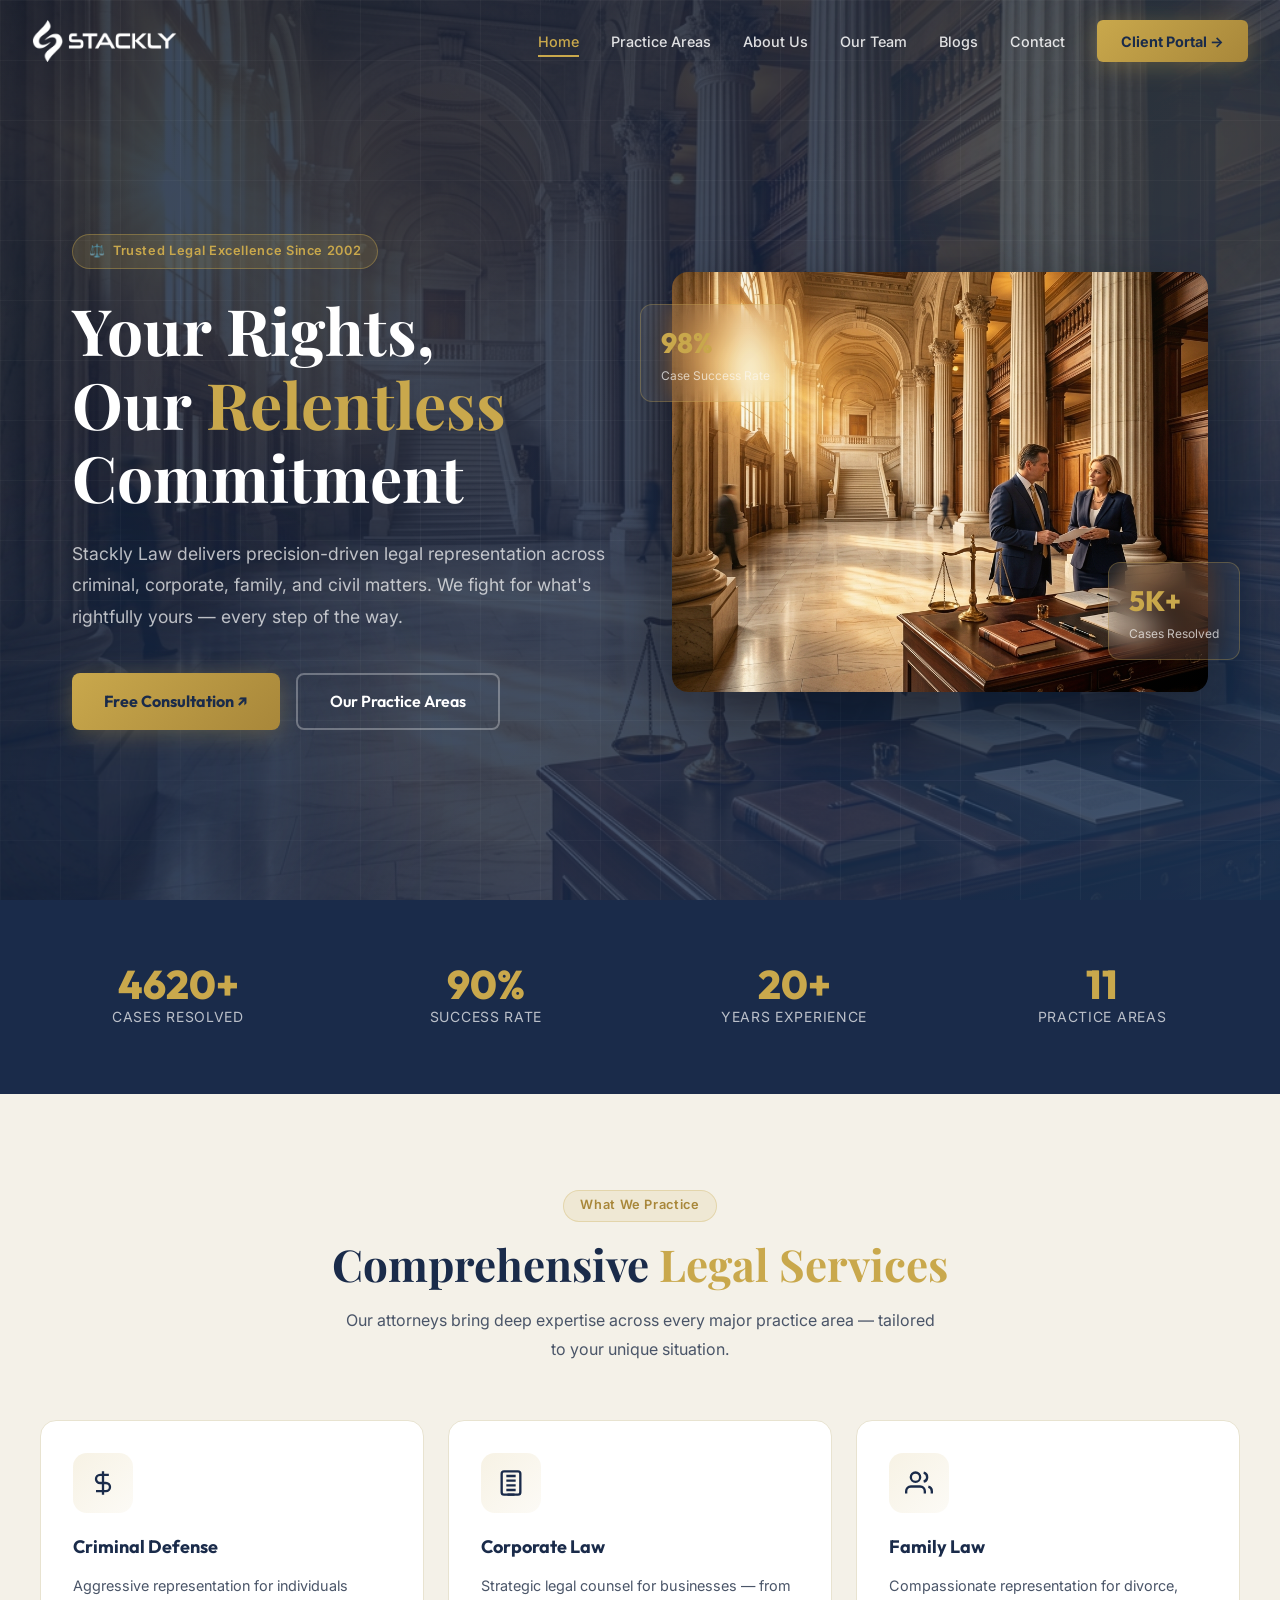
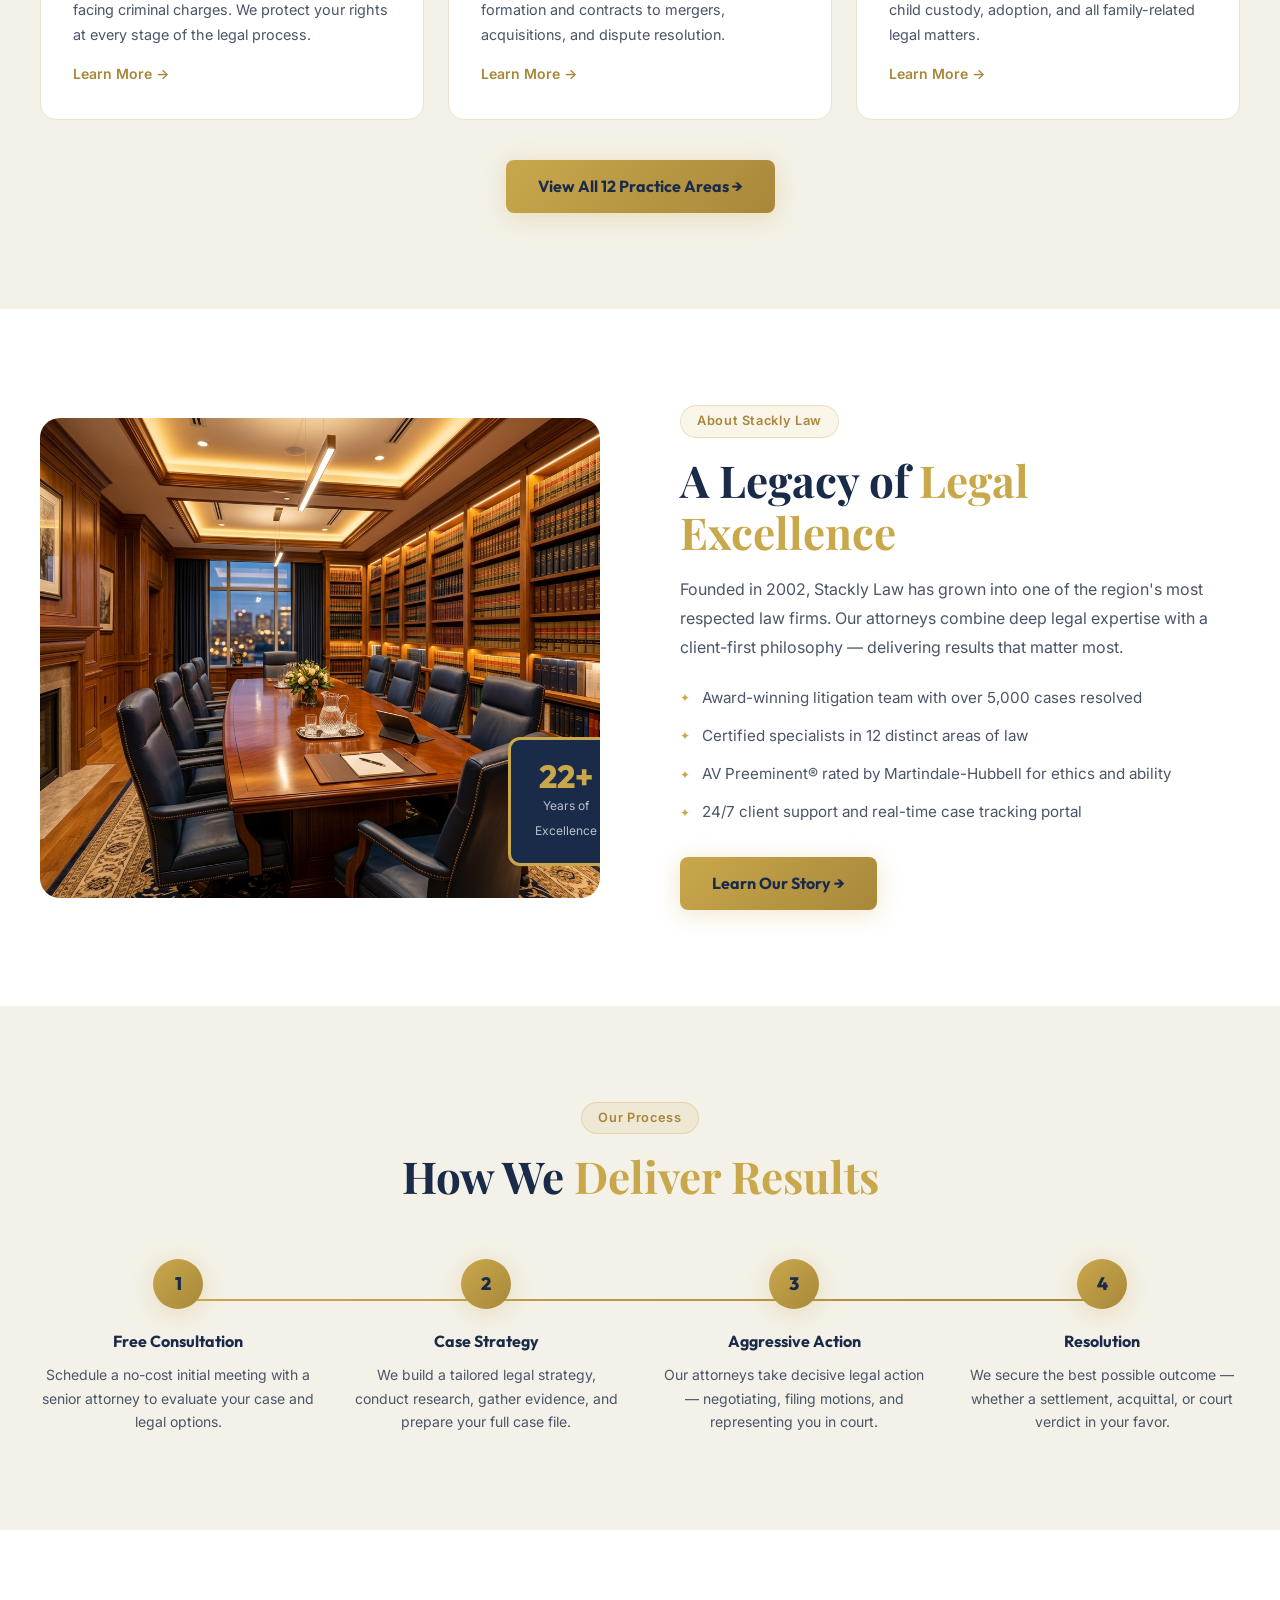
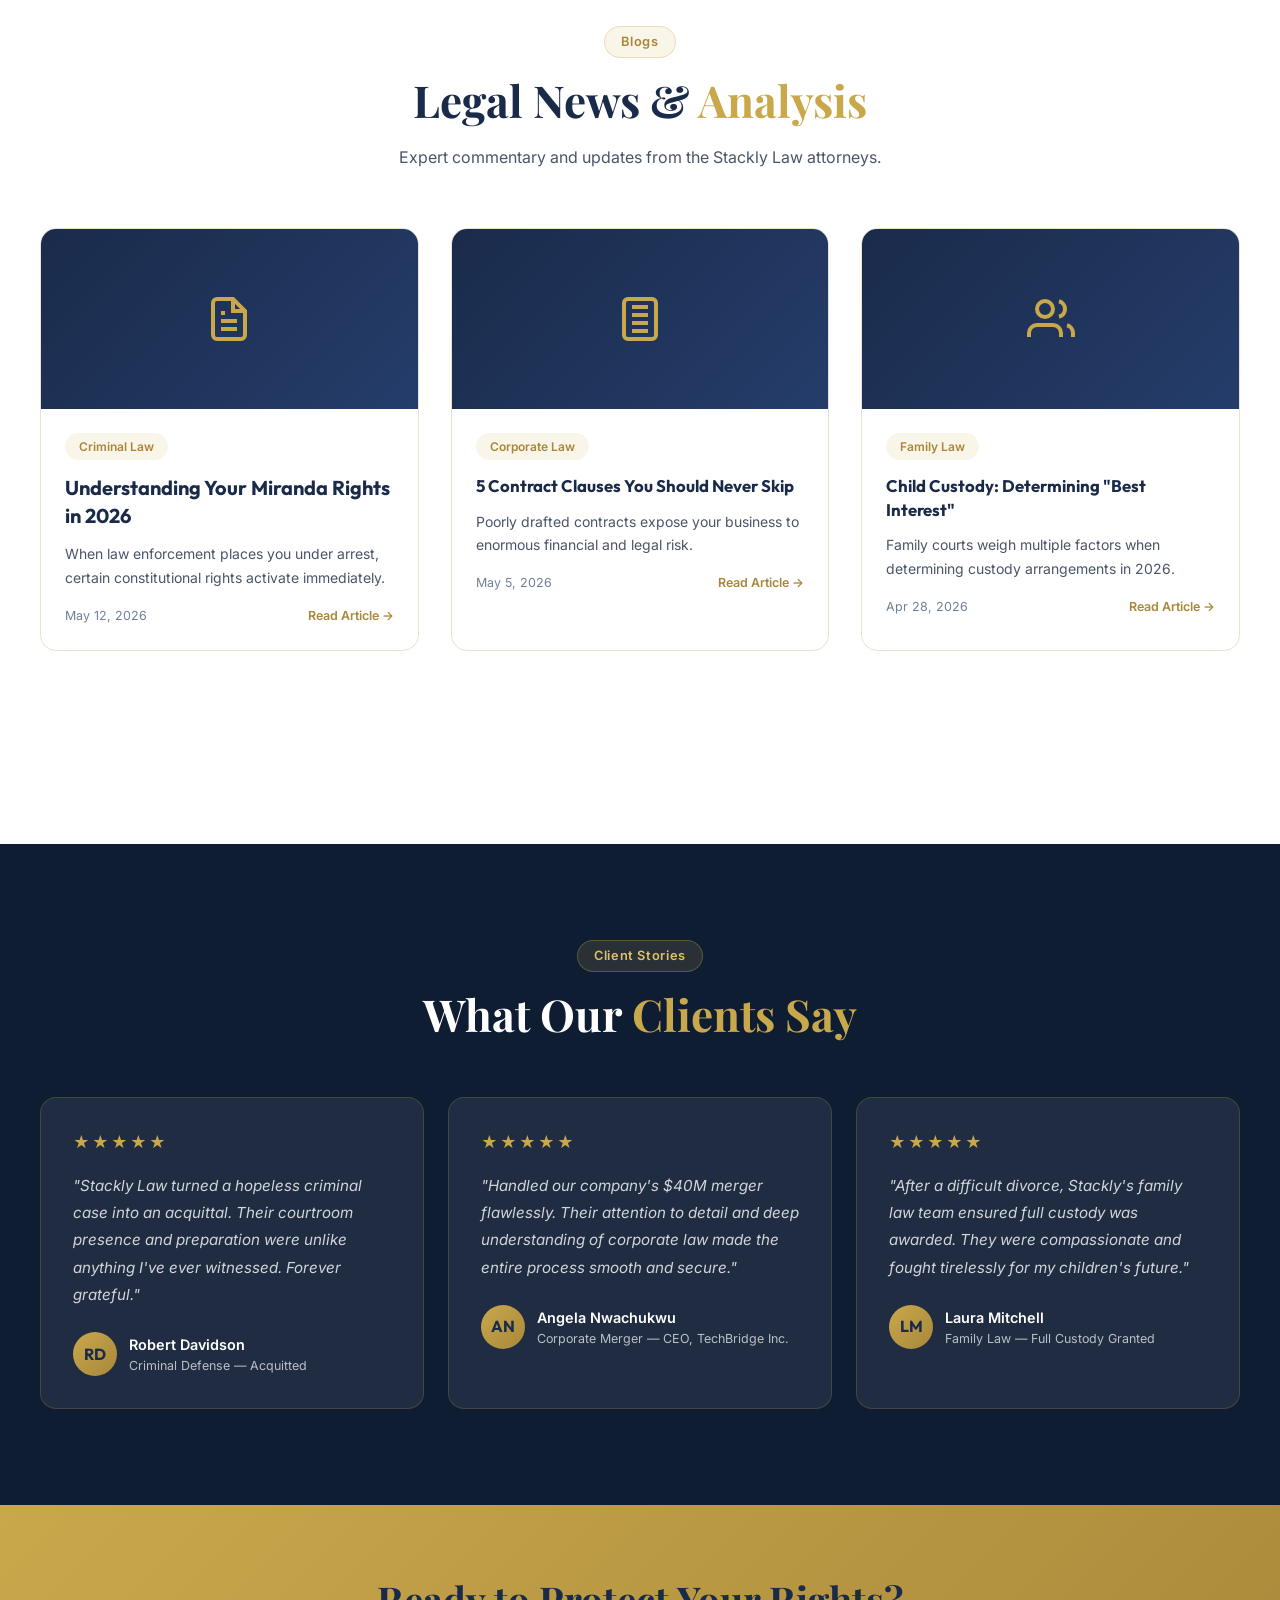
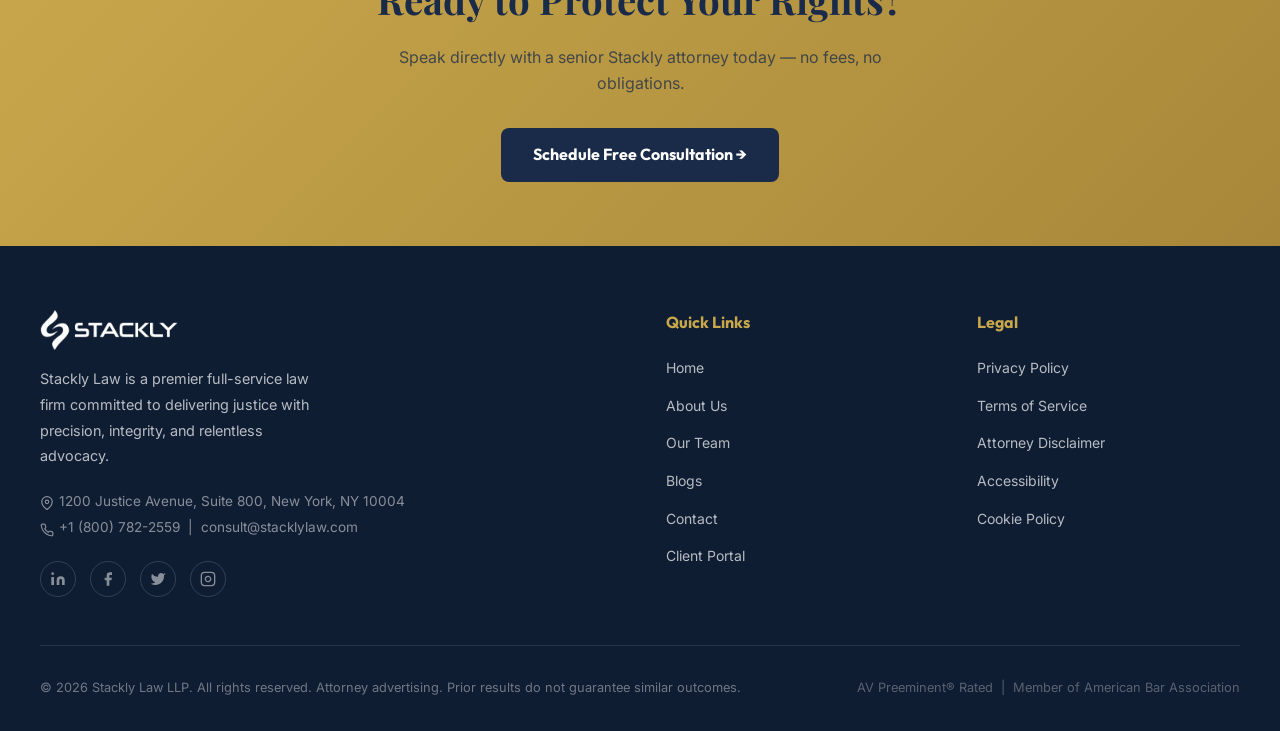
==== commit 1a897336: "hi" ====
--- a/index.html
+++ b/index.html
@@ -1,336 +1,429 @@
 <!DOCTYPE html>
 <html lang="en">
+
 <head>
   <meta charset="UTF-8">
   <meta name="viewport" content="width=device-width, initial-scale=1.0">
-  <meta name="description" content="Stackly Law — Expert legal representation in criminal defense, corporate law, family law, real estate, immigration, and civil litigation. Justice. Precision. Results.">
+  <meta name="description"
+    content="Stackly Law — Expert legal representation in criminal defense, corporate law, family law, real estate, immigration, and civil litigation. Justice. Precision. Results.">
   <title>Stackly Law — Justice. Precision. Results.</title>
   <link rel="stylesheet" href="home.css">
 </head>
+
 <body>
 
-<!-- ── NAVBAR ── -->
-<nav class="navbar" id="navbar">
-  <a href="index.html" class="nav-logo">
-    <img src="assets/logo.png" alt="Stackly Law">
-  </a>
-  <div class="nav-links">
-    <a href="index.html" class="active">Home</a>
+  <!-- ── NAVBAR ── -->
+  <nav class="navbar" id="navbar">
+    <a href="index.html" class="nav-logo">
+      <img src="assets/logo.png" alt="Stackly Law">
+    </a>
+    <div class="nav-links">
+      <a href="index.html" class="active">Home</a>
+      <a href="practice-areas.html">Practice Areas</a>
+      <a href="about.html">About Us</a>
+      <a href="team.html">Our Team</a>
+      <a href="blog.html">Blogs</a>
+      <a href="contact.html">Contact</a>
+      <a href="login.html" class="nav-cta">Client Portal →</a>
+    </div>
+    <button class="hamburger" id="hamburger" aria-label="Toggle menu">
+      <span></span><span></span><span></span>
+    </button>
+  </nav>
+
+  <!-- ── MOBILE MENU ── -->
+  <div class="mobile-menu" id="mobileMenu">
+    <a href="index.html">Home</a>
     <a href="practice-areas.html">Practice Areas</a>
     <a href="about.html">About Us</a>
     <a href="team.html">Our Team</a>
-    <a href="blog.html">Insights</a>
+    <a href="blog.html">Blogs</a>
     <a href="contact.html">Contact</a>
     <a href="login.html" class="nav-cta">Client Portal →</a>
   </div>
-  <button class="hamburger" id="hamburger" aria-label="Toggle menu">
-    <span></span><span></span><span></span>
-  </button>
-</nav>
-
-<!-- ── MOBILE MENU ── -->
-<div class="mobile-menu" id="mobileMenu">
-  <a href="index.html">Home</a>
-  <a href="practice-areas.html">Practice Areas</a>
-  <a href="about.html">About Us</a>
-  <a href="team.html">Our Team</a>
-  <a href="blog.html">Insights</a>
-  <a href="contact.html">Contact</a>
-  <a href="login.html" class="nav-cta">Client Portal →</a>
-</div>
-
-<!-- ── HERO ── -->
-<section class="hero" id="home">
-  <div class="hero-bg"></div>
-  <div class="hero-grid"></div>
-  <div class="hero-orb hero-orb-1"></div>
-  <div class="hero-orb hero-orb-2"></div>
-  <div class="hero-content">
-    <div class="hero-text">
-      <div class="hero-badge">⚖️ &nbsp;Trusted Legal Excellence Since 2002</div>
-      <h1 class="hero-title">Your Rights,<br>Our <span>Relentless</span><br>Commitment</h1>
-      <p class="hero-desc">Stackly Law delivers precision-driven legal representation across criminal, corporate, family, and civil matters. We fight for what's rightfully yours — every step of the way.</p>
-      <div class="hero-btns">
-        <a href="contact.html" class="btn-gold">Free Consultation ↗</a>
-        <a href="practice-areas.html" class="btn-outline">Our Practice Areas</a>
-      </div>
-    </div>
-    <div class="hero-visual">
-      <div class="hero-img-wrap">
-        <img src="assets/hero.webp" alt="Stackly Law Firm" loading="eager">
-      </div>
-      <div class="hero-float-card hfc-1">
-        <div class="hfc-num">98%</div>
-        <div class="hfc-label">Case Success Rate</div>
-      </div>
-      <div class="hero-float-card hfc-2">
-        <div class="hfc-num">5K+</div>
-        <div class="hfc-label">Cases Resolved</div>
-      </div>
-    </div>
+
+  <!-- ── HERO ── -->
+  <section class="hero" id="home">
+    <div class="hero-bg"></div>
+    <div class="hero-grid"></div>
+    <div class="hero-orb hero-orb-1"></div>
+    <div class="hero-orb hero-orb-2"></div>
+    <div class="hero-content">
+      <div class="hero-text">
+        <div class="hero-badge">⚖️ &nbsp;Trusted Legal Excellence Since 2002</div>
+        <h1 class="hero-title">Your Rights,<br>Our <span>Relentless</span><br>Commitment</h1>
+        <p class="hero-desc">Stackly Law delivers precision-driven legal representation across criminal, corporate,
+          family, and civil matters. We fight for what's rightfully yours — every step of the way.</p>
+        <div class="hero-btns">
+          <a href="contact.html" class="btn-gold">Free Consultation ↗</a>
+          <a href="practice-areas.html" class="btn-outline">Our Practice Areas</a>
+        </div>
+      </div>
+      <div class="hero-visual">
+        <div class="hero-img-wrap">
+          <img src="assets/hero.webp" alt="Stackly Law Firm" loading="eager">
+        </div>
+        <div class="hero-float-card hfc-1">
+          <div class="hfc-num">98%</div>
+          <div class="hfc-label">Case Success Rate</div>
+        </div>
+        <div class="hero-float-card hfc-2">
+          <div class="hfc-num">5K+</div>
+          <div class="hfc-label">Cases Resolved</div>
+        </div>
+      </div>
+    </div>
+  </section>
+
+  <!-- ── STATS BAR ── -->
+  <section class="stats-bar">
+    <div class="stats-inner">
+      <div class="stat-item reveal delay-1">
+        <span class="stat-num" data-target="5000" data-suffix="+">0+</span>
+        <span class="stat-label">Cases Resolved</span>
+      </div>
+      <div class="stat-item reveal delay-2">
+        <span class="stat-num" data-target="98" data-suffix="%">0%</span>
+        <span class="stat-label">Success Rate</span>
+      </div>
+      <div class="stat-item reveal delay-3">
+        <span class="stat-num" data-target="22" data-suffix="+">0+</span>
+        <span class="stat-label">Years Experience</span>
+      </div>
+      <div class="stat-item reveal delay-4">
+        <span class="stat-num" data-target="12" data-suffix="">0</span>
+        <span class="stat-label">Practice Areas</span>
+      </div>
+    </div>
+  </section>
+
+  <!-- ── PRACTICE AREAS TEASER ── -->
+  <section class="section">
+    <div class="section-inner">
+      <div class="section-header center">
+        <div class="section-tag reveal">What We Practice</div>
+        <h2 class="section-title reveal delay-1">Comprehensive <span>Legal Services</span></h2>
+        <p class="section-sub reveal delay-2">Our attorneys bring deep expertise across every major practice area —
+          tailored to your unique situation.</p>
+      </div>
+      <div class="practice-grid">
+        <div class="practice-card reveal delay-1">
+          <div class="pc-icon">
+            <svg viewBox="0 0 24 24" fill="none" stroke="currentColor" stroke-width="2" width="28" height="28">
+              <path d="M12 2v20M17 5H9.5a3.5 3.5 0 0 0 0 7h5a3.5 3.5 0 0 1 0 7H6" />
+            </svg>
+          </div>
+          <h3 class="pc-title">Criminal Defense</h3>
+          <p class="pc-desc">Aggressive representation for individuals facing criminal charges. We protect your rights
+            at every stage of the legal process.</p>
+          <a href="practice-areas.html" class="pc-link">Learn More →</a>
+        </div>
+        <div class="practice-card reveal delay-2">
+          <div class="pc-icon">
+            <svg viewBox="0 0 24 24" fill="none" stroke="currentColor" stroke-width="2" width="28" height="28">
+              <rect x="4" y="2" width="16" height="20" rx="2" ry="2" />
+              <line x1="9" y1="22" x2="15" y2="22" />
+              <line x1="8" y1="6" x2="16" y2="6" />
+              <line x1="8" y1="10" x2="16" y2="10" />
+              <line x1="8" y1="14" x2="16" y2="14" />
+              <line x1="8" y1="18" x2="16" y2="18" />
+            </svg>
+          </div>
+          <h3 class="pc-title">Corporate Law</h3>
+          <p class="pc-desc">Strategic legal counsel for businesses — from formation and contracts to mergers,
+            acquisitions, and dispute resolution.</p>
+          <a href="practice-areas.html" class="pc-link">Learn More →</a>
+        </div>
+        <div class="practice-card reveal delay-3">
+          <div class="pc-icon">
+            <svg viewBox="0 0 24 24" fill="none" stroke="currentColor" stroke-width="2" width="28" height="28">
+              <path d="M17 21v-2a4 4 0 0 0-4-4H5a4 4 0 0 0-4 4v2" />
+              <circle cx="9" cy="7" r="4" />
+              <path d="M23 21v-2a4 4 0 0 0-3-3.87" />
+              <path d="M16 3.13a4 4 0 0 1 0 7.75" />
+            </svg>
+          </div>
+          <h3 class="pc-title">Family Law</h3>
+          <p class="pc-desc">Compassionate representation for divorce, child custody, adoption, and all family-related
+            legal matters.</p>
+          <a href="practice-areas.html" class="pc-link">Learn More →</a>
+        </div>
+      </div>
+      <div style="text-align:center;margin-top:2.5rem;" class="reveal">
+        <a href="practice-areas.html" class="btn-gold">View All 12 Practice Areas →</a>
+      </div>
+    </div>
+  </section>
+
+  <!-- ── ABOUT TEASER ── -->
+  <section class="section" style="background:#fff;">
+    <div class="section-inner">
+      <div class="about-grid">
+        <div class="about-img-wrap reveal-left">
+          <img src="assets/about.webp" alt="Stackly Law Office" loading="lazy">
+          <div class="about-img-badge">
+            <span class="ab-num">22+</span>
+            <span class="ab-label">Years of<br>Excellence</span>
+          </div>
+        </div>
+        <div class="about-text reveal-right">
+          <div class="section-tag">About Stackly Law</div>
+          <h2 class="section-title">A Legacy of <span>Legal Excellence</span></h2>
+          <p class="section-sub">Founded in 2002, Stackly Law has grown into one of the region's most respected law
+            firms. Our attorneys combine deep legal expertise with a client-first philosophy — delivering results that
+            matter most.</p>
+          <ul class="about-list">
+            <li>Award-winning litigation team with over 5,000 cases resolved</li>
+            <li>Certified specialists in 12 distinct areas of law</li>
+            <li>AV Preeminent® rated by Martindale-Hubbell for ethics and ability</li>
+            <li>24/7 client support and real-time case tracking portal</li>
+          </ul>
+          <a href="about.html" class="btn-gold" style="display:inline-flex;">Learn Our Story →</a>
+        </div>
+      </div>
+    </div>
+  </section>
+
+  <!-- ── HOW WE WORK ── -->
+  <section class="section" style="background:var(--ivory);">
+    <div class="section-inner">
+      <div class="section-header center">
+        <div class="section-tag reveal">Our Process</div>
+        <h2 class="section-title reveal delay-1">How We <span>Deliver Results</span></h2>
+      </div>
+      <div class="process-steps">
+        <div class="process-step reveal delay-1">
+          <div class="ps-num">1</div>
+          <h4 class="ps-title">Free Consultation</h4>
+          <p class="ps-desc">Schedule a no-cost initial meeting with a senior attorney to evaluate your case and legal
+            options.</p>
+        </div>
+        <div class="process-step reveal delay-2">
+          <div class="ps-num">2</div>
+          <h4 class="ps-title">Case Strategy</h4>
+          <p class="ps-desc">We build a tailored legal strategy, conduct research, gather evidence, and prepare your
+            full case file.</p>
+        </div>
+        <div class="process-step reveal delay-3">
+          <div class="ps-num">3</div>
+          <h4 class="ps-title">Aggressive Action</h4>
+          <p class="ps-desc">Our attorneys take decisive legal action — negotiating, filing motions, and representing
+            you in court.</p>
+        </div>
+        <div class="process-step reveal delay-4">
+          <div class="ps-num">4</div>
+          <h4 class="ps-title">Resolution</h4>
+          <p class="ps-desc">We secure the best possible outcome — whether a settlement, acquittal, or court verdict in
+            your favor.</p>
+        </div>
+      </div>
+    </div>
+  </section>
+
+  <!-- ── LEGAL INSIGHTS (BLOG) ── -->
+  <section class="section" style="background:#fff;">
+    <div class="section-inner">
+      <div class="section-header center">
+        <div class="section-tag reveal">Blogs</div>
+        <h2 class="section-title reveal delay-1">Legal News & <span>Analysis</span></h2>
+        <p class="section-sub reveal delay-2">Expert commentary and updates from the Stackly Law attorneys.</p>
+      </div>
+      <div class="blog-grid">
+        <div class="blog-card reveal delay-1">
+          <div class="blog-thumb">
+            <svg viewBox="0 0 24 24" fill="none" stroke="var(--gold)" stroke-width="2" width="48" height="48">
+              <path d="M14 2H6a2 2 0 0 0-2 2v16a2 2 0 0 0 2 2h12a2 2 0 0 0 2-2V8z" />
+              <polyline points="14 2 14 8 20 8" />
+              <line x1="16" y1="13" x2="8" y2="13" />
+              <line x1="16" y1="17" x2="8" y2="17" />
+              <polyline points="10 9 9 9 8 9" />
+            </svg>
+          </div>
+          <div class="blog-body">
+            <span class="blog-cat">Criminal Law</span>
+            <h2 class="blog-title" style="font-size:1.25rem;">Understanding Your Miranda Rights in 2026</h2>
+            <p class="blog-excerpt">When law enforcement places you under arrest, certain constitutional rights activate
+              immediately.</p>
+            <div class="blog-meta"><span>May 12, 2026</span><a href="404.html" class="blog-read">Read Article →</a>
+            </div>
+          </div>
+        </div>
+        <div class="blog-card reveal delay-2">
+          <div class="blog-thumb">
+            <svg viewBox="0 0 24 24" fill="none" stroke="var(--gold)" stroke-width="2" width="48" height="48">
+              <rect x="4" y="2" width="16" height="20" rx="2" ry="2" />
+              <line x1="9" y1="22" x2="15" y2="22" />
+              <line x1="8" y1="6" x2="16" y2="6" />
+              <line x1="8" y1="10" x2="16" y2="10" />
+              <line x1="8" y1="14" x2="16" y2="14" />
+              <line x1="8" y1="18" x2="16" y2="18" />
+            </svg>
+          </div>
+          <div class="blog-body">
+            <span class="blog-cat">Corporate Law</span>
+            <h3 class="blog-title">5 Contract Clauses You Should Never Skip</h3>
+            <p class="blog-excerpt">Poorly drafted contracts expose your business to enormous financial and legal risk.
+            </p>
+            <div class="blog-meta"><span>May 5, 2026</span><a href="404.html" class="blog-read">Read Article →</a></div>
+          </div>
+        </div>
+        <div class="blog-card reveal delay-3">
+          <div class="blog-thumb">
+            <svg viewBox="0 0 24 24" fill="none" stroke="var(--gold)" stroke-width="2" width="48" height="48">
+              <path d="M17 21v-2a4 4 0 0 0-4-4H5a4 4 0 0 0-4 4v2" />
+              <circle cx="9" cy="7" r="4" />
+              <path d="M23 21v-2a4 4 0 0 0-3-3.87" />
+              <path d="M16 3.13a4 4 0 0 1 0 7.75" />
+            </svg>
+          </div>
+          <div class="blog-body">
+            <span class="blog-cat">Family Law</span>
+            <h3 class="blog-title">Child Custody: Determining "Best Interest"</h3>
+            <p class="blog-excerpt">Family courts weigh multiple factors when determining custody arrangements in 2026.
+            </p>
+            <div class="blog-meta"><span>Apr 28, 2026</span><a href="404.html" class="blog-read">Read Article →</a>
+            </div>
+          </div>
+        </div>
+      </div>
+      <div style="text-align:center;margin-top:2.5rem;" class="reveal">
+        <a href="404.html" class="btn-outline">View All Blogs →</a>
+      </div>
+    </div>
+  </section>
+
+  <!-- ── TESTIMONIALS ── -->
+  <section class="section section-dark" style="background:var(--navy-dark);">
+    <div class="section-inner">
+      <div class="section-header center">
+        <div class="section-tag reveal">Client Stories</div>
+        <h2 class="section-title reveal delay-1">What Our <span>Clients Say</span></h2>
+      </div>
+      <div class="testi-grid">
+        <div class="testi-card reveal delay-1">
+          <div class="testi-stars">★★★★★</div>
+          <p class="testi-quote">"Stackly Law turned a hopeless criminal case into an acquittal. Their courtroom
+            presence and preparation were unlike anything I've ever witnessed. Forever grateful."</p>
+          <div class="testi-author">
+            <div class="testi-avatar">RD</div>
+            <div>
+              <div class="testi-name">Robert Davidson</div>
+              <div class="testi-case">Criminal Defense — Acquitted</div>
+            </div>
+          </div>
+        </div>
+        <div class="testi-card reveal delay-2">
+          <div class="testi-stars">★★★★★</div>
+          <p class="testi-quote">"Handled our company's $40M merger flawlessly. Their attention to detail and deep
+            understanding of corporate law made the entire process smooth and secure."</p>
+          <div class="testi-author">
+            <div class="testi-avatar">AN</div>
+            <div>
+              <div class="testi-name">Angela Nwachukwu</div>
+              <div class="testi-case">Corporate Merger — CEO, TechBridge Inc.</div>
+            </div>
+          </div>
+        </div>
+        <div class="testi-card reveal delay-3">
+          <div class="testi-stars">★★★★★</div>
+          <p class="testi-quote">"After a difficult divorce, Stackly's family law team ensured full custody was awarded.
+            They were compassionate and fought tirelessly for my children's future."</p>
+          <div class="testi-author">
+            <div class="testi-avatar">LM</div>
+            <div>
+              <div class="testi-name">Laura Mitchell</div>
+              <div class="testi-case">Family Law — Full Custody Granted</div>
+            </div>
+          </div>
+        </div>
+      </div>
+    </div>
+  </section>
+
+  <!-- ── CTA BANNER ── -->
+  <div class="cta-banner">
+    <h2 class="reveal">Ready to Protect Your Rights?</h2>
+    <p class="reveal delay-1">Speak directly with a senior Stackly attorney today — no fees, no obligations.</p>
+    <a href="contact.html" class="btn-navy reveal delay-2">Schedule Free Consultation →</a>
   </div>
-</section>
-
-<!-- ── STATS BAR ── -->
-<section class="stats-bar">
-  <div class="stats-inner">
-    <div class="stat-item reveal delay-1">
-      <span class="stat-num" data-target="5000" data-suffix="+">0+</span>
-      <span class="stat-label">Cases Resolved</span>
-    </div>
-    <div class="stat-item reveal delay-2">
-      <span class="stat-num" data-target="98" data-suffix="%">0%</span>
-      <span class="stat-label">Success Rate</span>
-    </div>
-    <div class="stat-item reveal delay-3">
-      <span class="stat-num" data-target="22" data-suffix="+">0+</span>
-      <span class="stat-label">Years Experience</span>
-    </div>
-    <div class="stat-item reveal delay-4">
-      <span class="stat-num" data-target="12" data-suffix="">0</span>
-      <span class="stat-label">Practice Areas</span>
-    </div>
-  </div>
-</section>
-
-<!-- ── PRACTICE AREAS TEASER ── -->
-<section class="section">
-  <div class="section-inner">
-    <div class="section-header center">
-      <div class="section-tag reveal">What We Practice</div>
-      <h2 class="section-title reveal delay-1">Comprehensive <span>Legal Services</span></h2>
-      <p class="section-sub reveal delay-2">Our attorneys bring deep expertise across every major practice area — tailored to your unique situation.</p>
-    </div>
-    <div class="practice-grid">
-      <div class="practice-card reveal delay-1">
-        <div class="pc-icon">
-          <svg viewBox="0 0 24 24" fill="none" stroke="currentColor" stroke-width="2" width="28" height="28"><path d="M12 2v20M17 5H9.5a3.5 3.5 0 0 0 0 7h5a3.5 3.5 0 0 1 0 7H6"/></svg>
-        </div>
-        <h3 class="pc-title">Criminal Defense</h3>
-        <p class="pc-desc">Aggressive representation for individuals facing criminal charges. We protect your rights at every stage of the legal process.</p>
-        <a href="practice-areas.html" class="pc-link">Learn More →</a>
-      </div>
-      <div class="practice-card reveal delay-2">
-        <div class="pc-icon">
-          <svg viewBox="0 0 24 24" fill="none" stroke="currentColor" stroke-width="2" width="28" height="28"><rect x="4" y="2" width="16" height="20" rx="2" ry="2"/><line x1="9" y1="22" x2="15" y2="22"/><line x1="8" y1="6" x2="16" y2="6"/><line x1="8" y1="10" x2="16" y2="10"/><line x1="8" y1="14" x2="16" y2="14"/><line x1="8" y1="18" x2="16" y2="18"/></svg>
-        </div>
-        <h3 class="pc-title">Corporate Law</h3>
-        <p class="pc-desc">Strategic legal counsel for businesses — from formation and contracts to mergers, acquisitions, and dispute resolution.</p>
-        <a href="practice-areas.html" class="pc-link">Learn More →</a>
-      </div>
-      <div class="practice-card reveal delay-3">
-        <div class="pc-icon">
-          <svg viewBox="0 0 24 24" fill="none" stroke="currentColor" stroke-width="2" width="28" height="28"><path d="M17 21v-2a4 4 0 0 0-4-4H5a4 4 0 0 0-4 4v2"/><circle cx="9" cy="7" r="4"/><path d="M23 21v-2a4 4 0 0 0-3-3.87"/><path d="M16 3.13a4 4 0 0 1 0 7.75"/></svg>
-        </div>
-        <h3 class="pc-title">Family Law</h3>
-        <p class="pc-desc">Compassionate representation for divorce, child custody, adoption, and all family-related legal matters.</p>
-        <a href="practice-areas.html" class="pc-link">Learn More →</a>
-      </div>
-    </div>
-    <div style="text-align:center;margin-top:2.5rem;" class="reveal">
-      <a href="practice-areas.html" class="btn-gold">View All 12 Practice Areas →</a>
-    </div>
-  </div>
-</section>
-
-<!-- ── ABOUT TEASER ── -->
-<section class="section" style="background:#fff;">
-  <div class="section-inner">
-    <div class="about-grid">
-      <div class="about-img-wrap reveal-left">
-        <img src="assets/about.webp" alt="Stackly Law Office" loading="lazy">
-        <div class="about-img-badge">
-          <span class="ab-num">22+</span>
-          <span class="ab-label">Years of<br>Excellence</span>
-        </div>
-      </div>
-      <div class="about-text reveal-right">
-        <div class="section-tag">About Stackly Law</div>
-        <h2 class="section-title">A Legacy of <span>Legal Excellence</span></h2>
-        <p class="section-sub">Founded in 2002, Stackly Law has grown into one of the region's most respected law firms. Our attorneys combine deep legal expertise with a client-first philosophy — delivering results that matter most.</p>
-        <ul class="about-list">
-          <li>Award-winning litigation team with over 5,000 cases resolved</li>
-          <li>Certified specialists in 12 distinct areas of law</li>
-          <li>AV Preeminent® rated by Martindale-Hubbell for ethics and ability</li>
-          <li>24/7 client support and real-time case tracking portal</li>
-        </ul>
-        <a href="about.html" class="btn-gold" style="display:inline-flex;">Learn Our Story →</a>
-      </div>
-    </div>
-  </div>
-</section>
-
-<!-- ── HOW WE WORK ── -->
-<section class="section" style="background:var(--ivory);">
-  <div class="section-inner">
-    <div class="section-header center">
-      <div class="section-tag reveal">Our Process</div>
-      <h2 class="section-title reveal delay-1">How We <span>Deliver Results</span></h2>
-    </div>
-    <div class="process-steps">
-      <div class="process-step reveal delay-1">
-        <div class="ps-num">1</div>
-        <h4 class="ps-title">Free Consultation</h4>
-        <p class="ps-desc">Schedule a no-cost initial meeting with a senior attorney to evaluate your case and legal options.</p>
-      </div>
-      <div class="process-step reveal delay-2">
-        <div class="ps-num">2</div>
-        <h4 class="ps-title">Case Strategy</h4>
-        <p class="ps-desc">We build a tailored legal strategy, conduct research, gather evidence, and prepare your full case file.</p>
-      </div>
-      <div class="process-step reveal delay-3">
-        <div class="ps-num">3</div>
-        <h4 class="ps-title">Aggressive Action</h4>
-        <p class="ps-desc">Our attorneys take decisive legal action — negotiating, filing motions, and representing you in court.</p>
-      </div>
-      <div class="process-step reveal delay-4">
-        <div class="ps-num">4</div>
-        <h4 class="ps-title">Resolution</h4>
-        <p class="ps-desc">We secure the best possible outcome — whether a settlement, acquittal, or court verdict in your favor.</p>
-      </div>
-    </div>
-  </div>
-</section>
-
-<!-- ── LEGAL INSIGHTS (BLOG) ── -->
-<section class="section" style="background:#fff;">
-  <div class="section-inner">
-    <div class="section-header center">
-      <div class="section-tag reveal">Latest Insights</div>
-      <h2 class="section-title reveal delay-1">Legal News & <span>Analysis</span></h2>
-      <p class="section-sub reveal delay-2">Expert commentary and updates from the Stackly Law attorneys.</p>
-    </div>
-    <div class="blog-grid">
-      <div class="blog-card reveal delay-1">
-        <div class="blog-thumb">
-          <svg viewBox="0 0 24 24" fill="none" stroke="var(--gold)" stroke-width="2" width="48" height="48"><path d="M14 2H6a2 2 0 0 0-2 2v16a2 2 0 0 0 2 2h12a2 2 0 0 0 2-2V8z"/><polyline points="14 2 14 8 20 8"/><line x1="16" y1="13" x2="8" y2="13"/><line x1="16" y1="17" x2="8" y2="17"/><polyline points="10 9 9 9 8 9"/></svg>
-        </div>
-        <div class="blog-body">
-          <span class="blog-cat">Criminal Law</span>
-          <h2 class="blog-title" style="font-size:1.25rem;">Understanding Your Miranda Rights in 2026</h2>
-          <p class="blog-excerpt">When law enforcement places you under arrest, certain constitutional rights activate immediately.</p>
-          <div class="blog-meta"><span>May 12, 2026</span><a href="404.html" class="blog-read">Read Article →</a></div>
-        </div>
-      </div>
-      <div class="blog-card reveal delay-2">
-        <div class="blog-thumb">
-          <svg viewBox="0 0 24 24" fill="none" stroke="var(--gold)" stroke-width="2" width="48" height="48"><rect x="4" y="2" width="16" height="20" rx="2" ry="2"/><line x1="9" y1="22" x2="15" y2="22"/><line x1="8" y1="6" x2="16" y2="6"/><line x1="8" y1="10" x2="16" y2="10"/><line x1="8" y1="14" x2="16" y2="14"/><line x1="8" y1="18" x2="16" y2="18"/></svg>
-        </div>
-        <div class="blog-body">
-          <span class="blog-cat">Corporate Law</span>
-          <h3 class="blog-title">5 Contract Clauses You Should Never Skip</h3>
-          <p class="blog-excerpt">Poorly drafted contracts expose your business to enormous financial and legal risk.</p>
-          <div class="blog-meta"><span>May 5, 2026</span><a href="404.html" class="blog-read">Read Article →</a></div>
-        </div>
-      </div>
-      <div class="blog-card reveal delay-3">
-        <div class="blog-thumb">
-          <svg viewBox="0 0 24 24" fill="none" stroke="var(--gold)" stroke-width="2" width="48" height="48"><path d="M17 21v-2a4 4 0 0 0-4-4H5a4 4 0 0 0-4 4v2"/><circle cx="9" cy="7" r="4"/><path d="M23 21v-2a4 4 0 0 0-3-3.87"/><path d="M16 3.13a4 4 0 0 1 0 7.75"/></svg>
-        </div>
-        <div class="blog-body">
-          <span class="blog-cat">Family Law</span>
-          <h3 class="blog-title">Child Custody: Determining "Best Interest"</h3>
-          <p class="blog-excerpt">Family courts weigh multiple factors when determining custody arrangements in 2026.</p>
-          <div class="blog-meta"><span>Apr 28, 2026</span><a href="404.html" class="blog-read">Read Article →</a></div>
-        </div>
-      </div>
-    </div>
-    <div style="text-align:center;margin-top:2.5rem;" class="reveal">
-      <a href="404.html" class="btn-outline">View All Insights →</a>
-    </div>
-  </div>
-</section>
-
-<!-- ── TESTIMONIALS ── -->
-<section class="section section-dark" style="background:var(--navy-dark);">
-  <div class="section-inner">
-    <div class="section-header center">
-      <div class="section-tag reveal">Client Stories</div>
-      <h2 class="section-title reveal delay-1">What Our <span>Clients Say</span></h2>
-    </div>
-    <div class="testi-grid">
-      <div class="testi-card reveal delay-1">
-        <div class="testi-stars">★★★★★</div>
-        <p class="testi-quote">"Stackly Law turned a hopeless criminal case into an acquittal. Their courtroom presence and preparation were unlike anything I've ever witnessed. Forever grateful."</p>
-        <div class="testi-author">
-          <div class="testi-avatar">RD</div>
-          <div><div class="testi-name">Robert Davidson</div><div class="testi-case">Criminal Defense — Acquitted</div></div>
-        </div>
-      </div>
-      <div class="testi-card reveal delay-2">
-        <div class="testi-stars">★★★★★</div>
-        <p class="testi-quote">"Handled our company's $40M merger flawlessly. Their attention to detail and deep understanding of corporate law made the entire process smooth and secure."</p>
-        <div class="testi-author">
-          <div class="testi-avatar">AN</div>
-          <div><div class="testi-name">Angela Nwachukwu</div><div class="testi-case">Corporate Merger — CEO, TechBridge Inc.</div></div>
-        </div>
-      </div>
-      <div class="testi-card reveal delay-3">
-        <div class="testi-stars">★★★★★</div>
-        <p class="testi-quote">"After a difficult divorce, Stackly's family law team ensured full custody was awarded. They were compassionate and fought tirelessly for my children's future."</p>
-        <div class="testi-author">
-          <div class="testi-avatar">LM</div>
-          <div><div class="testi-name">Laura Mitchell</div><div class="testi-case">Family Law — Full Custody Granted</div></div>
-        </div>
-      </div>
-    </div>
-  </div>
-</section>
-
-<!-- ── CTA BANNER ── -->
-<div class="cta-banner">
-  <h2 class="reveal">Ready to Protect Your Rights?</h2>
-  <p class="reveal delay-1">Speak directly with a senior Stackly attorney today — no fees, no obligations.</p>
-  <a href="contact.html" class="btn-navy reveal delay-2">Schedule Free Consultation →</a>
-</div>
-
-<!-- ── FOOTER ── -->
-<footer class="footer">
-  <div class="footer-inner">
-    <div class="footer-top">
-      <div class="footer-brand">
-        <img src="assets/logo.png" alt="Stackly Law" style="height:40px;filter:brightness(0) invert(1);margin-bottom:1rem;">
-        <p>Stackly Law is a premier full-service law firm committed to delivering justice with precision, integrity, and relentless advocacy.</p>
-        <div style="margin-top:1.25rem;font-size:0.85rem;color:rgba(255,255,255,0.5);line-height:1.9;">
-          <svg width="14" height="14" viewBox="0 0 24 24" fill="none" stroke="currentColor" stroke-width="2" style="display:inline;vertical-align:middle;margin-right:5px;"><path d="M21 10c0 7-9 13-9 13s-9-6-9-13a9 9 0 0 1 18 0z"/><circle cx="12" cy="10" r="3"/></svg>1200 Justice Avenue, Suite 800, New York, NY 10004<br>
-          <svg width="14" height="14" viewBox="0 0 24 24" fill="none" stroke="currentColor" stroke-width="2" style="display:inline;vertical-align:middle;margin-right:5px;margin-top:4px;"><path d="M22 16.92v3a2 2 0 0 1-2.18 2 19.79 19.79 0 0 1-8.63-3.07 19.5 19.5 0 0 1-6-6 19.79 19.79 0 0 1-3.07-8.67A2 2 0 0 1 4.11 2h3a2 2 0 0 1 2 1.72c.127.96.361 1.903.7 2.81a2 2 0 0 1-.45 2.11L8.09 9.91a16 16 0 0 0 6 6l1.27-1.27a2 2 0 0 1 2.11-.45c.907.339 1.85.573 2.81.7A2 2 0 0 1 22 16.92z"/></svg>+1 (800) 782-2559 &nbsp;|&nbsp; consult@stacklylaw.com
-        </div>
-        <div class="footer-socials" style="margin-top:1.25rem;">
-          <a href="404.html" title="LinkedIn" aria-label="LinkedIn"><svg width="16" height="16" viewBox="0 0 24 24" fill="currentColor"><path d="M16 8a6 6 0 0 1 6 6v7h-4v-7a2 2 0 0 0-2-2 2 2 0 0 0-2 2v7h-4v-7a6 6 0 0 1 6-6z"/><rect x="2" y="9" width="4" height="12"/><circle cx="4" cy="4" r="2"/></svg></a>
-          <a href="404.html" title="Facebook" aria-label="Facebook"><svg width="16" height="16" viewBox="0 0 24 24" fill="currentColor"><path d="M18 2h-3a5 5 0 0 0-5 5v3H7v4h3v8h4v-8h3l1-4h-4V7a1 1 0 0 1 1-1h3z"/></svg></a>
-          <a href="404.html" title="Twitter" aria-label="Twitter"><svg width="16" height="16" viewBox="0 0 24 24" fill="currentColor"><path d="M23 3a10.9 10.9 0 0 1-3.14 1.53 4.48 4.48 0 0 0-7.86 3v1A10.66 10.66 0 0 1 3 4s-4 9 5 13a11.64 11.64 0 0 1-7 2c9 5 20 0 20-11.5a4.5 4.5 0 0 0-.08-.83A7.72 7.72 0 0 0 23 3z"/></svg></a>
-          <a href="404.html" title="Instagram" aria-label="Instagram"><svg width="16" height="16" viewBox="0 0 24 24" fill="none" stroke="currentColor" stroke-width="2"><rect x="2" y="2" width="20" height="20" rx="5" ry="5"/><path d="M16 11.37A4 4 0 1 1 12.63 8 4 4 0 0 1 16 11.37z"/><line x1="17.5" y1="6.5" x2="17.51" y2="6.5"/></svg></a>
-        </div>
-      </div>
-      <div class="footer-col">
-        <h4>Quick Links</h4>
-        <ul>
-          <li><a href="index.html">Home</a></li>
-          <li><a href="about.html">About Us</a></li>
-          <li><a href="team.html">Our Team</a></li>
-          <li><a href="blog.html">Legal Insights</a></li>
-          <li><a href="contact.html">Contact</a></li>
-          <li><a href="login.html">Client Portal</a></li>
-        </ul>
-      </div>
-      <div class="footer-col">
-        <h4>Legal</h4>
-        <ul>
-          <li><a href="404.html">Privacy Policy</a></li>
-          <li><a href="404.html">Terms of Service</a></li>
-          <li><a href="404.html">Attorney Disclaimer</a></li>
-          <li><a href="404.html">Accessibility</a></li>
-          <li><a href="404.html">Cookie Policy</a></li>
-        </ul>
-      </div>
-    </div>
-    <div class="footer-bottom">
-      <p>© 2026 Stackly Law LLP. All rights reserved. Attorney advertising. Prior results do not guarantee similar outcomes.</p>
-      <p style="color:rgba(255,255,255,0.3);">AV Preeminent® Rated &nbsp;|&nbsp; Member of American Bar Association</p>
-    </div>
-  </div>
-</footer>
-
-<script src="home.js"></script>
+
+  <!-- ── FOOTER ── -->
+  <footer class="footer">
+    <div class="footer-inner">
+      <div class="footer-top">
+        <div class="footer-brand">
+          <img src="assets/logo.png" alt="Stackly Law"
+            style="height:40px;filter:brightness(0) invert(1);margin-bottom:1rem;">
+          <p>Stackly Law is a premier full-service law firm committed to delivering justice with precision, integrity,
+            and relentless advocacy.</p>
+          <div style="margin-top:1.25rem;font-size:0.85rem;color:rgba(255,255,255,0.5);line-height:1.9;">
+            <svg width="14" height="14" viewBox="0 0 24 24" fill="none" stroke="currentColor" stroke-width="2"
+              style="display:inline;vertical-align:middle;margin-right:5px;">
+              <path d="M21 10c0 7-9 13-9 13s-9-6-9-13a9 9 0 0 1 18 0z" />
+              <circle cx="12" cy="10" r="3" />
+            </svg>1200 Justice Avenue, Suite 800, New York, NY 10004<br>
+            <svg width="14" height="14" viewBox="0 0 24 24" fill="none" stroke="currentColor" stroke-width="2"
+              style="display:inline;vertical-align:middle;margin-right:5px;margin-top:4px;">
+              <path
+                d="M22 16.92v3a2 2 0 0 1-2.18 2 19.79 19.79 0 0 1-8.63-3.07 19.5 19.5 0 0 1-6-6 19.79 19.79 0 0 1-3.07-8.67A2 2 0 0 1 4.11 2h3a2 2 0 0 1 2 1.72c.127.96.361 1.903.7 2.81a2 2 0 0 1-.45 2.11L8.09 9.91a16 16 0 0 0 6 6l1.27-1.27a2 2 0 0 1 2.11-.45c.907.339 1.85.573 2.81.7A2 2 0 0 1 22 16.92z" />
+            </svg>+1 (800) 782-2559 &nbsp;|&nbsp; consult@stacklylaw.com
+          </div>
+          <div class="footer-socials" style="margin-top:1.25rem;">
+            <a href="404.html" title="LinkedIn" aria-label="LinkedIn"><svg width="16" height="16" viewBox="0 0 24 24"
+                fill="currentColor">
+                <path d="M16 8a6 6 0 0 1 6 6v7h-4v-7a2 2 0 0 0-2-2 2 2 0 0 0-2 2v7h-4v-7a6 6 0 0 1 6-6z" />
+                <rect x="2" y="9" width="4" height="12" />
+                <circle cx="4" cy="4" r="2" />
+              </svg></a>
+            <a href="404.html" title="Facebook" aria-label="Facebook"><svg width="16" height="16" viewBox="0 0 24 24"
+                fill="currentColor">
+                <path d="M18 2h-3a5 5 0 0 0-5 5v3H7v4h3v8h4v-8h3l1-4h-4V7a1 1 0 0 1 1-1h3z" />
+              </svg></a>
+            <a href="404.html" title="Twitter" aria-label="Twitter"><svg width="16" height="16" viewBox="0 0 24 24"
+                fill="currentColor">
+                <path
+                  d="M23 3a10.9 10.9 0 0 1-3.14 1.53 4.48 4.48 0 0 0-7.86 3v1A10.66 10.66 0 0 1 3 4s-4 9 5 13a11.64 11.64 0 0 1-7 2c9 5 20 0 20-11.5a4.5 4.5 0 0 0-.08-.83A7.72 7.72 0 0 0 23 3z" />
+              </svg></a>
+            <a href="404.html" title="Instagram" aria-label="Instagram"><svg width="16" height="16" viewBox="0 0 24 24"
+                fill="none" stroke="currentColor" stroke-width="2">
+                <rect x="2" y="2" width="20" height="20" rx="5" ry="5" />
+                <path d="M16 11.37A4 4 0 1 1 12.63 8 4 4 0 0 1 16 11.37z" />
+                <line x1="17.5" y1="6.5" x2="17.51" y2="6.5" />
+              </svg></a>
+          </div>
+        </div>
+        <div class="footer-col">
+          <h4>Quick Links</h4>
+          <ul>
+            <li><a href="index.html">Home</a></li>
+            <li><a href="about.html">About Us</a></li>
+            <li><a href="team.html">Our Team</a></li>
+            <li><a href="404.html">Blogs</a></li>
+            <li><a href="contact.html">Contact</a></li>
+            <li><a href="login.html">Client Portal</a></li>
+          </ul>
+        </div>
+        <div class="footer-col">
+          <h4>Legal</h4>
+          <ul>
+            <li><a href="404.html">Privacy Policy</a></li>
+            <li><a href="404.html">Terms of Service</a></li>
+            <li><a href="404.html">Attorney Disclaimer</a></li>
+            <li><a href="404.html">Accessibility</a></li>
+            <li><a href="404.html">Cookie Policy</a></li>
+          </ul>
+        </div>
+      </div>
+      <div class="footer-bottom">
+        <p>© 2026 Stackly Law LLP. All rights reserved. Attorney advertising. Prior results do not guarantee similar
+          outcomes.</p>
+        <p style="color:rgba(255,255,255,0.3);">AV Preeminent® Rated &nbsp;|&nbsp; Member of American Bar Association
+        </p>
+      </div>
+    </div>
+  </footer>
+
+  <script src="home.js"></script>
 </body>
+
 </html>
